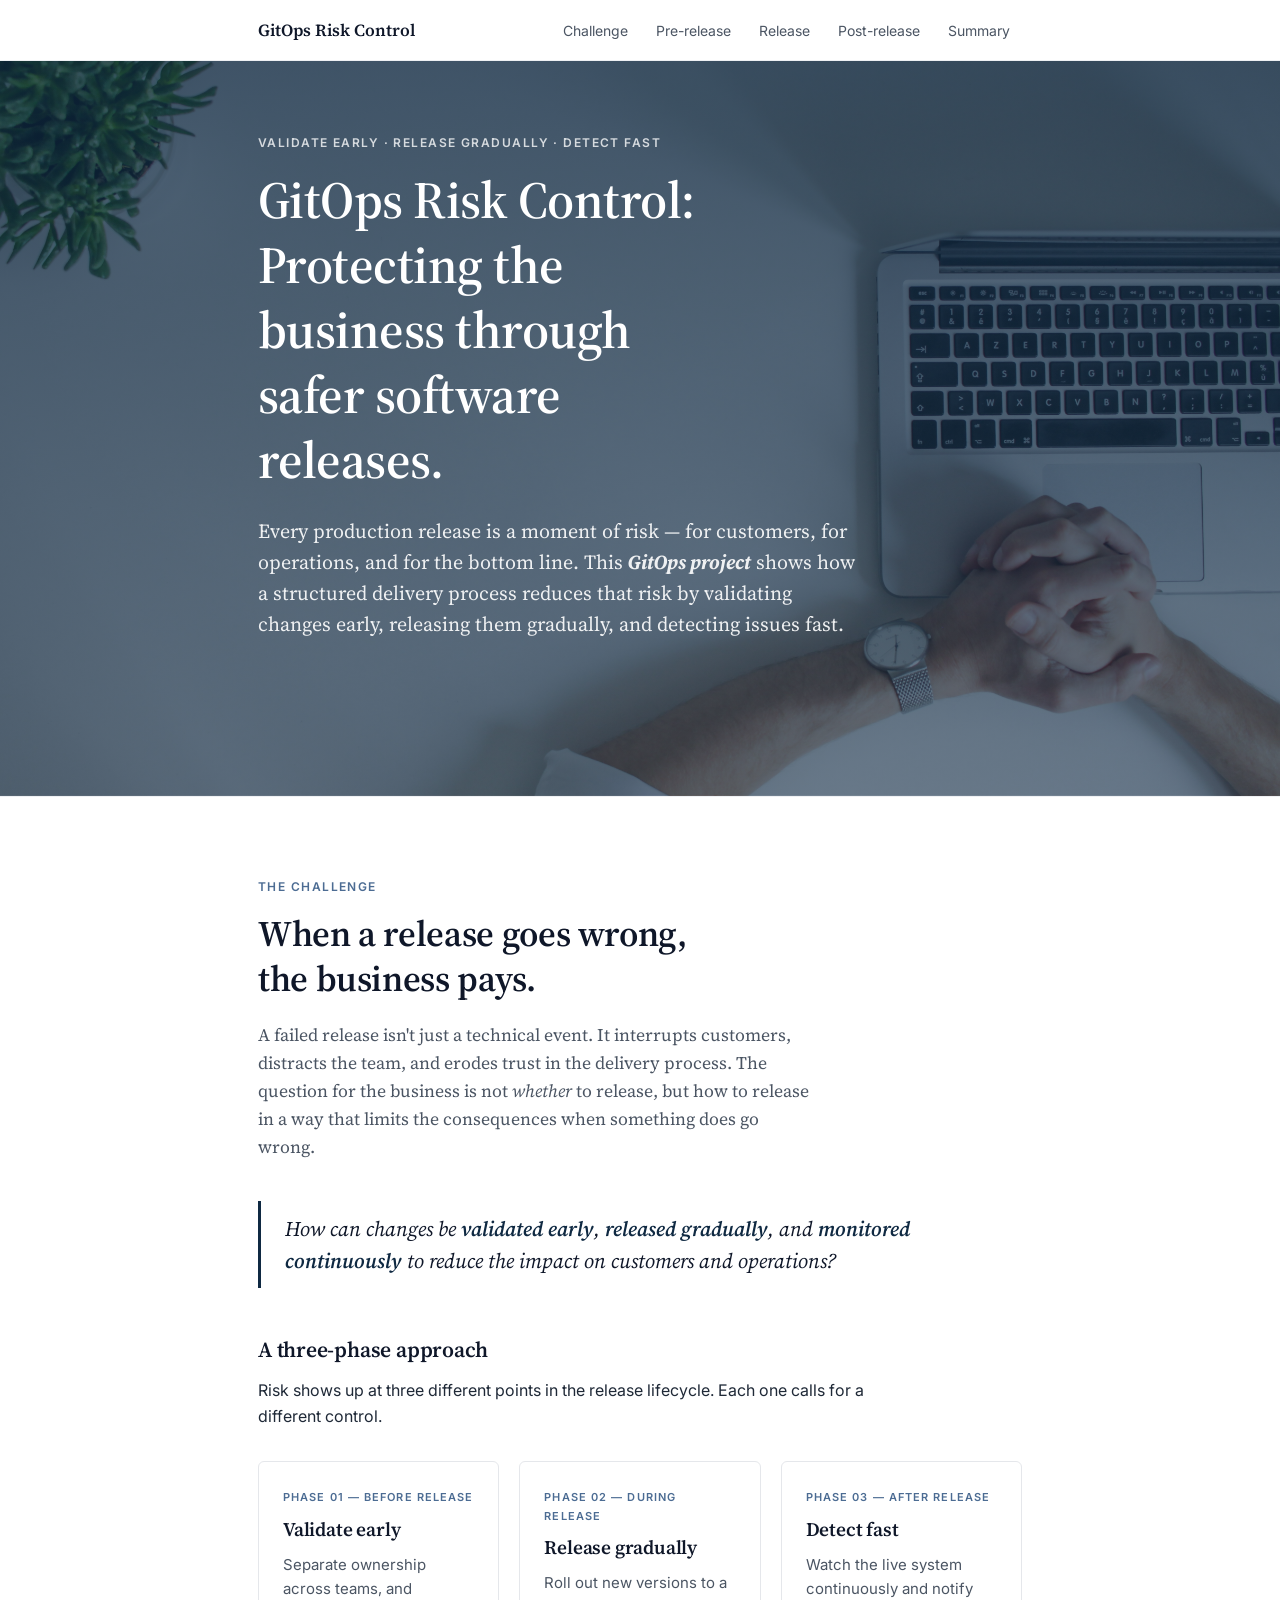
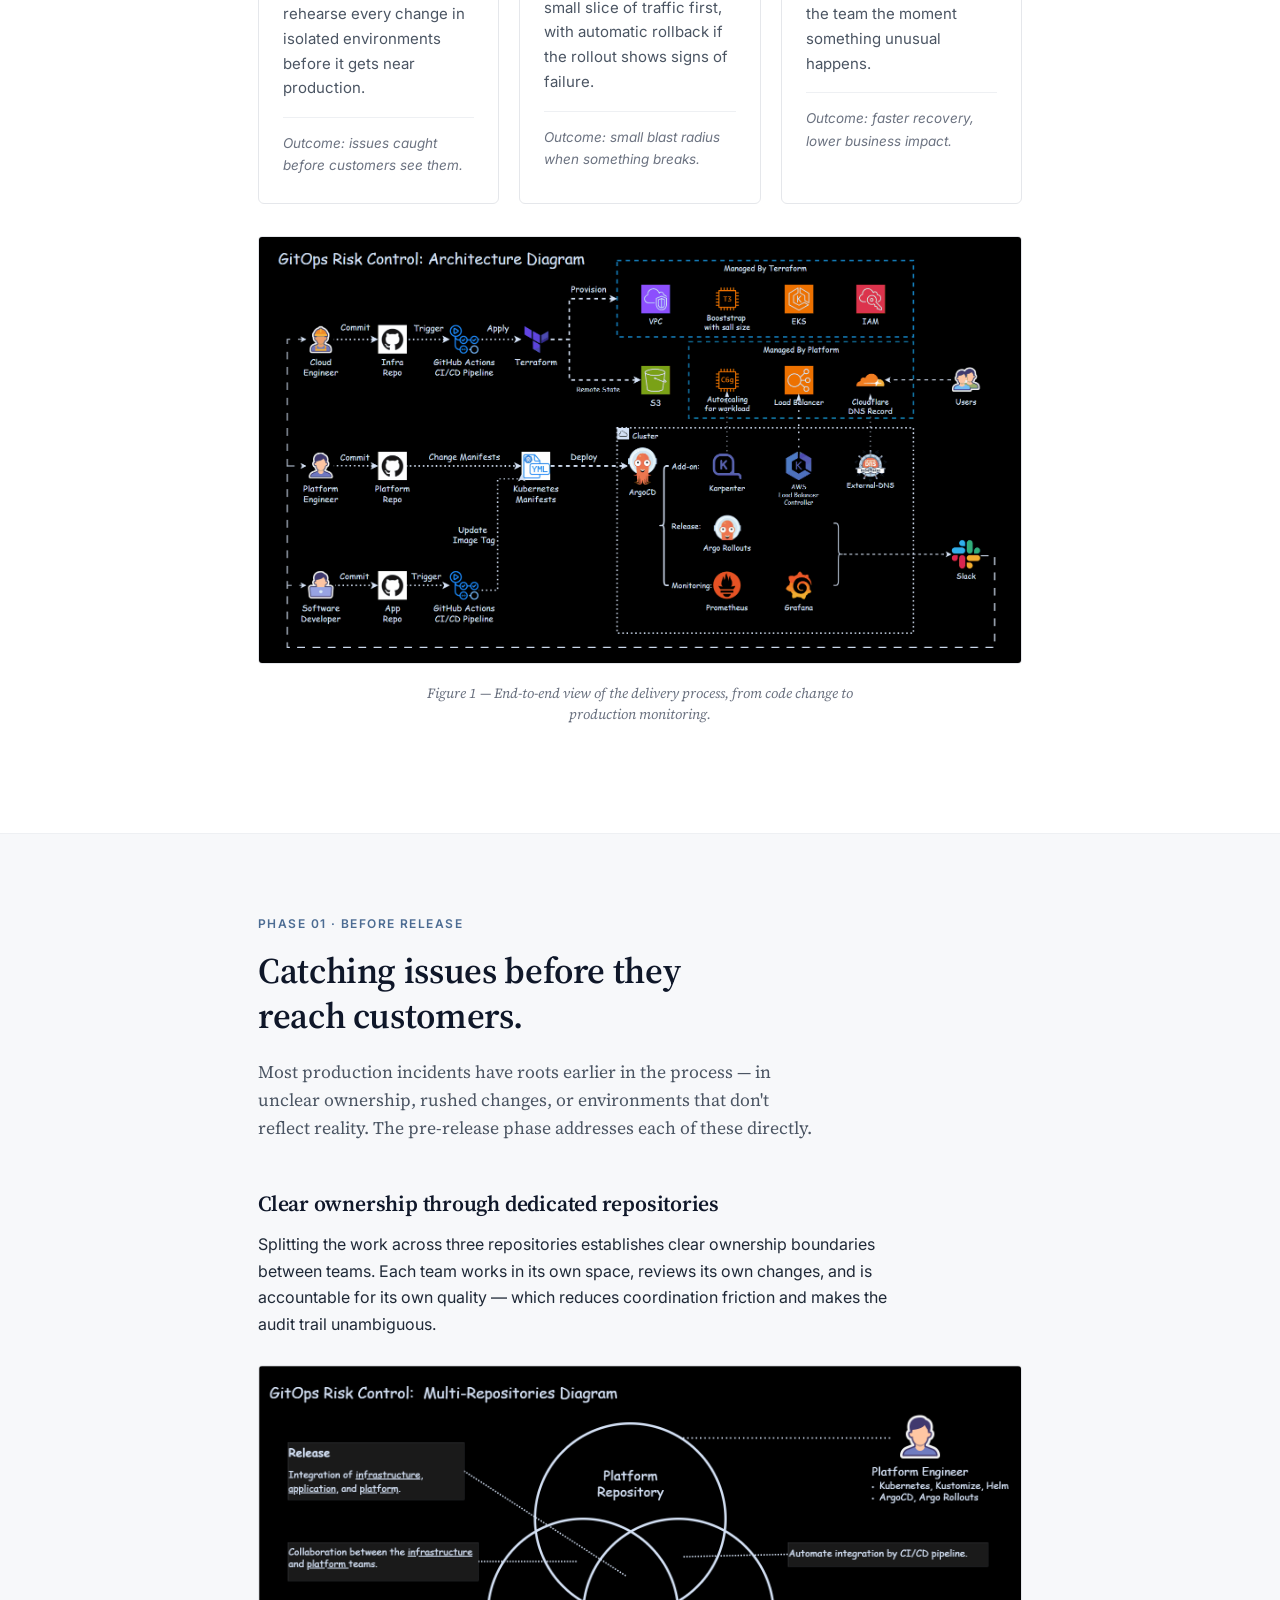
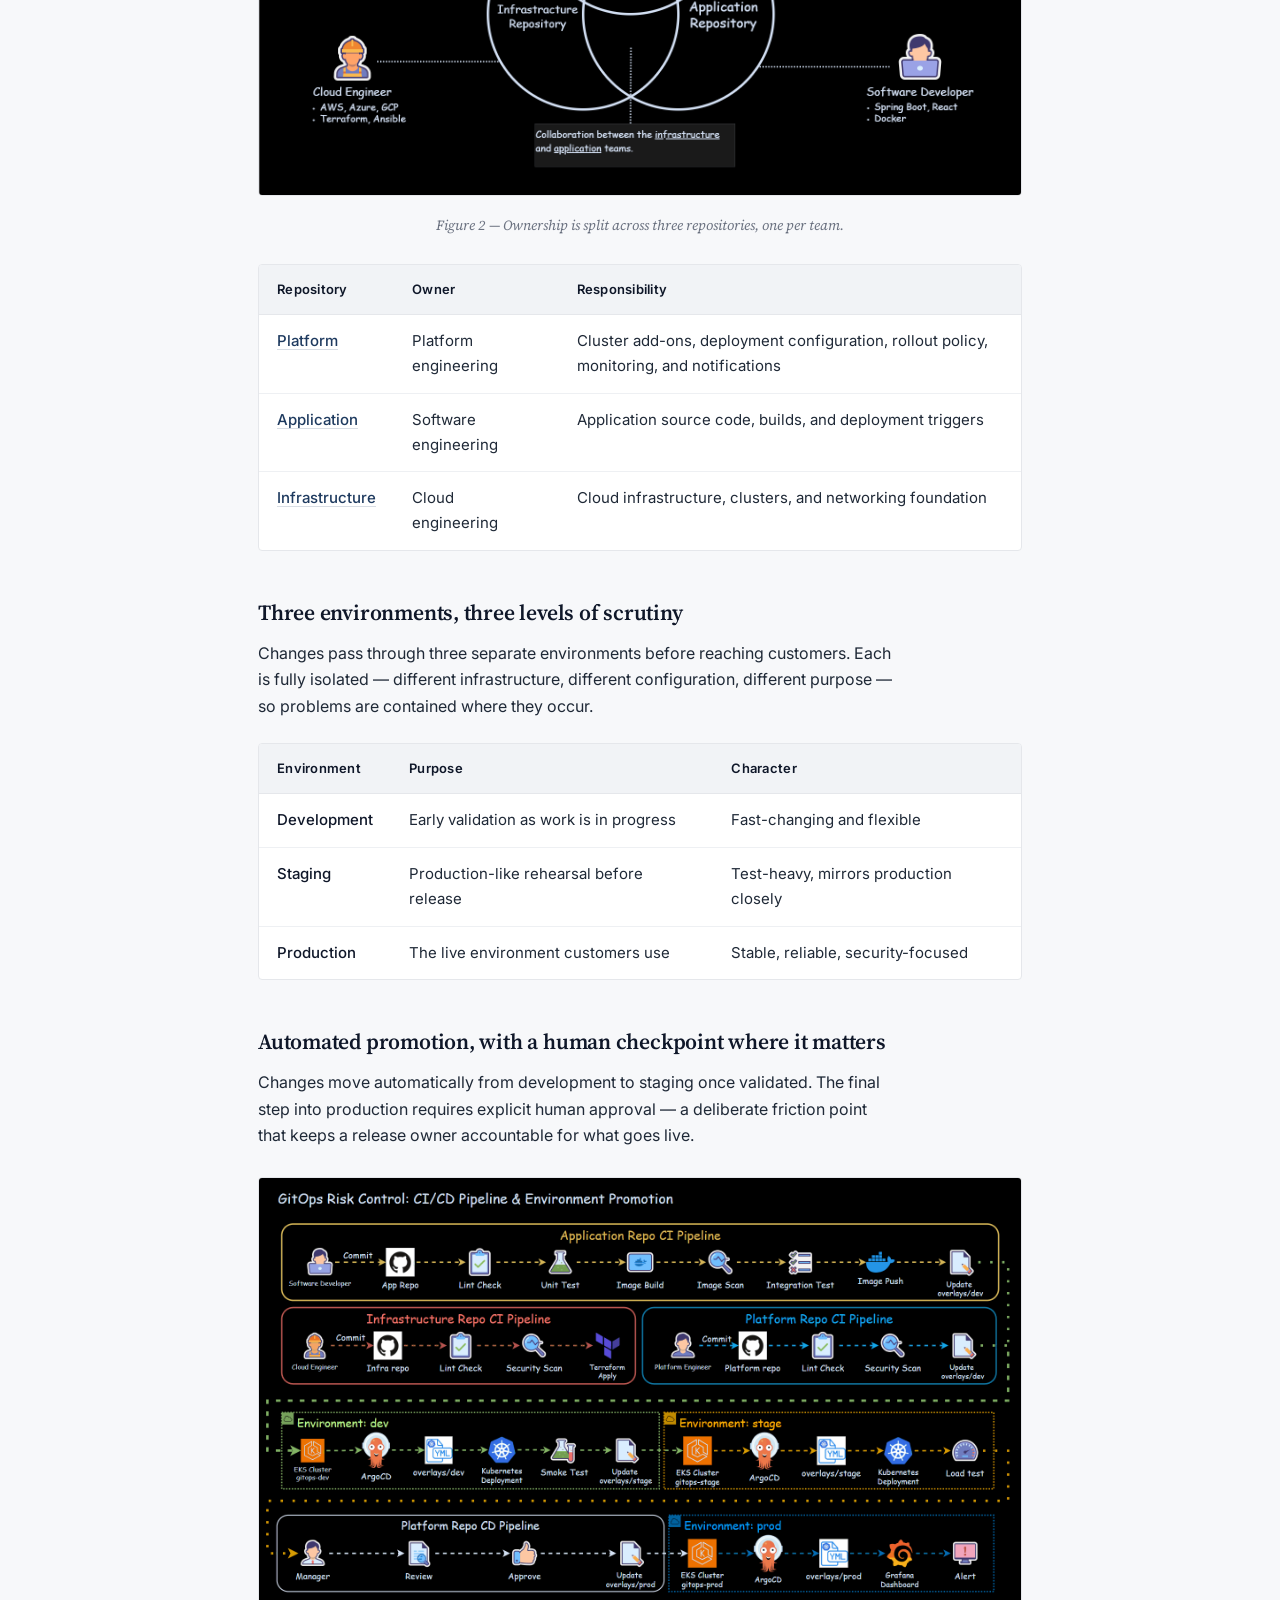
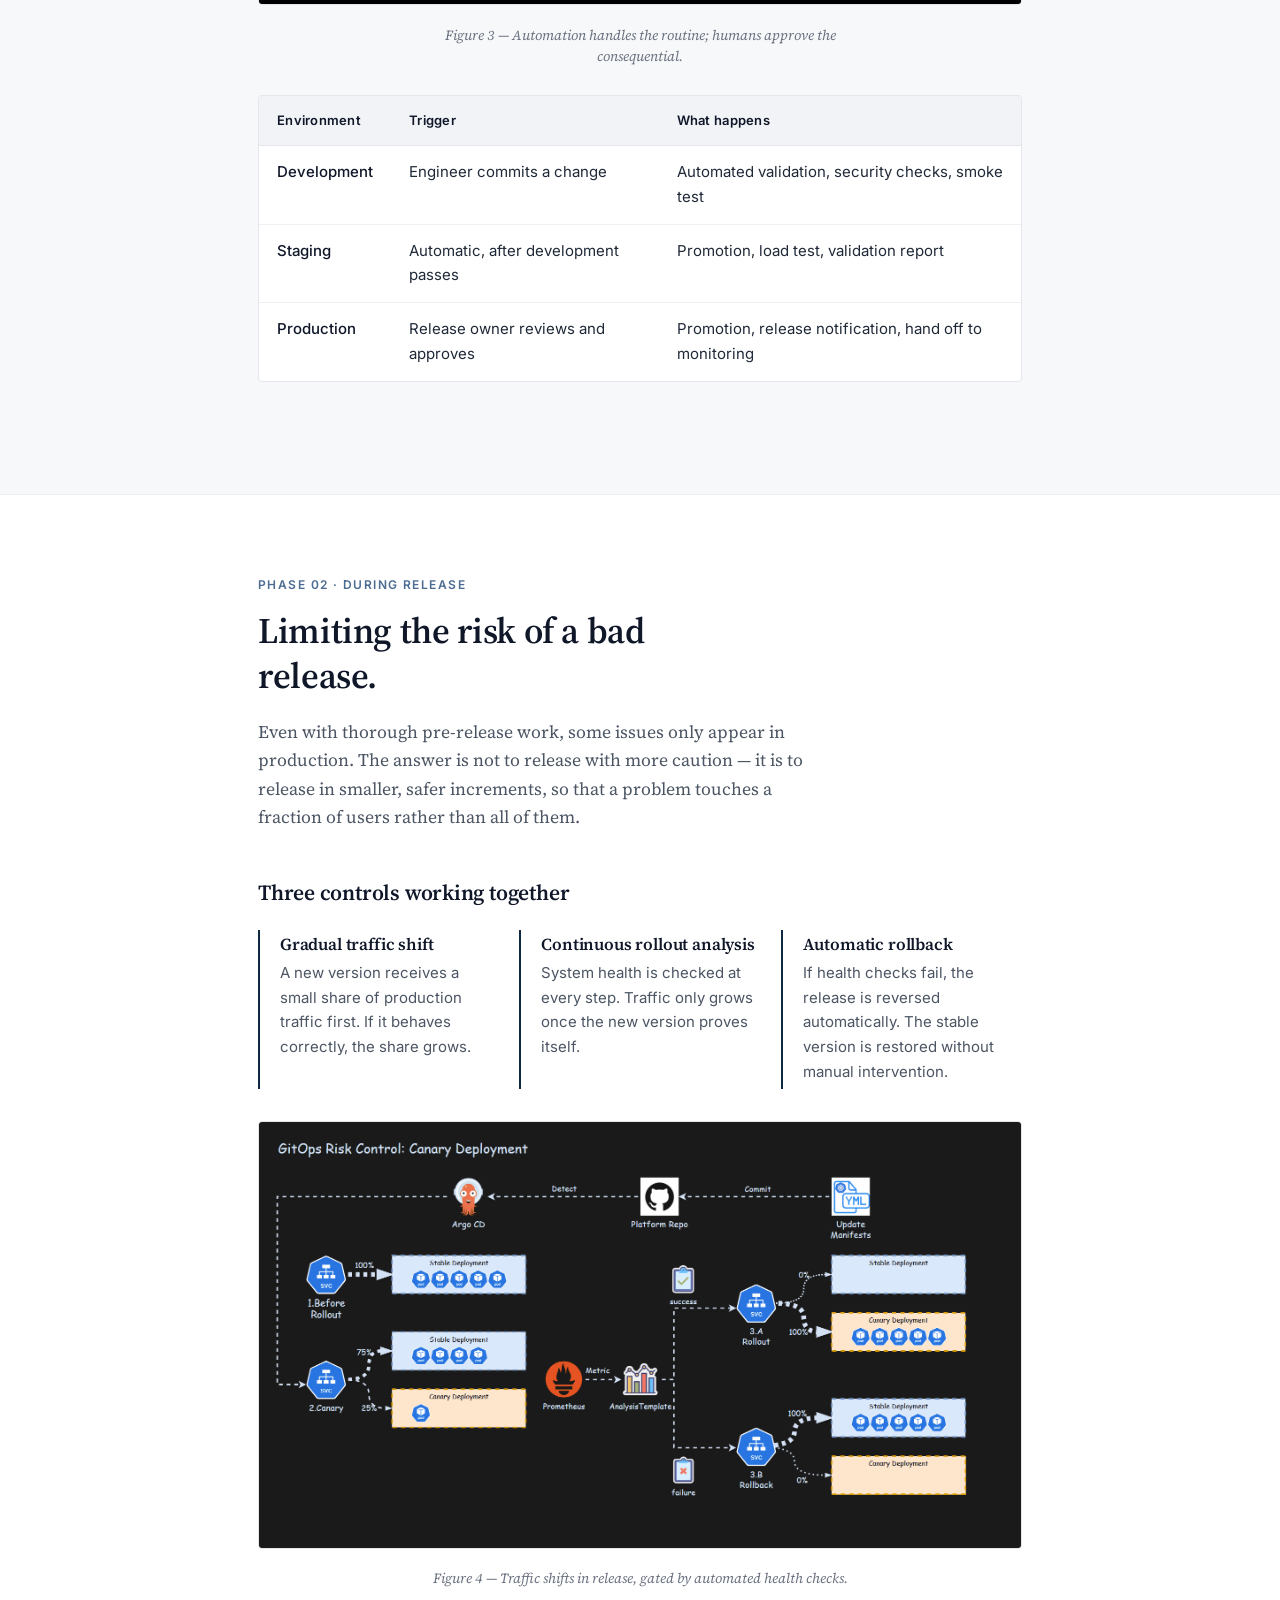
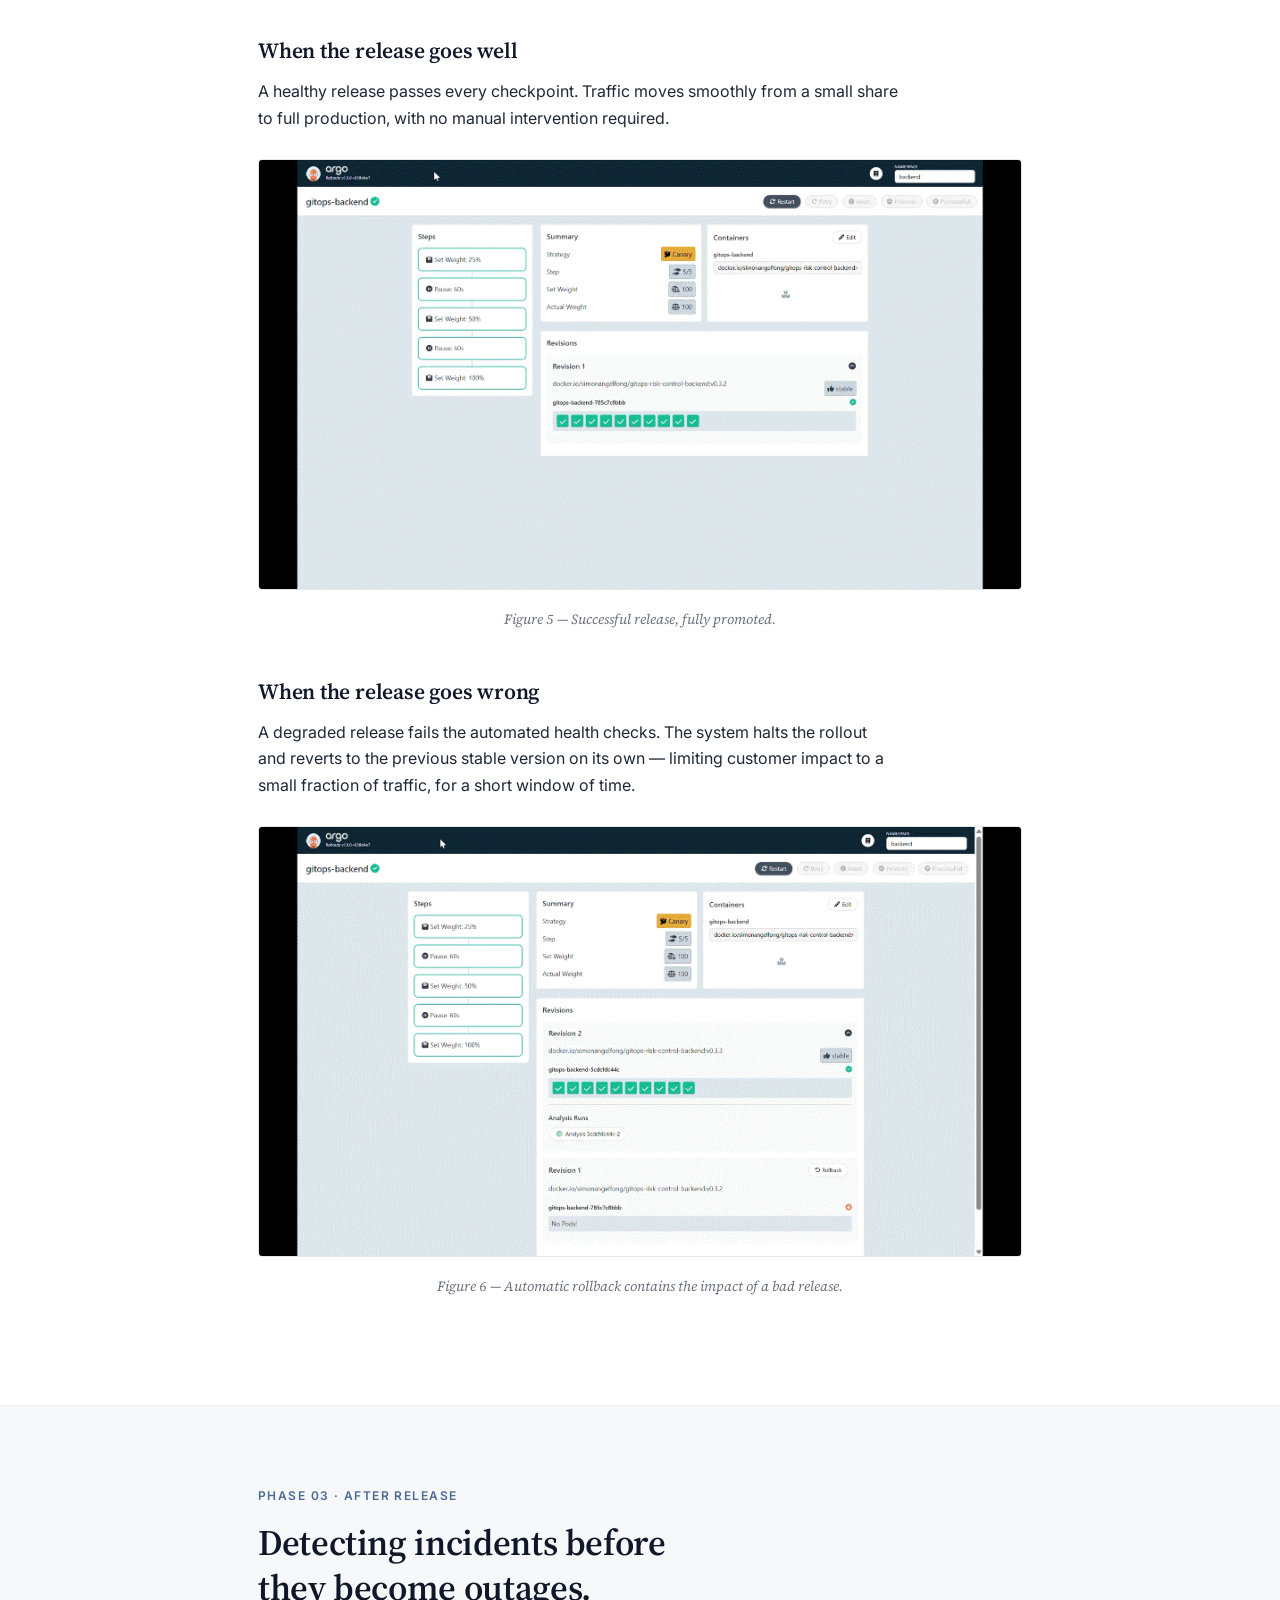
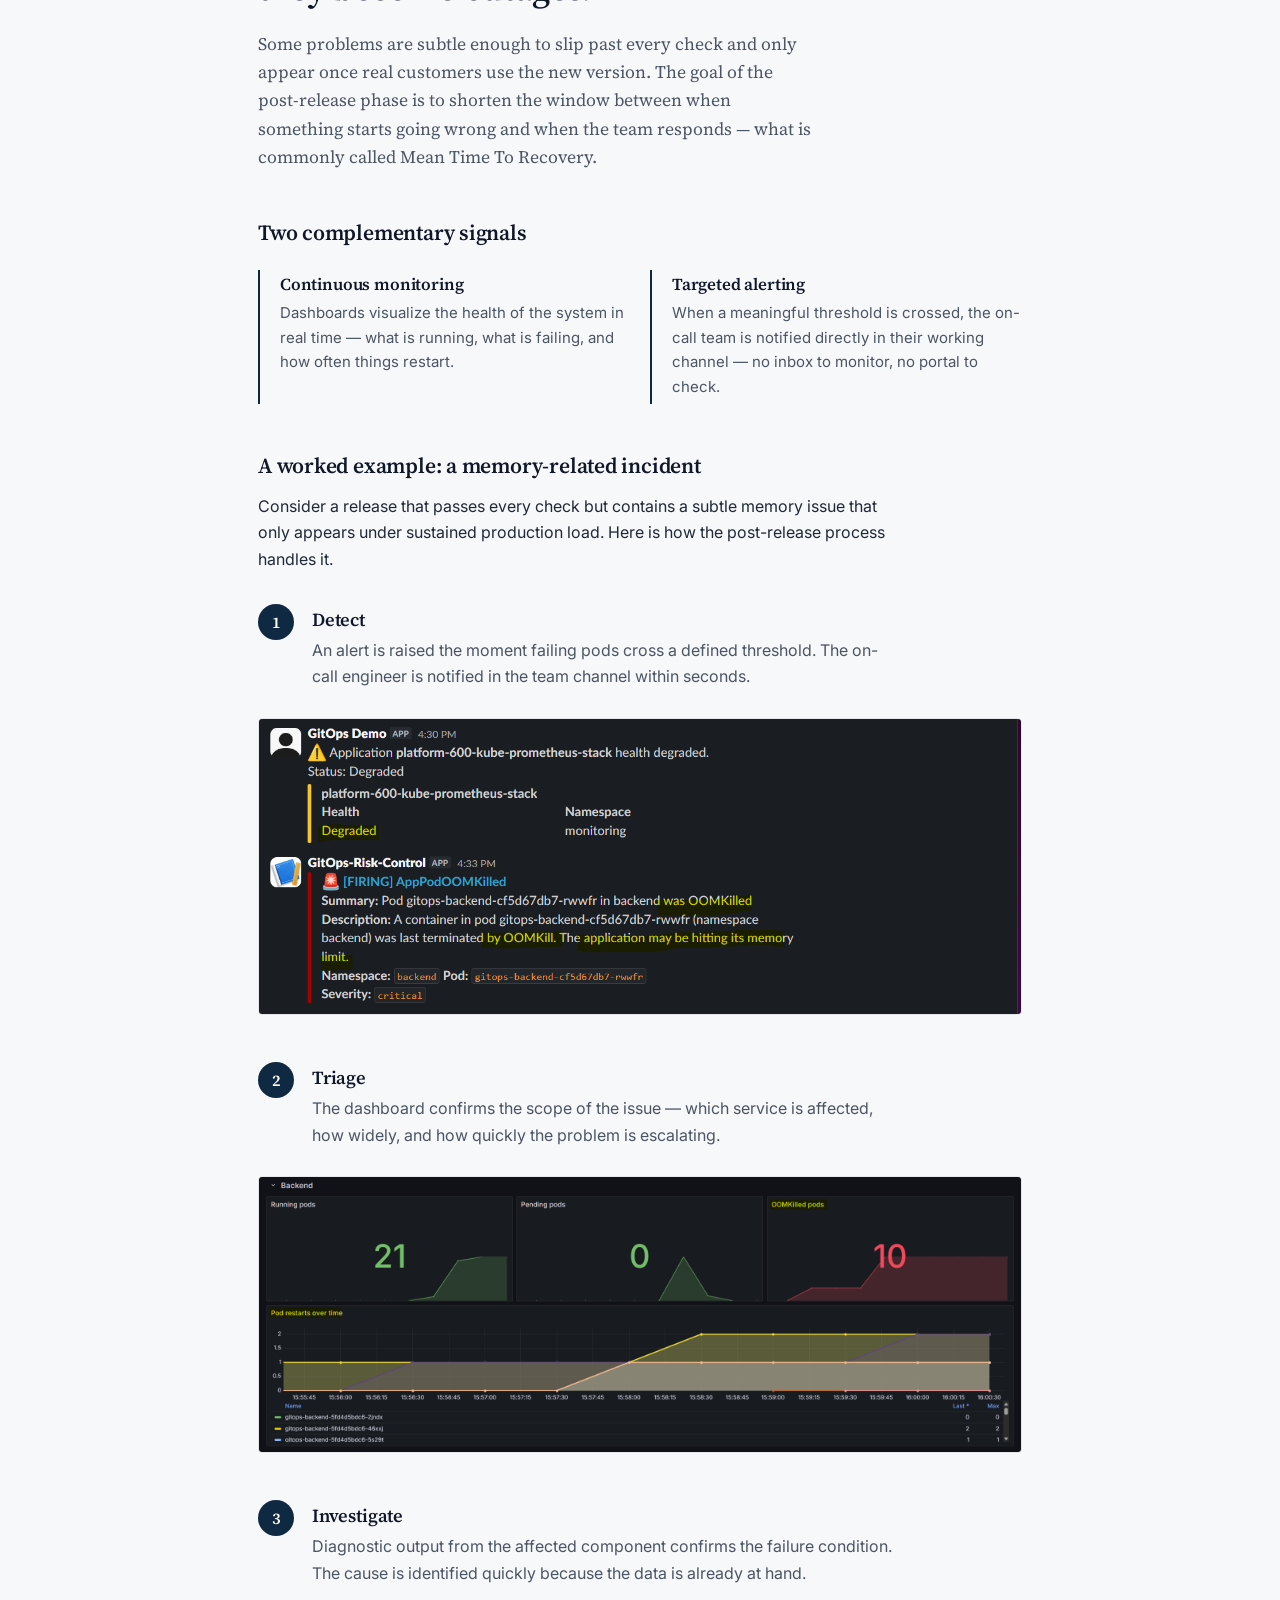
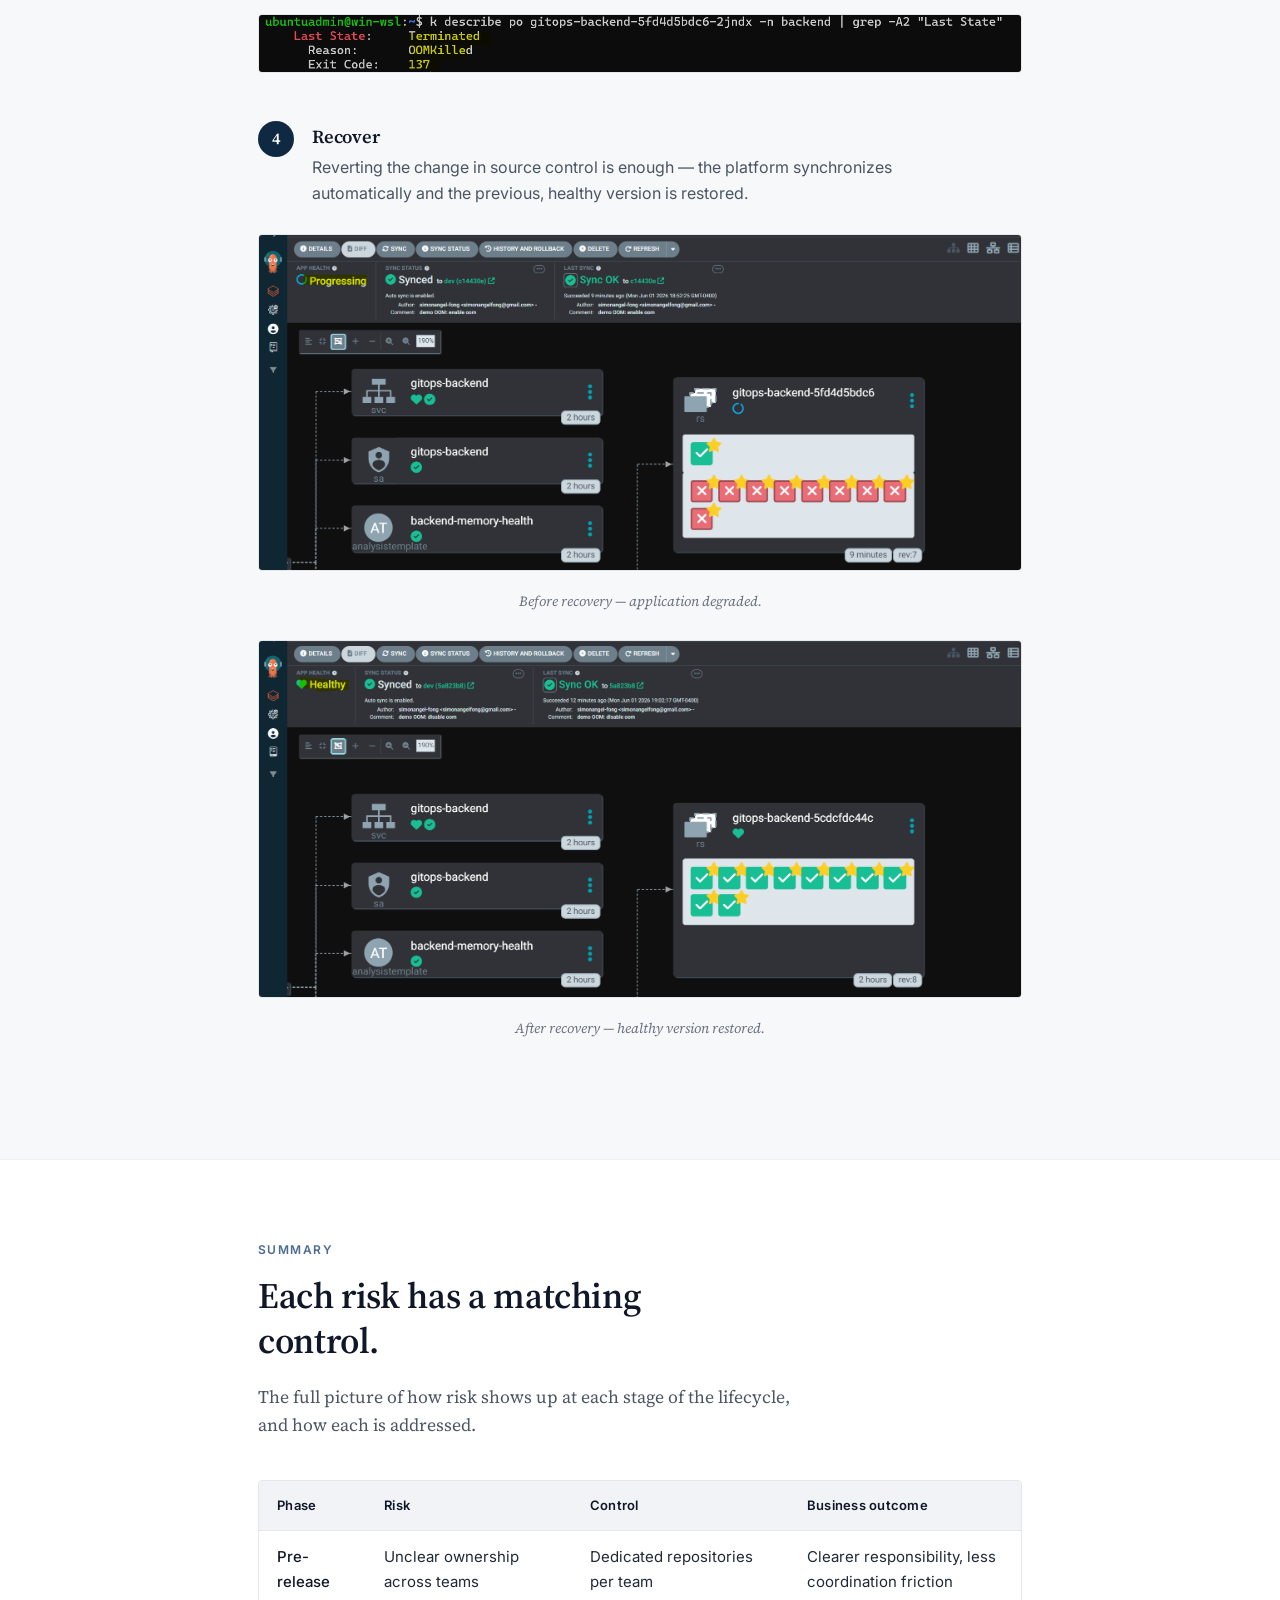
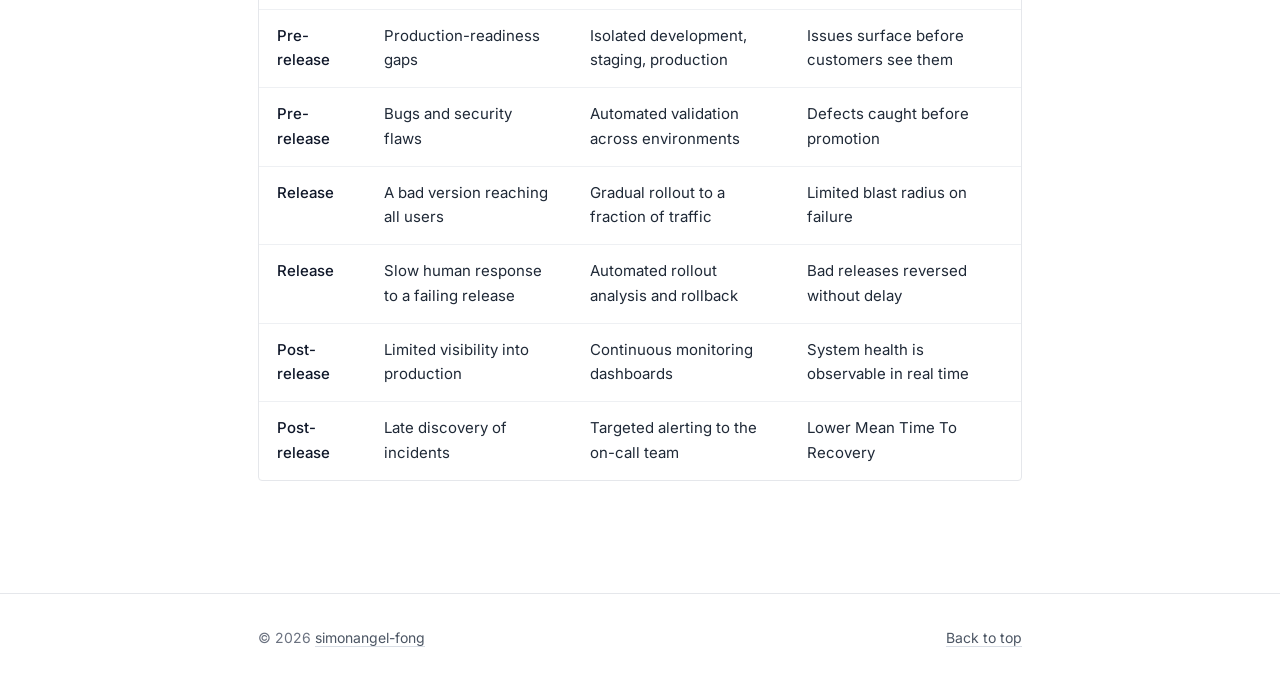
==== web/html/index.html @ e8c37473 "web update: comment videos" ====
<!DOCTYPE html>
<html lang="en">

<head>
    <meta charset="UTF-8">
    <meta name="viewport" content="width=device-width, initial-scale=1.0">
    <meta name="description"
        content="GitOps Risk Control — A case study on reducing release risk and protecting business continuity across the software delivery lifecycle.">
    <title>GitOps Risk Control — Validate Early. Release Gradually. Detect Fast.</title>
    <link rel="icon" type="image/x-icon" href="img/icon.png">
    <link rel="preconnect" href="https://fonts.googleapis.com">
    <link rel="preconnect" href="https://fonts.gstatic.com" crossorigin>
    <link
        href="https://fonts.googleapis.com/css2?family=Inter:wght@400;500;600;700&family=Source+Serif+4:wght@400;600&display=swap"
        rel="stylesheet">

    <link rel="stylesheet" href="css/style.css">
</head>

<body>

    <nav class="nav">
        <div class="nav-inner container">
            <a href="#top" class="nav-brand">GitOps Risk Control</a>
            <button class="nav-toggle" id="navToggle" aria-label="toggle menu">≡</button>
            <ul class="nav-links" id="navLinks">
                <li><a href="#challenge">Challenge</a></li>
                <li><a href="#pre-release">Pre-release</a></li>
                <li><a href="#release">Release</a></li>
                <li><a href="#post-release">Post-release</a></li>
                <li><a href="#summary">Summary</a></li>
            </ul>
        </div>
    </nav>

    <main id="top">

        <!-- HERO -->
        <header class="hero">
            <div class="container">
                <div class="eyebrow">Validate Early · Release Gradually · Detect Fast</div>
                <h1>GitOps Risk Control: Protecting the business through safer software releases.</h1>
                <p class="lede">
                    Every production release is a moment of risk — for customers, for operations, and for the bottom
                    line.
                    This <b><em>GitOps project</em></b> shows how a structured delivery process reduces that risk by
                    validating
                    changes early, releasing them gradually, and detecting issues fast.
                </p>

                <!-- <div class="hero-buttons">
                    <a href="#challenge" class="btn btn-primary">Project Video</a>
                    <a href="https://github.com/simonangel-fong/Project_GitOps_Risk_Control_Platform_Repo.git"
                        target="_blank" rel="noopener" class="btn">View source</a>
                </div> -->
            </div>
        </header>

        <!-- CHALLENGE -->
        <section id="challenge">
            <div class="container">
                <div class="eyebrow">The challenge</div>
                <h2 class="section-title">When a release goes wrong, the business pays.</h2>
                <p class="lede-sm">
                    A failed release isn't just a technical event. It interrupts customers, distracts the team,
                    and erodes trust in the delivery process. The question for the business is not
                    <em>whether</em> to release, but how to release in a way that limits the consequences when
                    something does go wrong.
                </p>

                <div class="pull-quote">
                    How can changes be <em>validated early</em>, <em>released gradually</em>, and
                    <em>monitored continuously</em> to reduce the impact on customers and operations?
                </div>

                <h3 class="sub-title">A three-phase approach</h3>
                <p>
                    Risk shows up at three different points in the release lifecycle. Each one calls for
                    a different control.
                </p>

                <div class="phases">
                    <div class="phase">
                        <div class="phase-label">Phase 01 — Before release</div>
                        <h3>Validate early</h3>
                        <p>
                            Separate ownership across teams, and rehearse every change in isolated
                            environments before it gets near production.
                        </p>
                        <div class="phase-goal">Outcome: issues caught before customers see them.</div>
                    </div>
                    <div class="phase">
                        <div class="phase-label">Phase 02 — During release</div>
                        <h3>Release gradually</h3>
                        <p>
                            Roll out new versions to a small slice of traffic first, with automatic
                            rollback if the rollout shows signs of failure.
                        </p>
                        <div class="phase-goal">Outcome: small blast radius when something breaks.</div>
                    </div>
                    <div class="phase">
                        <div class="phase-label">Phase 03 — After release</div>
                        <h3>Detect fast</h3>
                        <p>
                            Watch the live system continuously and notify the team the moment something
                            unusual happens.
                        </p>
                        <div class="phase-goal">Outcome: faster recovery, lower business impact.</div>
                    </div>
                </div>

                <figure class="figure">
                    <img src="img/architecture.gif" alt="End-to-end delivery architecture">
                    <figcaption>Figure 1 — End-to-end view of the delivery process, from code change to production
                        monitoring.</figcaption>
                </figure>
            </div>
        </section>

        <!-- PRE-RELEASE -->
        <section id="pre-release" class="alt">
            <div class="container">
                <div class="eyebrow">Phase 01 · Before release</div>
                <h2 class="section-title">Catching issues before they reach customers.</h2>
                <p class="lede-sm">
                    Most production incidents have roots earlier in the process — in unclear ownership,
                    rushed changes, or environments that don't reflect reality. The pre-release phase
                    addresses each of these directly.
                </p>

                <h3 class="sub-title">Clear ownership through dedicated repositories</h3>
                <p>
                    Splitting the work across three repositories establishes clear ownership boundaries
                    between teams. Each team works in its own space, reviews its own changes, and is
                    accountable for its own quality — which reduces coordination friction and makes the
                    audit trail unambiguous.
                </p>

                <figure class="figure">
                    <img src="img/multi-repo.png"
                        alt="Three-repository structure showing application, infrastructure, and platform separation">
                    <figcaption>Figure 2 — Ownership is split across three repositories, one per team.</figcaption>
                </figure>

                <div class="table-wrap">
                    <table>
                        <thead>
                            <tr>
                                <th>Repository</th>
                                <th>Owner</th>
                                <th>Responsibility</th>
                            </tr>
                        </thead>
                        <tbody>
                            <tr>
                                <td><a href="https://github.com/simonangel-fong/Project_GitOps_Risk_Control_Platform_Repo.git"
                                        target="_blank" rel="noopener">Platform</a></td>
                                <td>Platform engineering</td>
                                <td>Cluster add-ons, deployment configuration, rollout policy, monitoring, and
                                    notifications</td>
                            </tr>
                            <tr>
                                <td><a href="https://github.com/simonangel-fong/Project_GitOps_Risk_Control_App_Repo.git"
                                        target="_blank" rel="noopener">Application</a></td>
                                <td>Software engineering</td>
                                <td>Application source code, builds, and deployment triggers</td>
                            </tr>
                            <tr>
                                <td><a href="https://github.com/simonangel-fong/Project_GitOps_Risk_Control_Infra_Repo.git"
                                        target="_blank" rel="noopener">Infrastructure</a></td>
                                <td>Cloud engineering</td>
                                <td>Cloud infrastructure, clusters, and networking foundation</td>
                            </tr>
                        </tbody>
                    </table>
                </div>

                <h3 class="sub-title">Three environments, three levels of scrutiny</h3>
                <p>
                    Changes pass through three separate environments before reaching customers. Each is
                    fully isolated — different infrastructure, different configuration, different
                    purpose — so problems are contained where they occur.
                </p>

                <div class="table-wrap">
                    <table>
                        <thead>
                            <tr>
                                <th>Environment</th>
                                <th>Purpose</th>
                                <th>Character</th>
                            </tr>
                        </thead>
                        <tbody>
                            <tr>
                                <td>Development</td>
                                <td>Early validation as work is in progress</td>
                                <td>Fast-changing and flexible</td>
                            </tr>
                            <tr>
                                <td>Staging</td>
                                <td>Production-like rehearsal before release</td>
                                <td>Test-heavy, mirrors production closely</td>
                            </tr>
                            <tr>
                                <td>Production</td>
                                <td>The live environment customers use</td>
                                <td>Stable, reliable, security-focused</td>
                            </tr>
                        </tbody>
                    </table>
                </div>

                <h3 class="sub-title">Automated promotion, with a human checkpoint where it matters</h3>
                <p>
                    Changes move automatically from development to staging once validated. The final
                    step into production requires explicit human approval — a deliberate friction
                    point that keeps a release owner accountable for what goes live.
                </p>

                <figure class="figure">
                    <img src="img/cicd_pipeline_diagram.gif"
                        alt="Promotion pipeline from development to staging to production">
                    <figcaption>Figure 3 — Automation handles the routine; humans approve the consequential.
                    </figcaption>
                </figure>

                <div class="table-wrap">
                    <table>
                        <thead>
                            <tr>
                                <th>Environment</th>
                                <th>Trigger</th>
                                <th>What happens</th>
                            </tr>
                        </thead>
                        <tbody>
                            <tr>
                                <td>Development</td>
                                <td>Engineer commits a change</td>
                                <td>Automated validation, security checks, smoke test</td>
                            </tr>
                            <tr>
                                <td>Staging</td>
                                <td>Automatic, after development passes</td>
                                <td>Promotion, load test, validation report</td>
                            </tr>
                            <tr>
                                <td>Production</td>
                                <td>Release owner reviews and approves</td>
                                <td>Promotion, release notification, hand off to monitoring</td>
                            </tr>
                        </tbody>
                    </table>
                </div>

                <!-- <div class="video-wrap">
                    <video muted controls preload="metadata">
                        <source src="./video/pipeline-demo.mp4" type="video/mp4">
                    </video>
                    <div class="video-placeholder">
                        <div class="play">▶</div>
                        <div>Pipeline walkthrough</div>
                    </div>
                </div> -->
            </div>
        </section>

        <!-- RELEASE -->
        <section id="release">
            <div class="container">
                <div class="eyebrow">Phase 02 · During release</div>
                <h2 class="section-title">Limiting the risk of a bad release.</h2>
                <p class="lede-sm">
                    Even with thorough pre-release work, some issues only appear in production. The
                    answer is not to release with more caution — it is to release in smaller, safer
                    increments, so that a problem touches a fraction of users rather than all of them.
                </p>

                <h3 class="sub-title">Three controls working together</h3>
                <div class="strategies">
                    <div class="strategy">
                        <h4>Gradual traffic shift</h4>
                        <p>A new version receives a small share of production traffic first. If it behaves correctly,
                            the share grows.</p>
                    </div>
                    <div class="strategy">
                        <h4>Continuous rollout analysis</h4>
                        <p>System health is checked at every step. Traffic only grows once the new version proves
                            itself.</p>
                    </div>
                    <div class="strategy">
                        <h4>Automatic rollback</h4>
                        <p>If health checks fail, the release is reversed automatically. The stable version is restored
                            without manual intervention.</p>
                    </div>
                </div>

                <figure class="figure">
                    <img src="img/canary_deploy.gif"
                        alt="Gradual rollout from small share of traffic to full production">
                    <figcaption>Figure 4 — Traffic shifts in release, gated by automated health checks.</figcaption>
                </figure>

                <h3 class="sub-title">When the release goes well</h3>
                <p>
                    A healthy release passes every checkpoint. Traffic moves smoothly from a small
                    share to full production, with no manual intervention required.
                </p>
                <figure class="figure">
                    <img src="img/canary_happy_path.gif" alt="A successful gradual rollout">
                    <figcaption>Figure 5 — Successful release, fully promoted.</figcaption>
                </figure>

                <h3 class="sub-title">When the release goes wrong</h3>
                <p>
                    A degraded release fails the automated health checks. The system halts the rollout
                    and reverts to the previous stable version on its own — limiting customer impact
                    to a small fraction of traffic, for a short window of time.
                </p>
                <figure class="figure">
                    <img src="img/canary_failure_rollback.gif" alt="A failed release rolling back automatically">
                    <figcaption>Figure 6 — Automatic rollback contains the impact of a bad release.</figcaption>
                </figure>
            </div>
        </section>

        <!-- POST-RELEASE -->
        <section id="post-release" class="alt">
            <div class="container">
                <div class="eyebrow">Phase 03 · After release</div>
                <h2 class="section-title">Detecting incidents before they become outages.</h2>
                <p class="lede-sm">
                    Some problems are subtle enough to slip past every check and only appear once real
                    customers use the new version. The goal of the post-release phase is to shorten the
                    window between when something starts going wrong and when the team responds — what
                    is commonly called Mean Time To Recovery.
                </p>

                <h3 class="sub-title">Two complementary signals</h3>
                <div class="strategies">
                    <div class="strategy">
                        <h4>Continuous monitoring</h4>
                        <p>Dashboards visualize the health of the system in real time — what is running, what is
                            failing, and how often things restart.</p>
                    </div>
                    <div class="strategy">
                        <h4>Targeted alerting</h4>
                        <p>When a meaningful threshold is crossed, the on-call team is notified directly in their
                            working channel — no inbox to monitor, no portal to check.</p>
                    </div>
                </div>

                <h3 class="sub-title">A worked example: a memory-related incident</h3>
                <p>
                    Consider a release that passes every check but contains a subtle memory issue that
                    only appears under sustained production load. Here is how the post-release process
                    handles it.
                </p>

                <ol class="steps">
                    <li>
                        <div class="step-head">
                            <span class="step-num">1</span>
                            <div>
                                <h4>Detect</h4>
                                <p>An alert is raised the moment failing pods cross a defined threshold. The on-call
                                    engineer is notified in the team channel within seconds.</p>
                            </div>
                        </div>
                        <figure class="figure">
                            <img src="img/oom_demo_slack_alert.png" alt="Alert in the team chat channel">
                        </figure>
                    </li>
                    <li>
                        <div class="step-head">
                            <span class="step-num">2</span>
                            <div>
                                <h4>Triage</h4>
                                <p>The dashboard confirms the scope of the issue — which service is affected, how
                                    widely, and how quickly the problem is escalating.</p>
                            </div>
                        </div>
                        <figure class="figure">
                            <img src="img/oom_demo_grafana_dashboard.png"
                                alt="Monitoring dashboard showing affected service">
                        </figure>
                    </li>
                    <li>
                        <div class="step-head">
                            <span class="step-num">3</span>
                            <div>
                                <h4>Investigate</h4>
                                <p>Diagnostic output from the affected component confirms the failure condition. The
                                    cause is identified quickly because the data is already at hand.</p>
                            </div>
                        </div>
                        <figure class="figure">
                            <img src="img/oom_demo_describe.png" alt="Diagnostic detail of the affected component">
                        </figure>
                    </li>
                    <li>
                        <div class="step-head">
                            <span class="step-num">4</span>
                            <div>
                                <h4>Recover</h4>
                                <p>Reverting the change in source control is enough — the platform synchronizes
                                    automatically and the previous, healthy version is restored.</p>
                            </div>
                        </div>
                        <figure class="figure">
                            <img src="img/oom_demo_rollback_unhealthy.png"
                                alt="Application in unhealthy state before recovery">
                            <figcaption>Before recovery — application degraded.</figcaption>
                        </figure>
                        <figure class="figure">
                            <img src="img/oom_demo_rollback_healthy.png" alt="Application restored to healthy state">
                            <figcaption>After recovery — healthy version restored.</figcaption>
                        </figure>
                    </li>
                </ol>

                <!-- <div class="video-wrap">
                    <video muted controls preload="metadata">
                        <source src="./video/oom-demo.mp4" type="video/mp4">
                    </video>
                    <div class="video-placeholder">
                        <div class="play">▶</div>
                        <div>Incident response walkthrough</div>
                    </div>
                </div> -->
            </div>
        </section>

        <!-- SUMMARY -->
        <section id="summary">
            <div class="container">
                <div class="eyebrow">Summary</div>
                <h2 class="section-title">Each risk has a matching control.</h2>
                <p class="lede-sm">
                    The full picture of how risk shows up at each stage of the lifecycle, and how each
                    is addressed.
                </p>

                <div class="table-wrap">
                    <table>
                        <thead>
                            <tr>
                                <th>Phase</th>
                                <th>Risk</th>
                                <th>Control</th>
                                <th>Business outcome</th>
                            </tr>
                        </thead>
                        <tbody>
                            <tr>
                                <td>Pre-release</td>
                                <td>Unclear ownership across teams</td>
                                <td>Dedicated repositories per team</td>
                                <td>Clearer responsibility, less coordination friction</td>
                            </tr>
                            <tr>
                                <td>Pre-release</td>
                                <td>Production-readiness gaps</td>
                                <td>Isolated development, staging, production</td>
                                <td>Issues surface before customers see them</td>
                            </tr>
                            <tr>
                                <td>Pre-release</td>
                                <td>Bugs and security flaws</td>
                                <td>Automated validation across environments</td>
                                <td>Defects caught before promotion</td>
                            </tr>
                            <tr>
                                <td>Release</td>
                                <td>A bad version reaching all users</td>
                                <td>Gradual rollout to a fraction of traffic</td>
                                <td>Limited blast radius on failure</td>
                            </tr>
                            <tr>
                                <td>Release</td>
                                <td>Slow human response to a failing release</td>
                                <td>Automated rollout analysis and rollback</td>
                                <td>Bad releases reversed without delay</td>
                            </tr>
                            <tr>
                                <td>Post-release</td>
                                <td>Limited visibility into production</td>
                                <td>Continuous monitoring dashboards</td>
                                <td>System health is observable in real time</td>
                            </tr>
                            <tr>
                                <td>Post-release</td>
                                <td>Late discovery of incidents</td>
                                <td>Targeted alerting to the on-call team</td>
                                <td>Lower Mean Time To Recovery</td>
                            </tr>
                        </tbody>
                    </table>
                </div>
            </div>
        </section>
    </main>

    <footer>
        <div class="container footer-inner">
            <div>© 2026 <a href="https://github.com/simonangel-fong" target="_blank" rel="noopener">simonangel-fong</a>
            </div>
            <div><a href="#top">Back to top</a></div>
        </div>
    </footer>

    <script src="js/main.js"></script>
</body>

</html>
---- web/html/css/style.css ----
/* GitOps Risk Control — business case study */

:root {
  --bg:           #ffffff;
  --bg-alt:       #f7f8fa;
  --bg-soft:      #f1f3f6;

  --border:       #e5e7eb;
  --border-soft:  #eef0f3;

  --ink:          #0f1729;
  --text:         #1f2937;
  --text-dim:     #4b5563;
  --text-muted:   #6b7280;

  --navy:         #0f2942;
  --navy-2:       #1e3a5f;
  --accent:       #4c6c93;
  --accent-soft:  #eef2f7;

  --rule:         #d8dde4;

  --serif: 'Source Serif 4', 'Iowan Old Style', Georgia, 'Times New Roman', serif;
  --sans:  'Inter', system-ui, -apple-system, 'Segoe UI', Roboto, sans-serif;
}

* { box-sizing: border-box; }

html { scroll-behavior: smooth; }

body {
  margin: 0;
  background: var(--bg);
  color: var(--text);
  font-family: var(--sans);
  font-size: 16px;
  line-height: 1.65;
  -webkit-font-smoothing: antialiased;
  text-rendering: optimizeLegibility;
}

a {
  color: var(--navy-2);
  text-decoration: underline;
  text-decoration-color: var(--rule);
  text-underline-offset: 3px;
  transition: text-decoration-color 0.15s, color 0.15s;
}
a:hover {
  color: var(--navy);
  text-decoration-color: var(--navy-2);
}

h1, h2, h3, h4 {
  font-family: var(--serif);
  font-weight: 600;
  color: var(--ink);
  letter-spacing: -0.01em;
  line-height: 1.25;
}

::selection { background: var(--navy); color: #fff; }

.container {
  max-width: 820px;
  margin: 0 auto;
  padding: 0 28px;
}

/* Eyebrow / labels */
.eyebrow {
  font-family: var(--sans);
  font-size: 12px;
  font-weight: 600;
  letter-spacing: 0.12em;
  text-transform: uppercase;
  color: var(--accent);
  margin-bottom: 14px;
}

/* Navigation */
.nav {
  position: sticky;
  top: 0;
  background: rgba(255, 255, 255, 0.92);
  backdrop-filter: blur(10px);
  -webkit-backdrop-filter: blur(10px);
  border-bottom: 1px solid var(--border-soft);
  z-index: 100;
}
.nav-inner {
  display: flex;
  align-items: center;
  justify-content: space-between;
  padding: 16px 28px;
}
.nav-brand {
  font-family: var(--serif);
  font-weight: 600;
  font-size: 17px;
  color: var(--ink);
  text-decoration: none;
}
.nav-brand:hover { color: var(--navy); text-decoration: none; }

.nav-links {
  display: flex;
  gap: 4px;
  list-style: none;
  margin: 0; padding: 0;
}
.nav-links a {
  padding: 6px 12px;
  font-size: 14px;
  color: var(--text-dim);
  text-decoration: none;
  border-radius: 4px;
}
.nav-links a:hover {
  color: var(--ink);
  background: var(--bg-soft);
  text-decoration: none;
}

.nav-toggle {
  display: none;
  background: none;
  border: 1px solid var(--border);
  color: var(--ink);
  padding: 4px 12px;
  font-size: 18px;
  cursor: pointer;
  border-radius: 4px;
  line-height: 1;
}

@media (max-width: 768px) {
  .nav-links { display: none; }
  .nav-links.open {
    display: flex;
    flex-direction: column;
    position: absolute;
    top: 100%; left: 0; right: 0;
    background: #fff;
    border-bottom: 1px solid var(--border);
    padding: 16px 28px;
    gap: 6px;
    box-shadow: 0 4px 20px rgba(15, 23, 42, 0.06);
  }
  .nav-toggle { display: block; }
}

/* Hero */
.hero {
  position: relative;
  padding: 72px 0 120px;
  background-image:
    linear-gradient(180deg, rgba(15, 41, 66, 0.78), rgba(15, 41, 66, 0.62)),
    url("../img/bg_hero.jpg");
  background-size: cover;
  background-position: center;
  background-repeat: no-repeat;
  color: #fff;
}
.hero .eyebrow {
  color: rgba(255, 255, 255, 0.78);
}
.hero h1 {
  font-size: clamp(2rem, 5vw, 3.25rem);
  margin: 0 0 24px;
  max-width: 18ch;
  color: #fff;
}
.hero .lede {
  color: rgba(255, 255, 255, 0.9);
}
.lede {
  font-family: var(--serif);
  font-size: clamp(1.05rem, 1.8vw, 1.25rem);
  color: var(--text-dim);
  margin: 0 0 36px;
  max-width: 60ch;
  line-height: 1.55;
}

.hero-buttons {
  display: flex;
  gap: 12px;
  flex-wrap: wrap;
}
.btn {
  font-family: var(--sans);
  font-size: 15px;
  font-weight: 500;
  padding: 11px 22px;
  border: 1px solid var(--rule);
  background: #fff;
  color: var(--ink);
  cursor: pointer;
  border-radius: 4px;
  text-decoration: none;
  transition: border-color 0.15s, background 0.15s, color 0.15s;
}
.btn:hover {
  border-color: var(--navy-2);
  background: #fff;
  color: var(--navy);
  text-decoration: none;
}
.btn-primary {
  background: var(--navy);
  color: #fff;
  border-color: var(--navy);
}
.btn-primary:hover {
  background: var(--navy-2);
  border-color: var(--navy-2);
  color: #fff;
}

/* Sections */
section {
  padding: 80px 0;
  border-top: 1px solid var(--border-soft);
}
section.alt {
  background: var(--bg-alt);
}

.section-title {
  font-size: clamp(1.7rem, 3vw, 2.25rem);
  margin: 0 0 20px;
  max-width: 24ch;
}

.lede-sm {
  font-family: var(--serif);
  font-size: 1.1rem;
  color: var(--text-dim);
  margin: 0 0 40px;
  max-width: 62ch;
  line-height: 1.6;
}

.sub-title {
  font-size: 1.35rem;
  margin: 48px 0 14px;
}

p {
  margin: 0 0 18px;
  color: var(--text);
  max-width: 64ch;
}

/* Pull quote */
.pull-quote {
  font-family: var(--serif);
  font-size: 1.3rem;
  font-style: italic;
  color: var(--ink);
  border-left: 3px solid var(--navy);
  padding: 12px 0 12px 24px;
  margin: 32px 0 48px;
  max-width: 60ch;
  line-height: 1.5;
}
.pull-quote em {
  font-style: italic;
  color: var(--navy);
  font-weight: 600;
}

/* Phases */
.phases {
  display: grid;
  grid-template-columns: repeat(auto-fit, minmax(220px, 1fr));
  gap: 20px;
  margin: 32px 0;
}
.phase {
  background: #fff;
  border: 1px solid var(--border);
  border-radius: 6px;
  padding: 26px 24px;
}
section.alt .phase {
  background: #fff;
}
.phase-label {
  font-family: var(--sans);
  font-size: 11px;
  font-weight: 600;
  letter-spacing: 0.1em;
  text-transform: uppercase;
  color: var(--accent);
  margin-bottom: 10px;
}
.phase h3 {
  font-size: 1.2rem;
  margin: 0 0 12px;
}
.phase p {
  color: var(--text-dim);
  font-size: 15px;
  margin: 0;
  max-width: none;
}
.phase-goal {
  margin-top: 16px;
  padding-top: 14px;
  border-top: 1px solid var(--border-soft);
  font-size: 13.5px;
  color: var(--text-muted);
  font-style: italic;
}

/* Strategies */
.strategies {
  display: grid;
  grid-template-columns: repeat(auto-fit, minmax(220px, 1fr));
  gap: 20px;
  margin: 24px 0 32px;
}
.strategy {
  border-left: 2px solid var(--navy);
  padding: 4px 0 4px 20px;
}
.strategy h4 {
  font-size: 1.05rem;
  margin: 0 0 6px;
}
.strategy p {
  color: var(--text-dim);
  font-size: 15px;
  margin: 0;
  max-width: none;
}

/* Figure */
.figure {
  margin: 28px 0;
  text-align: center;
}
.figure img {
  max-width: 100%;
  height: auto;
  border: 1px solid var(--border);
  border-radius: 4px;
  background: #fff;
}
.figure figcaption {
  margin-top: 12px;
  font-family: var(--serif);
  font-size: 14px;
  color: var(--text-muted);
  font-style: italic;
  max-width: 56ch;
  margin-left: auto;
  margin-right: auto;
  line-height: 1.5;
}

/* Tables */
.table-wrap {
  margin: 24px 0 32px;
  border: 1px solid var(--border);
  border-radius: 4px;
  overflow-x: auto;
  background: #fff;
}
table {
  width: 100%;
  border-collapse: collapse;
  font-size: 15px;
}
th, td {
  padding: 14px 18px;
  text-align: left;
  border-bottom: 1px solid var(--border-soft);
  vertical-align: top;
}
th {
  background: var(--bg-soft);
  color: var(--ink);
  font-weight: 600;
  font-size: 13px;
  letter-spacing: 0.02em;
  border-bottom: 1px solid var(--border);
}
tbody tr:last-child td { border-bottom: none; }
tbody td:first-child {
  color: var(--ink);
  font-weight: 500;
}

/* Steps */
.steps {
  list-style: none;
  padding: 0;
  margin: 32px 0;
}
.steps > li {
  margin-bottom: 40px;
}
.step-head {
  display: flex;
  gap: 18px;
  align-items: flex-start;
  margin-bottom: 16px;
}
.step-num {
  flex-shrink: 0;
  width: 36px; height: 36px;
  border-radius: 50%;
  background: var(--navy);
  color: #fff;
  font-family: var(--serif);
  font-weight: 600;
  font-size: 16px;
  display: flex;
  align-items: center;
  justify-content: center;
}
.step-head h4 {
  margin: 4px 0 6px;
  font-size: 1.15rem;
}
.step-head p {
  color: var(--text-dim);
  margin: 0;
  max-width: 58ch;
}

/* Video */
.video-wrap {
  position: relative;
  background: var(--bg-soft);
  border: 1px solid var(--border);
  border-radius: 4px;
  overflow: hidden;
  margin: 28px 0;
  aspect-ratio: 16/9;
}
.video-wrap video {
  width: 100%;
  height: 100%;
  display: block;
}
.video-placeholder {
  position: absolute;
  inset: 0;
  display: flex;
  flex-direction: column;
  align-items: center;
  justify-content: center;
  color: var(--text-muted);
  font-size: 14px;
}
.video-placeholder .play {
  font-size: 22px;
  color: var(--navy);
  border: 1px solid var(--rule);
  background: #fff;
  width: 56px; height: 56px;
  line-height: 52px;
  text-align: center;
  border-radius: 50%;
  margin-bottom: 12px;
}

/* Footer */
footer {
  border-top: 1px solid var(--border);
  padding: 32px 0;
  background: #fff;
  font-size: 14px;
  color: var(--text-muted);
}
.footer-inner {
  display: flex;
  justify-content: space-between;
  align-items: center;
  flex-wrap: wrap;
  gap: 12px;
}
footer a { color: var(--text-dim); }

@media (max-width: 640px) {
  .hero { padding: 48px 0 72px; }
  section { padding: 56px 0; }
  .container { padding: 0 22px; }
  .pull-quote { font-size: 1.1rem; }
  th, td { padding: 12px 14px; }
  .step-head { gap: 14px; }
  .step-num { width: 30px; height: 30px; font-size: 14px; }
}
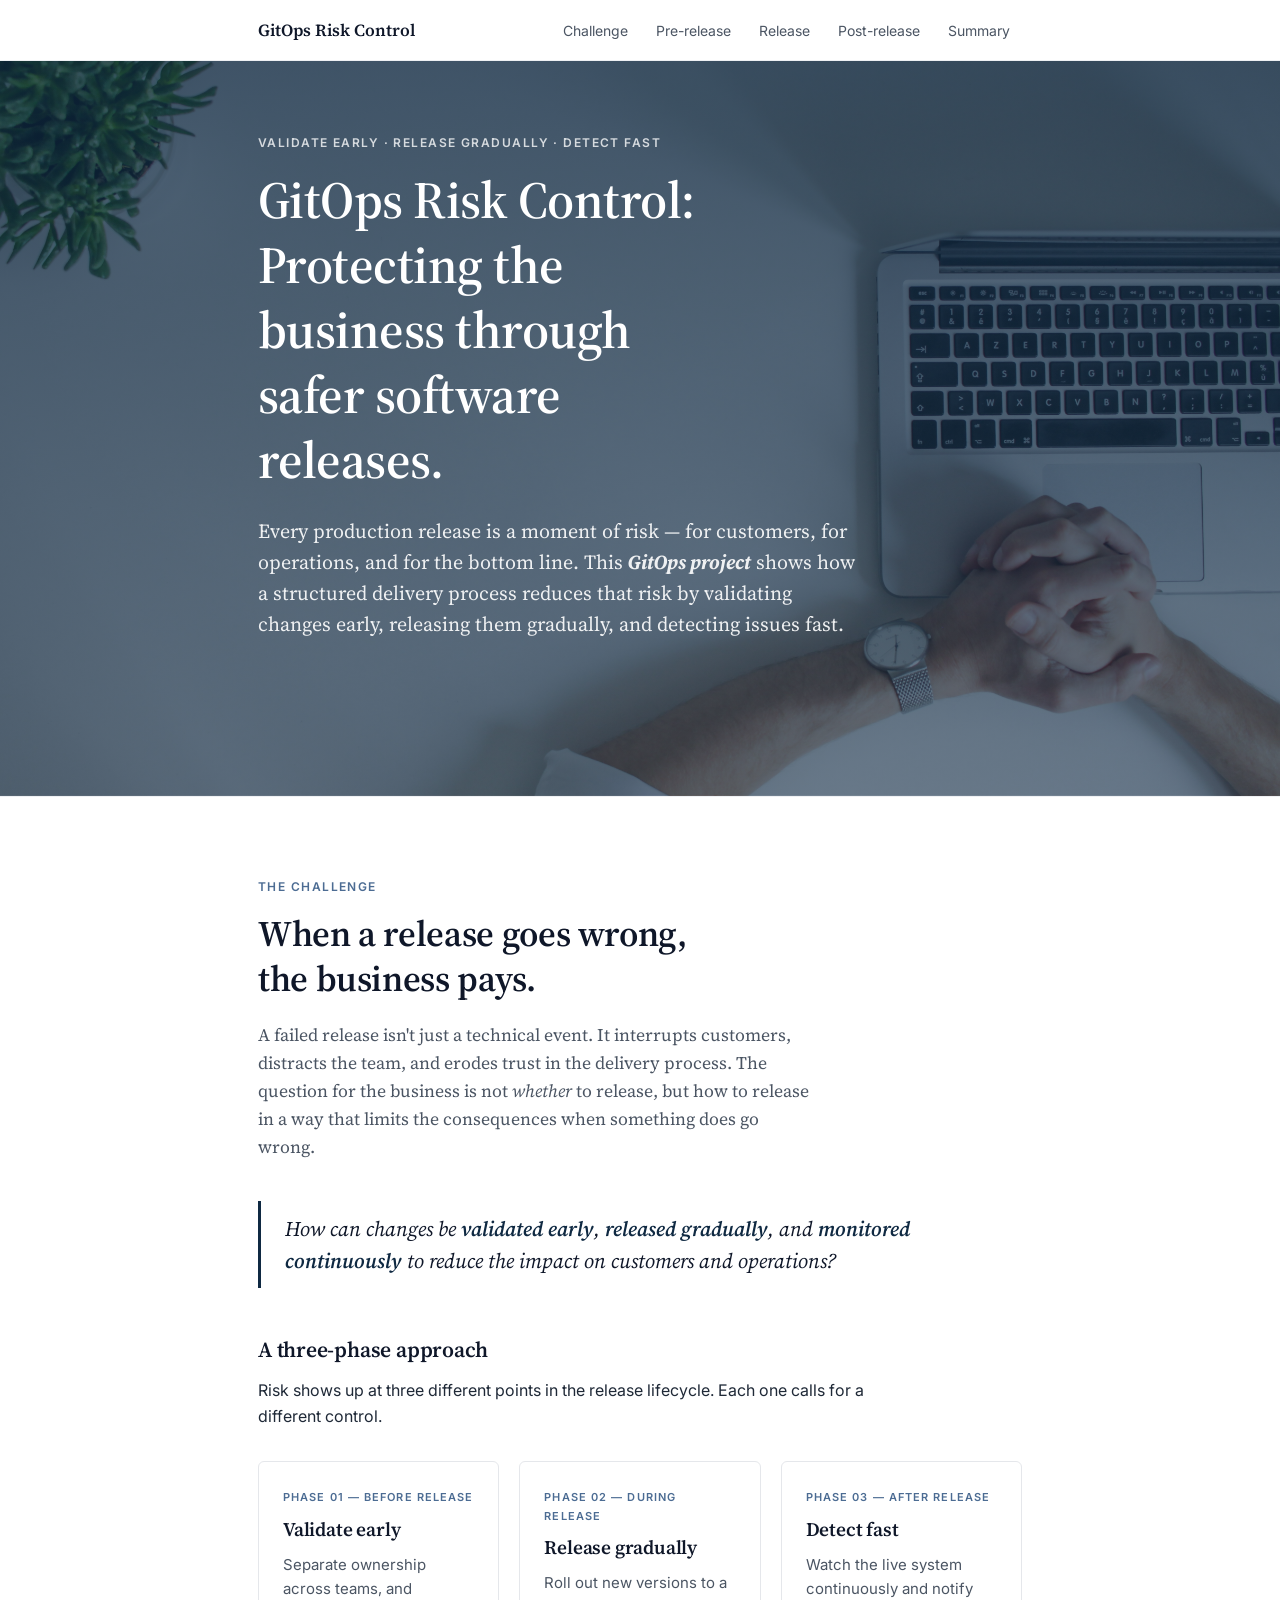
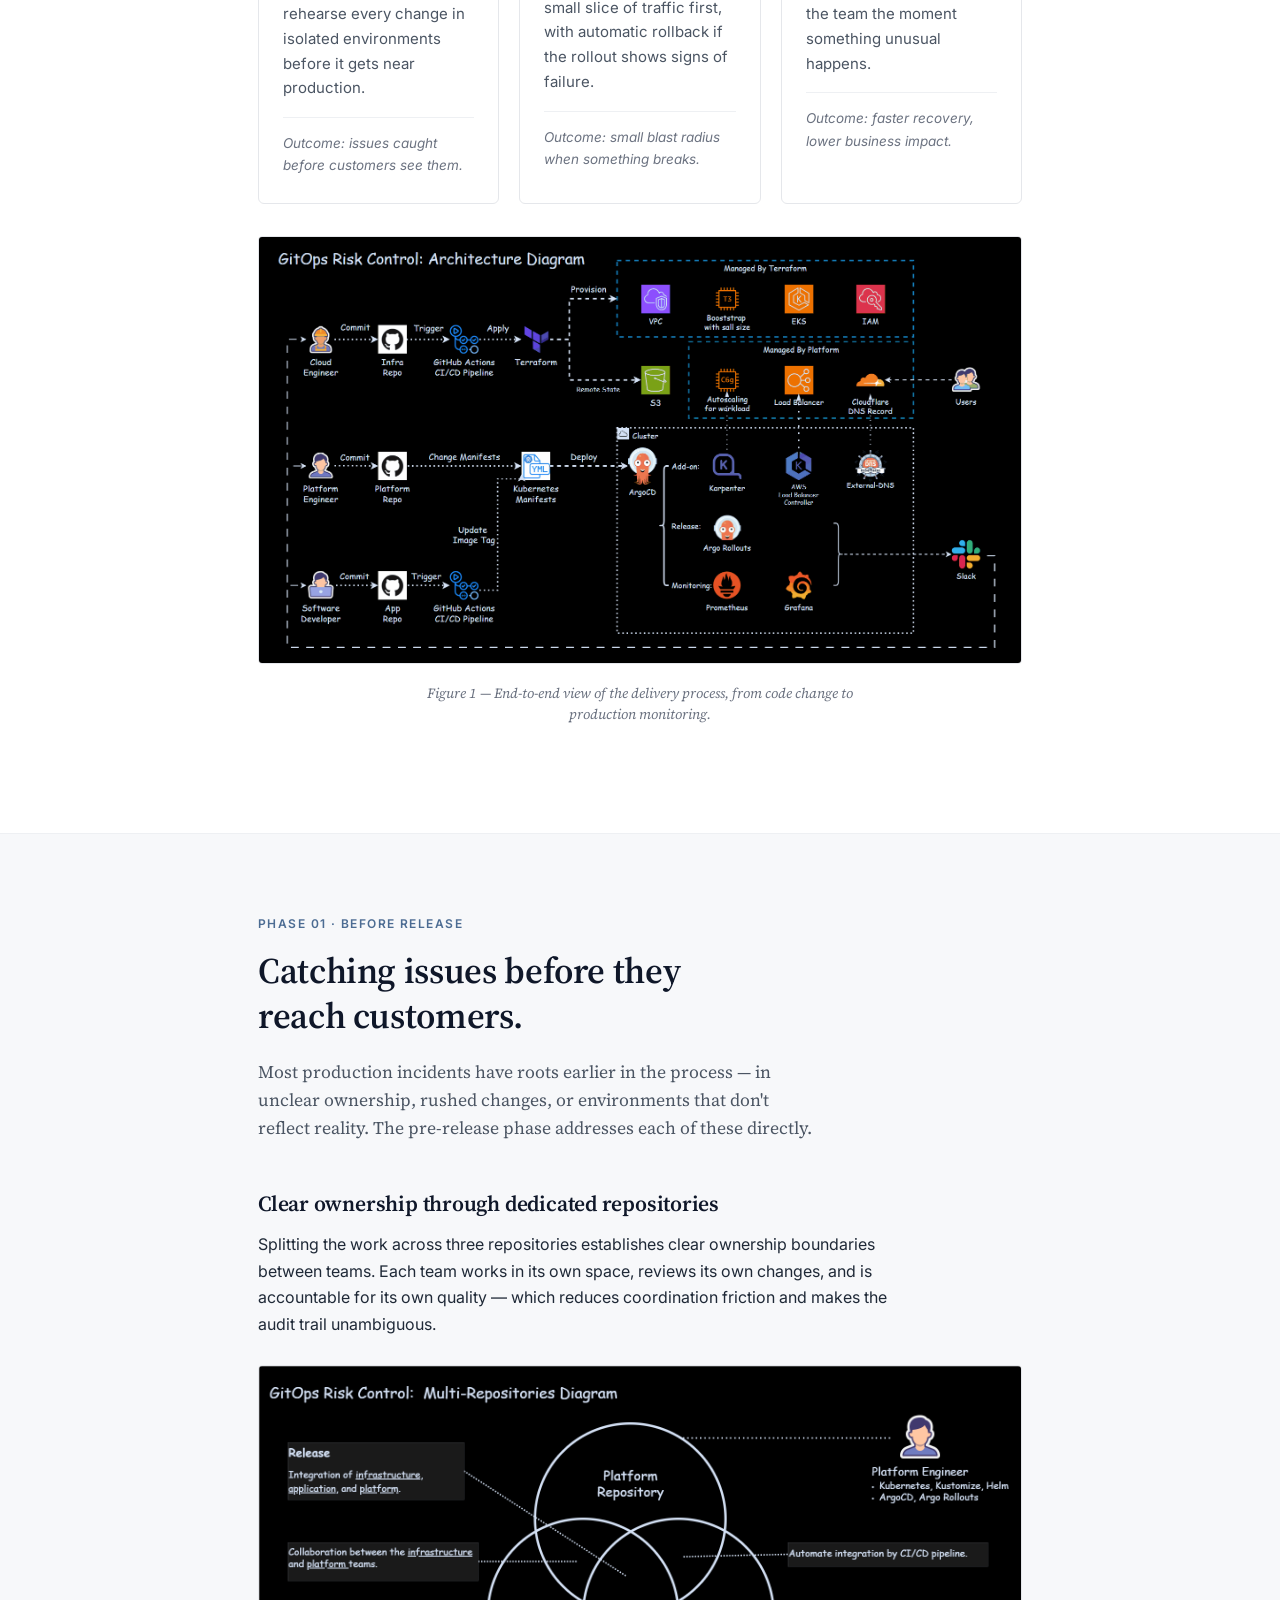
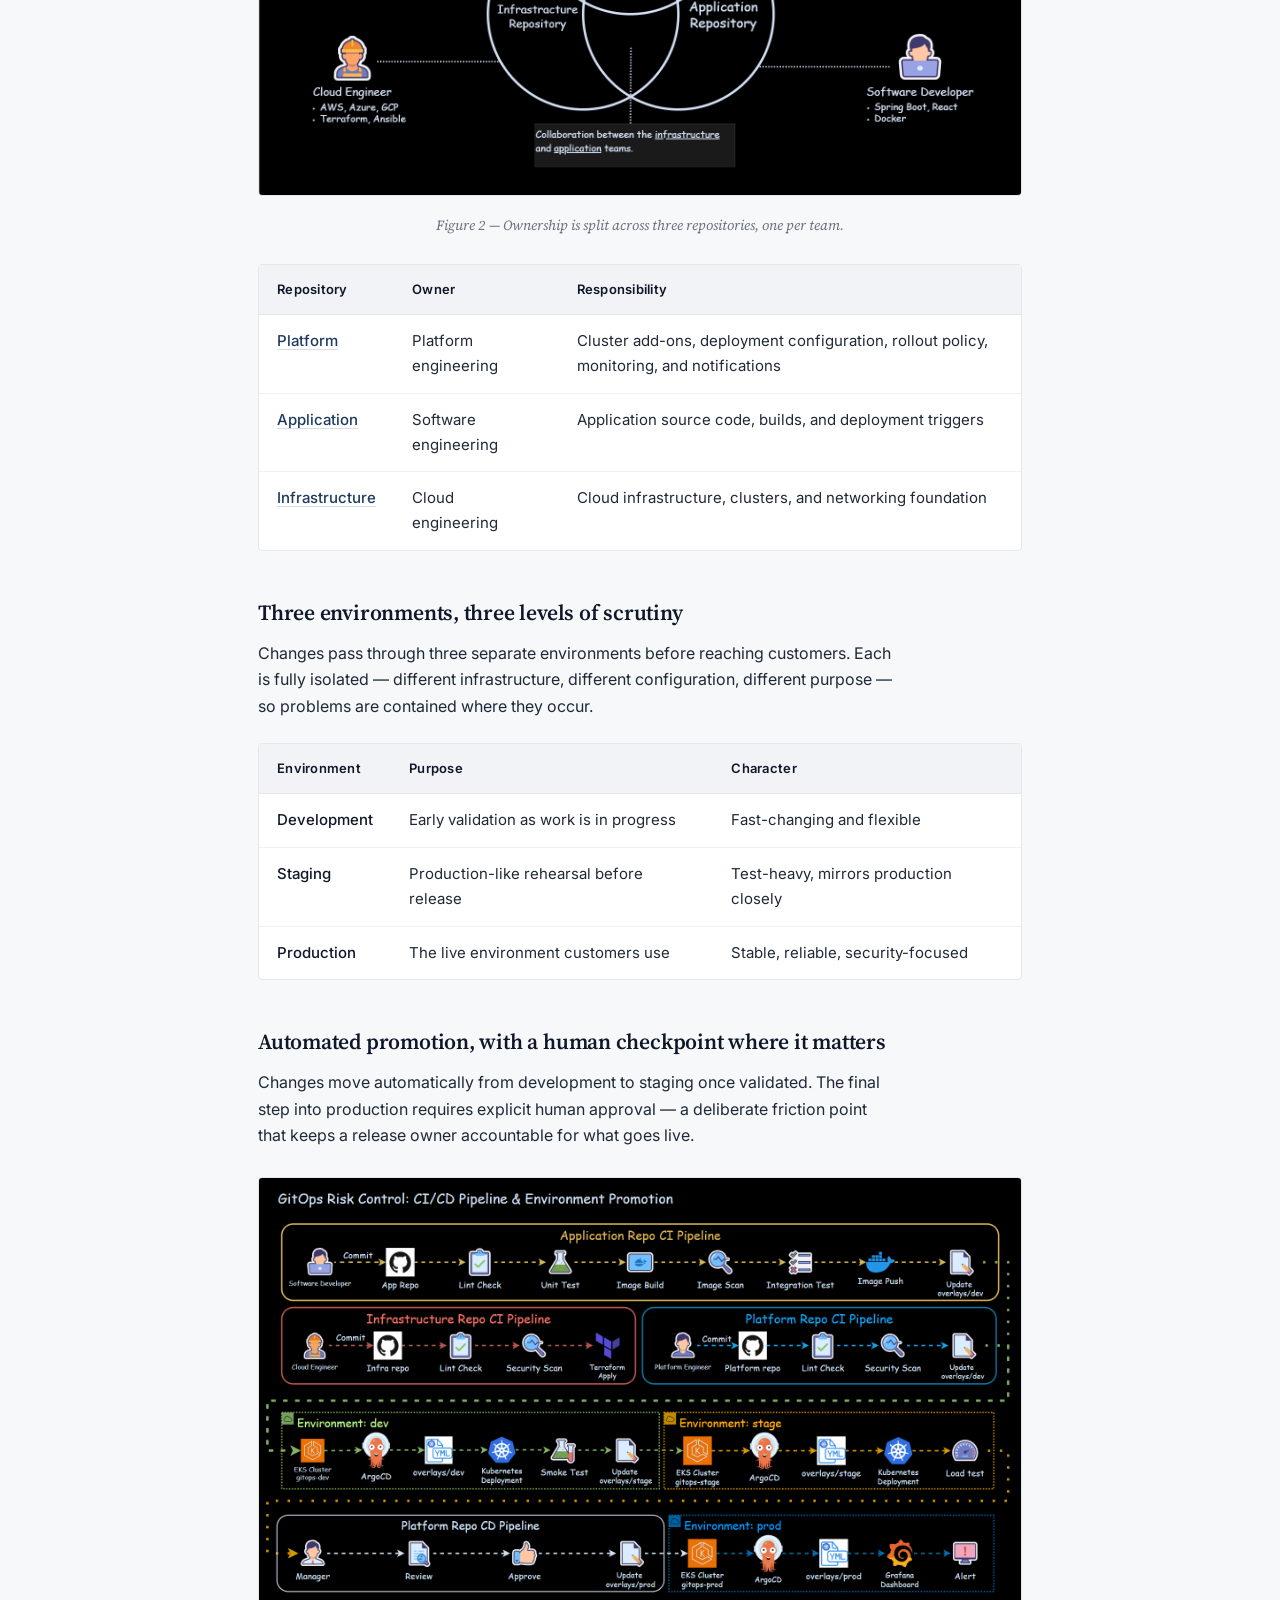
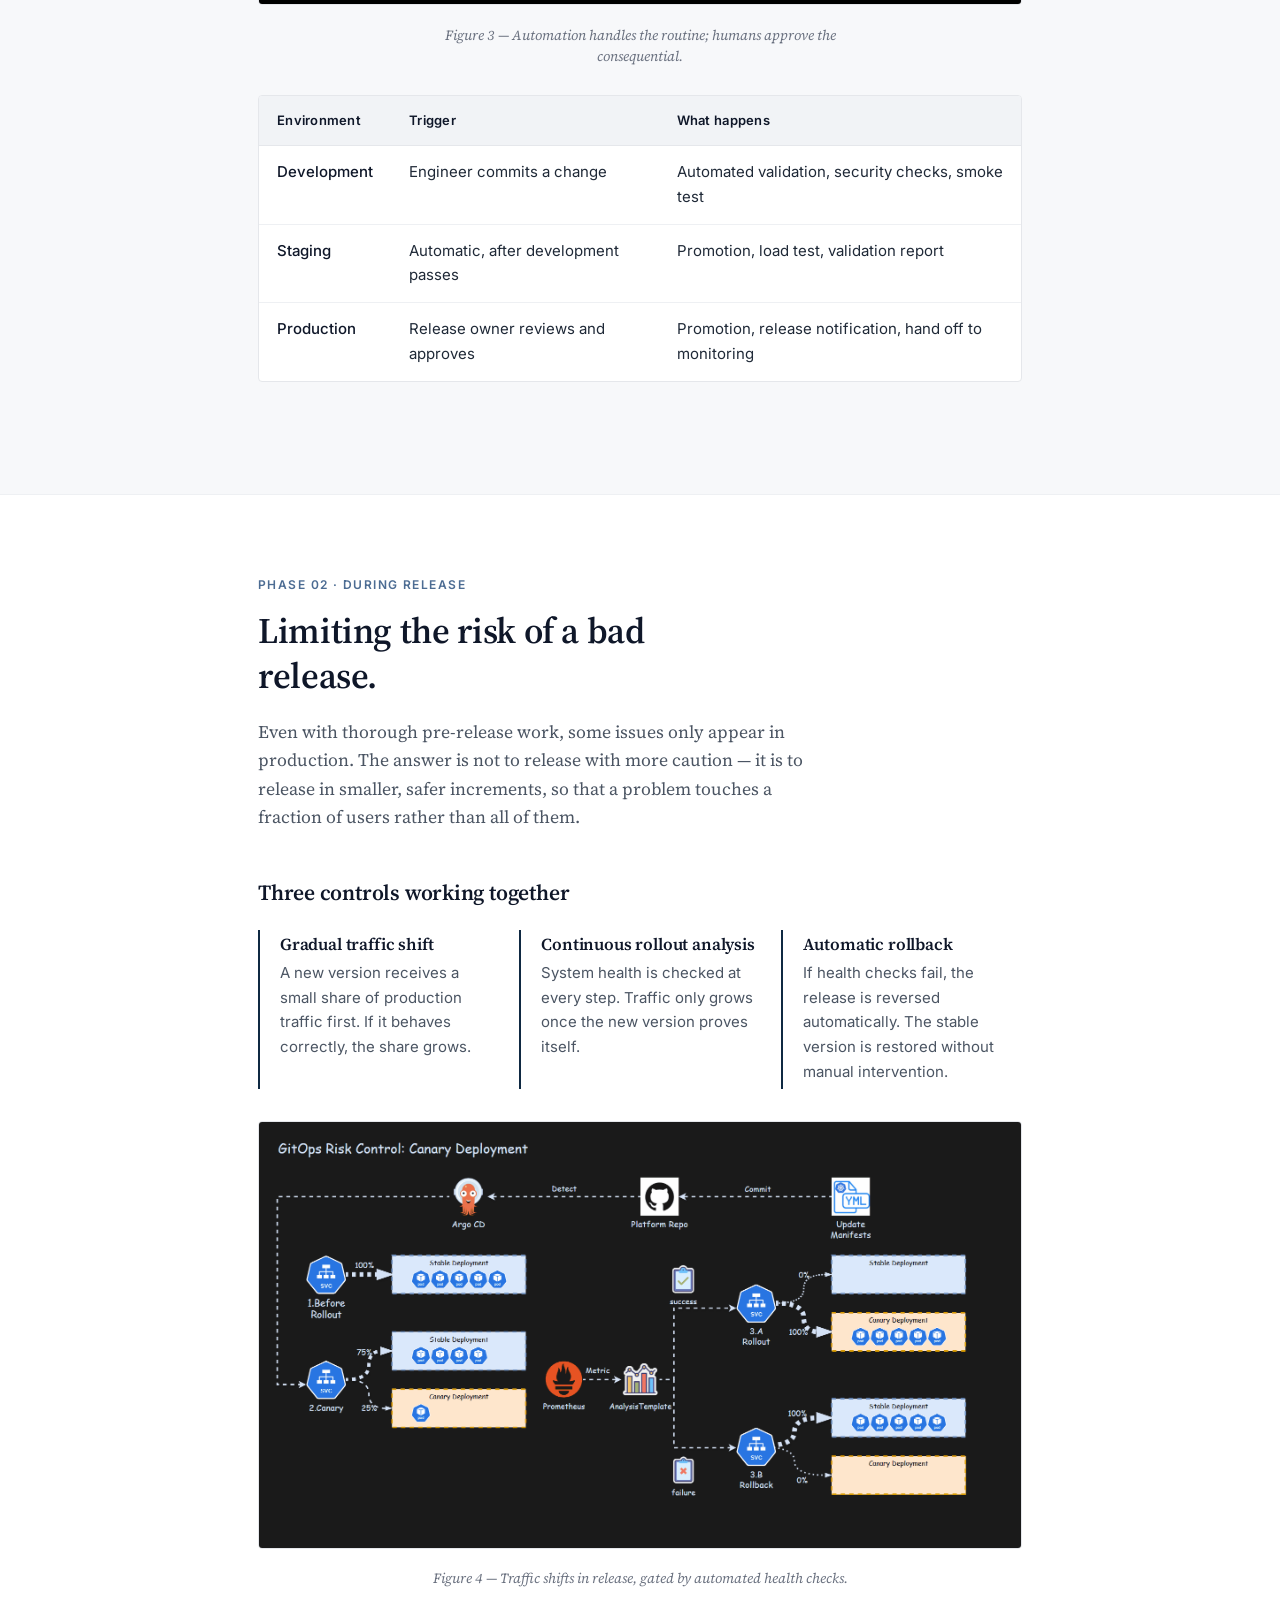
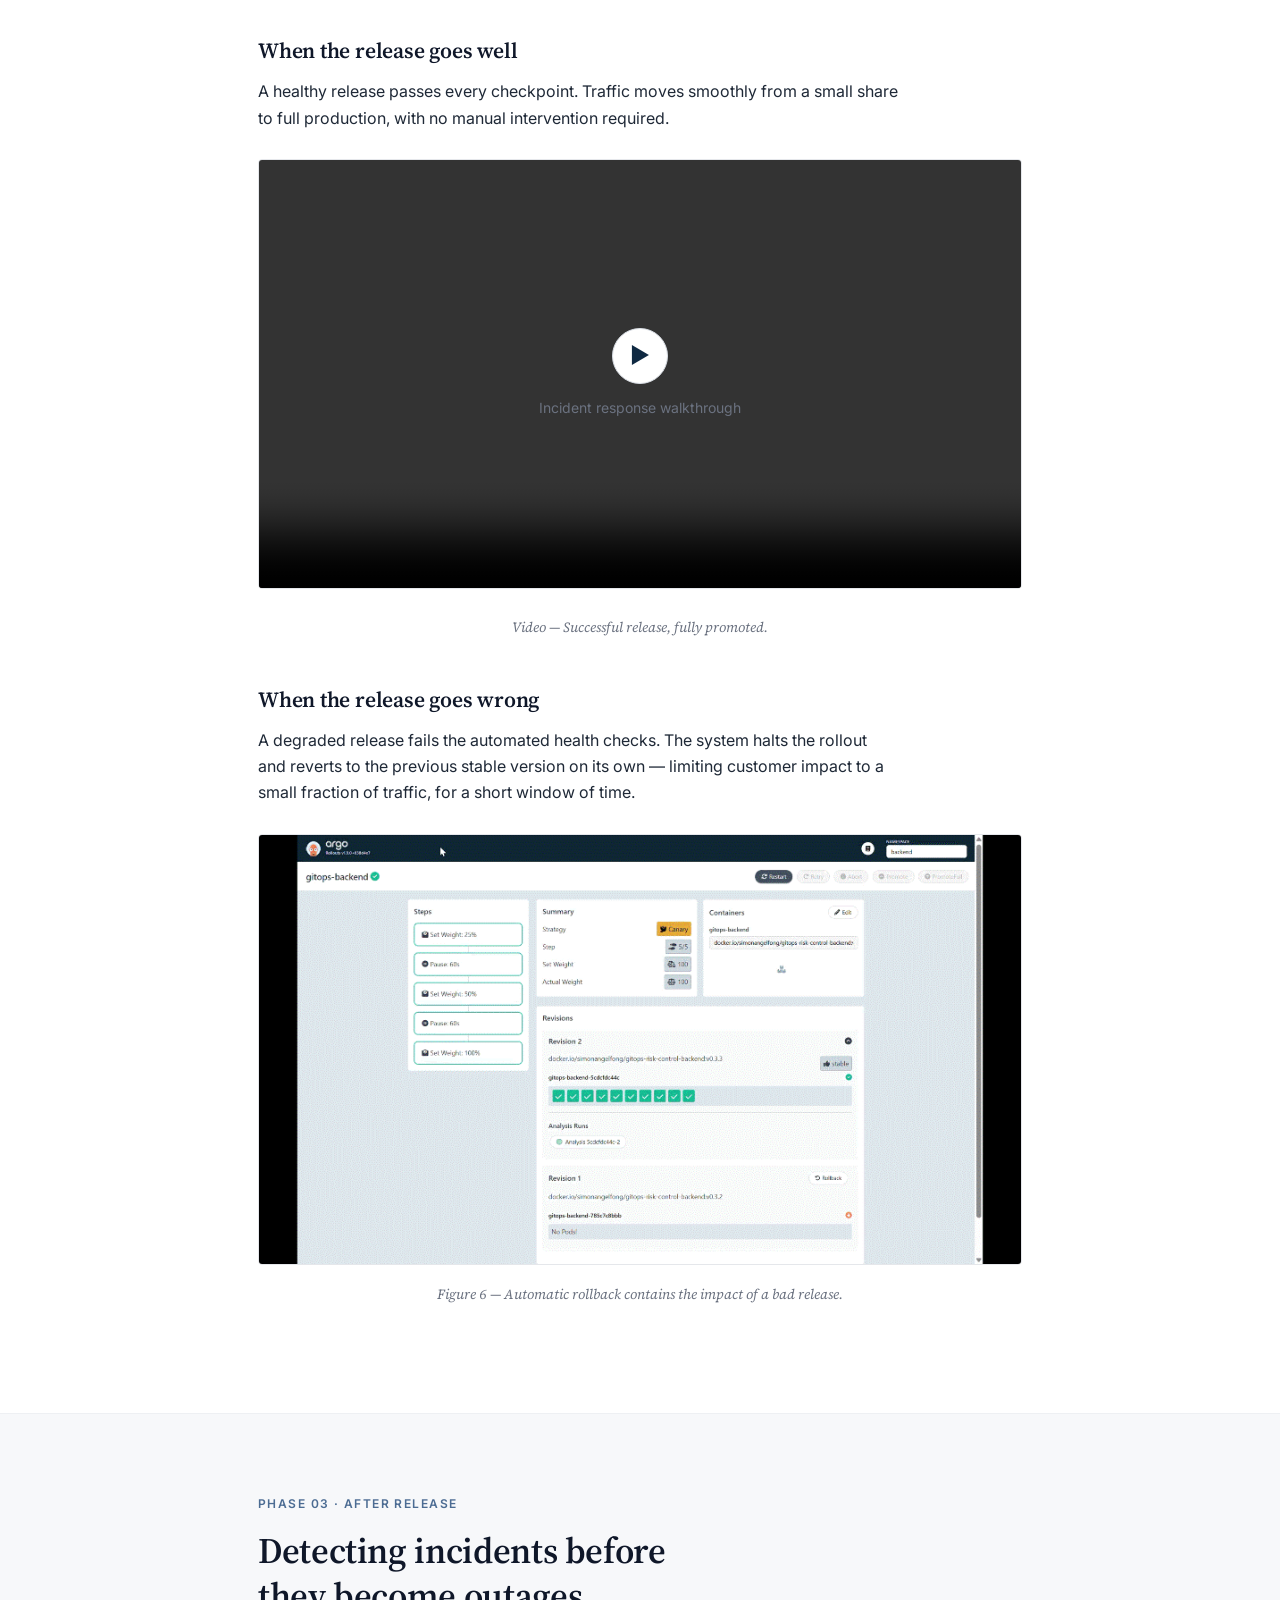
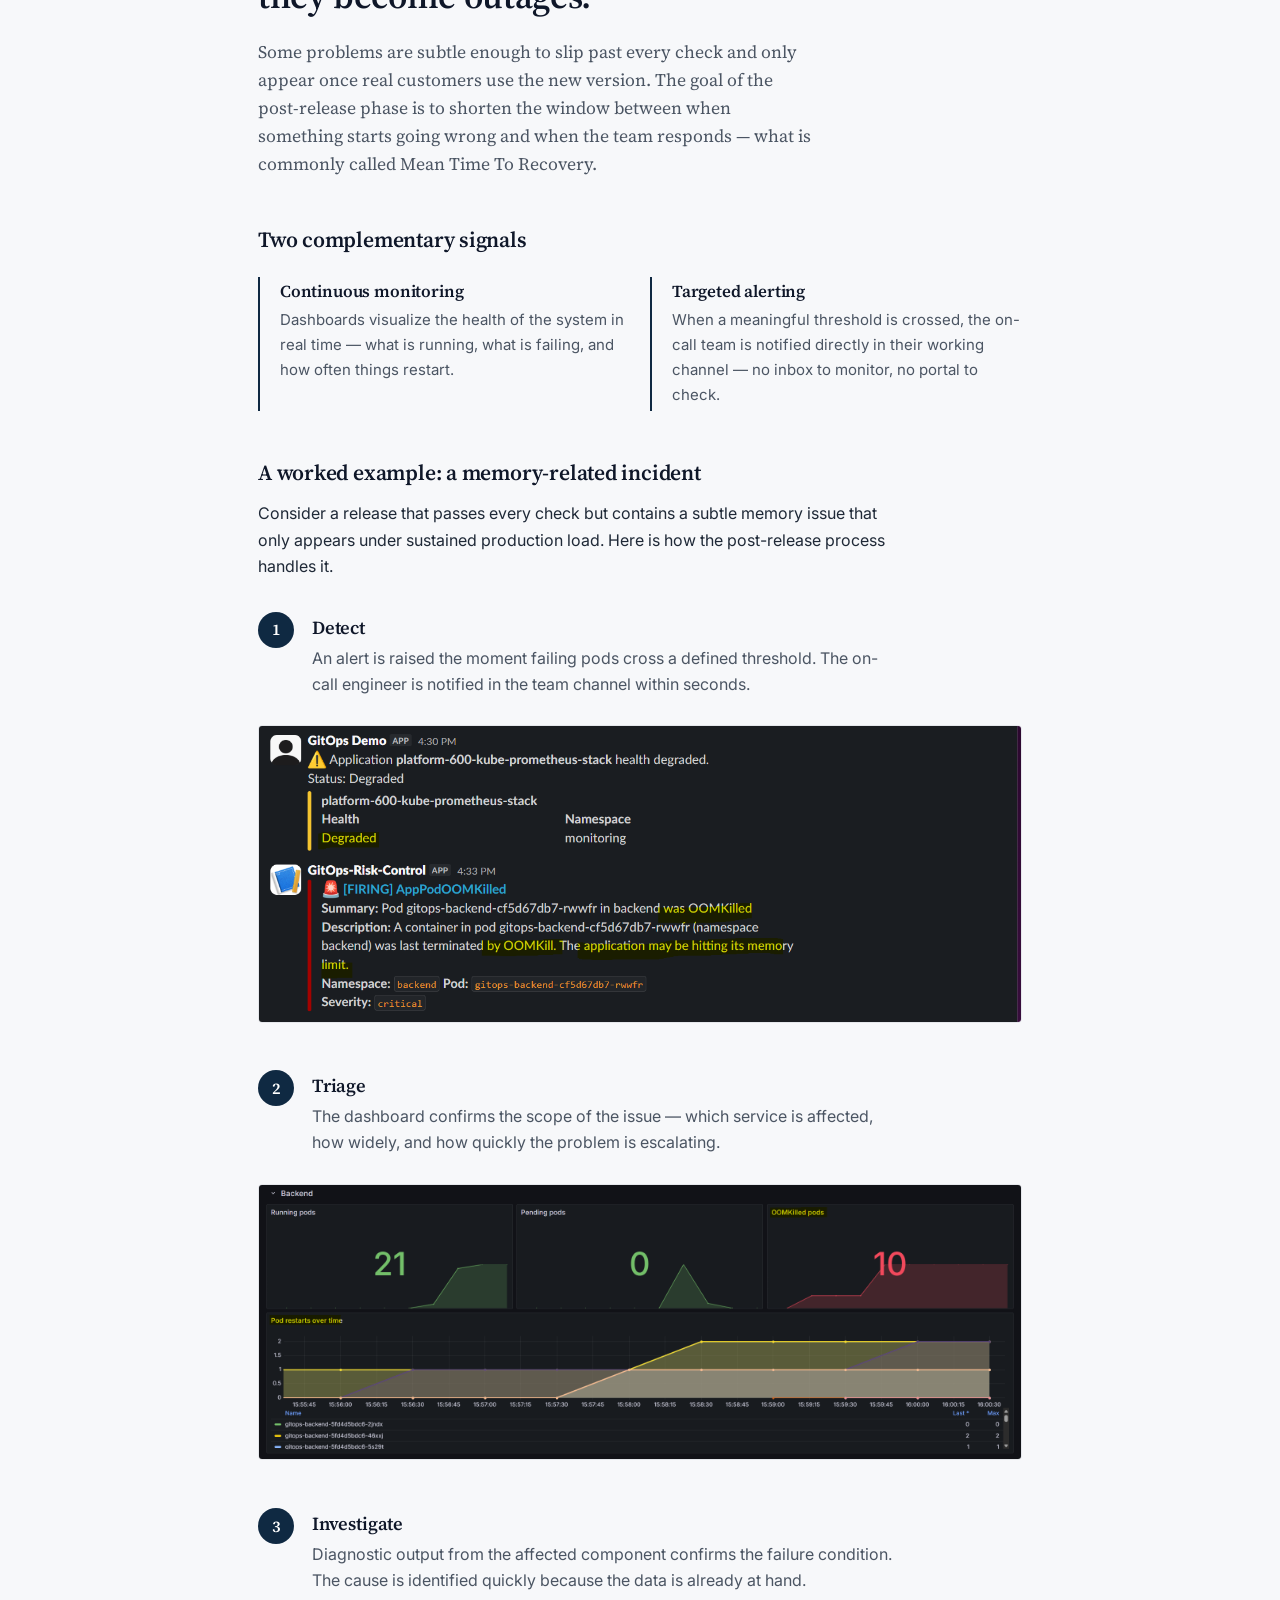
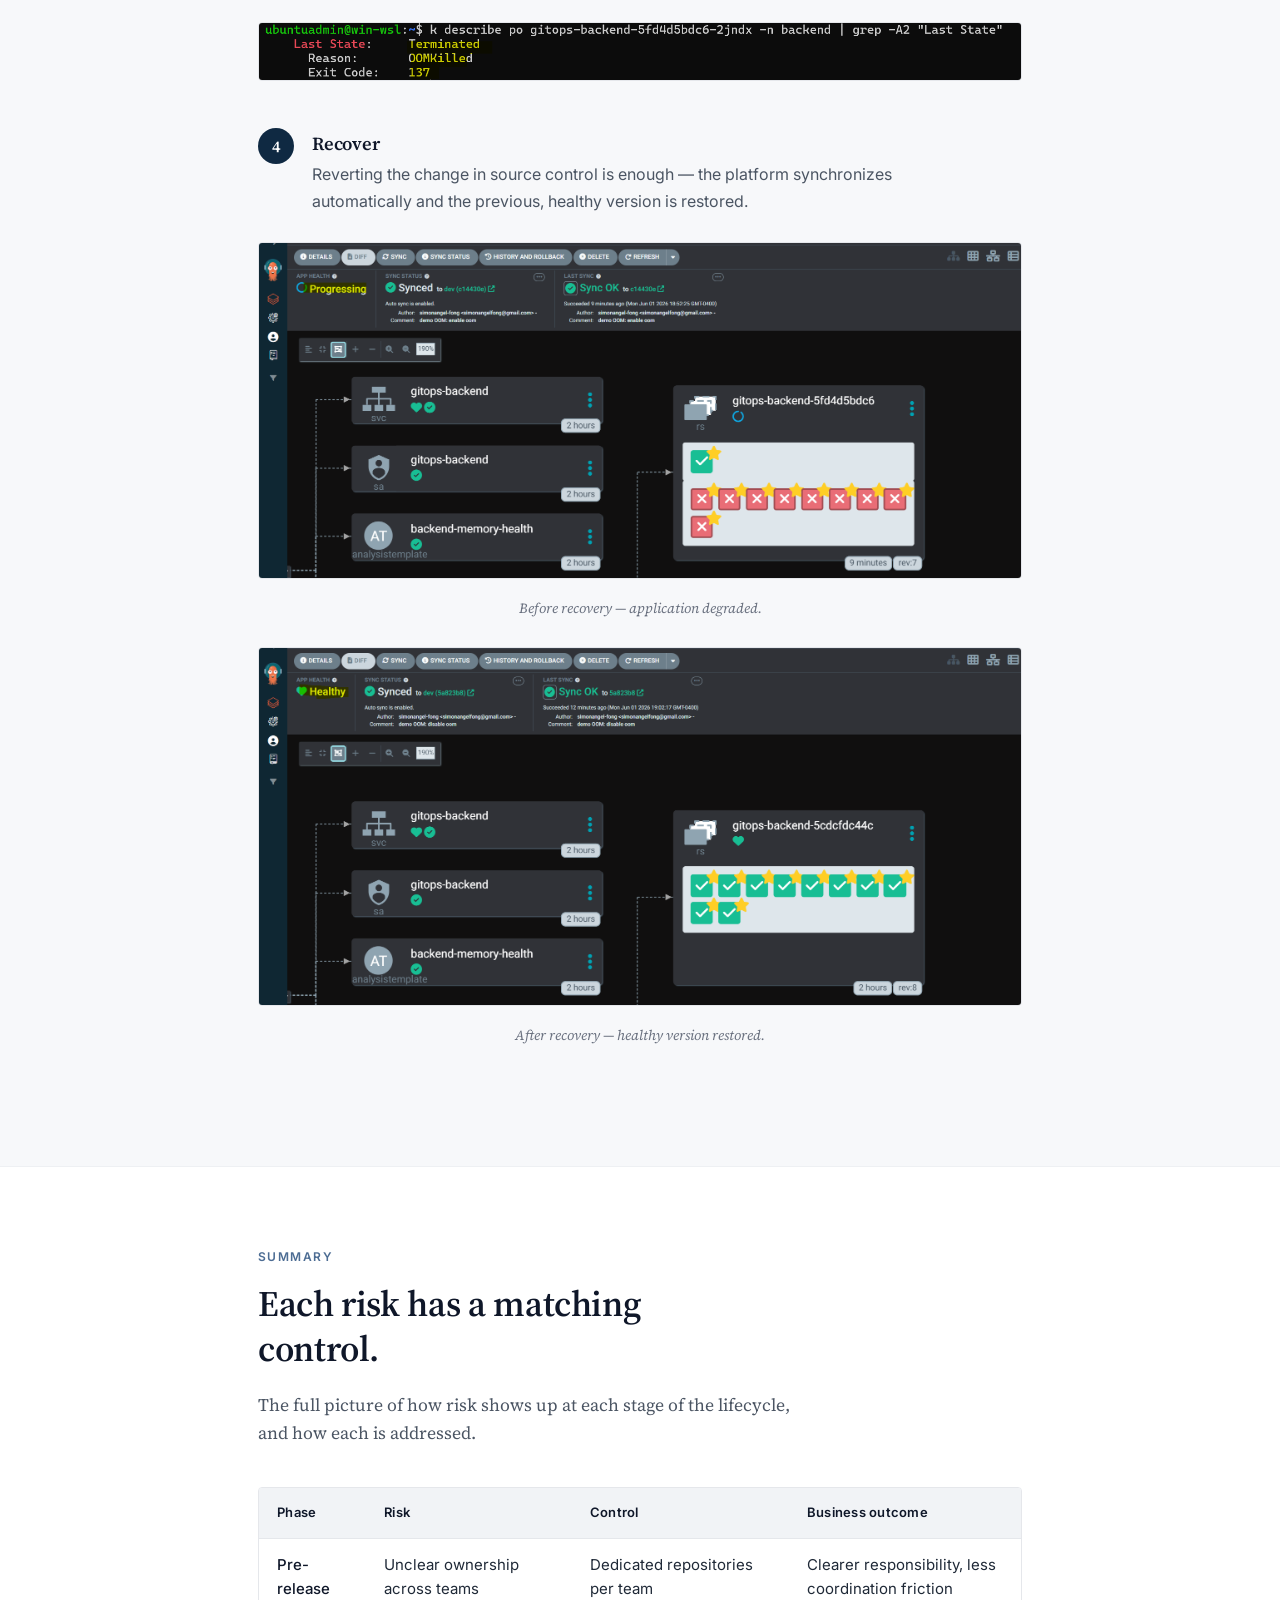
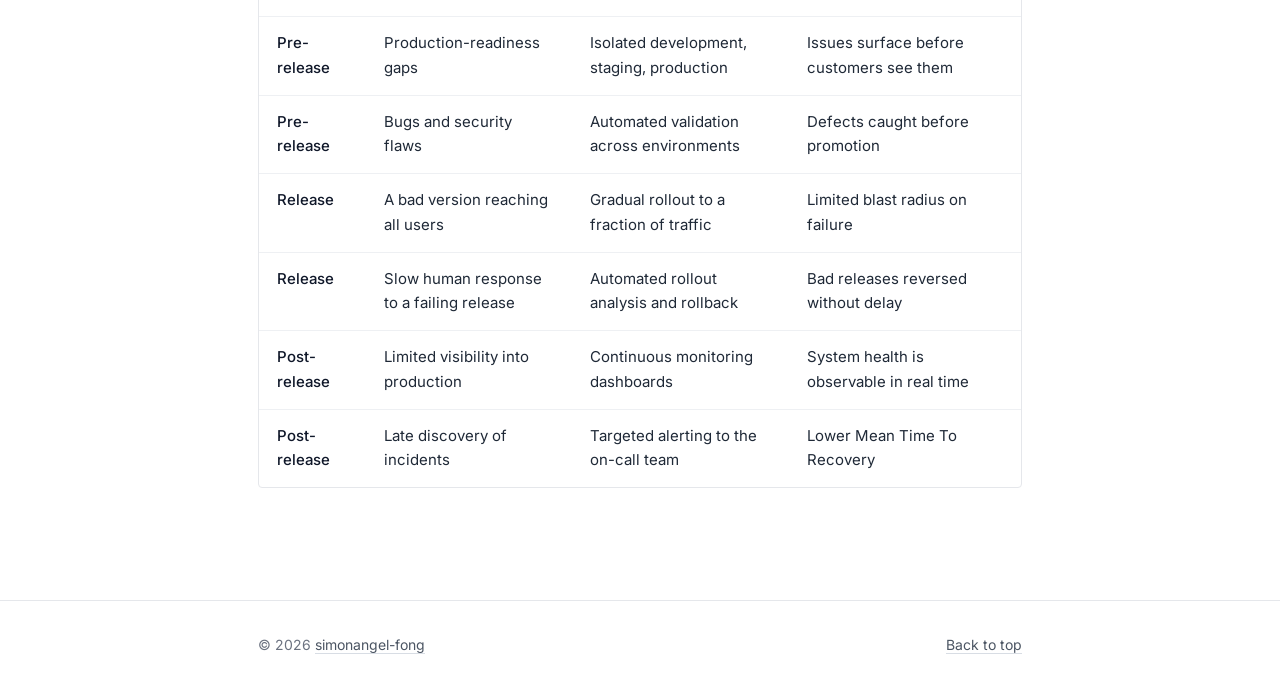
==== commit db6f3671: "demo rollout: alternative path" ====
--- a/web/html/index.html
+++ b/web/html/index.html
@@ -307,10 +307,22 @@
                     A healthy release passes every checkpoint. Traffic moves smoothly from a small
                     share to full production, with no manual intervention required.
                 </p>
+
+                <div class="video-wrap">
+                    <video muted controls preload="metadata">
+                        <source src="video/canary_happy.mp4" type="video/mp4">
+                    </video>
+                    <div class="video-placeholder">
+                        <div class="play">▶</div>
+                        <div>Incident response walkthrough</div>
+                    </div>
+
+                </div>
                 <figure class="figure">
-                    <img src="img/canary_happy_path.gif" alt="A successful gradual rollout">
-                    <figcaption>Figure 5 — Successful release, fully promoted.</figcaption>
+                    <figcaption>Video — Successful release, fully promoted.</figcaption>
                 </figure>
+
+
 
                 <h3 class="sub-title">When the release goes wrong</h3>
                 <p>
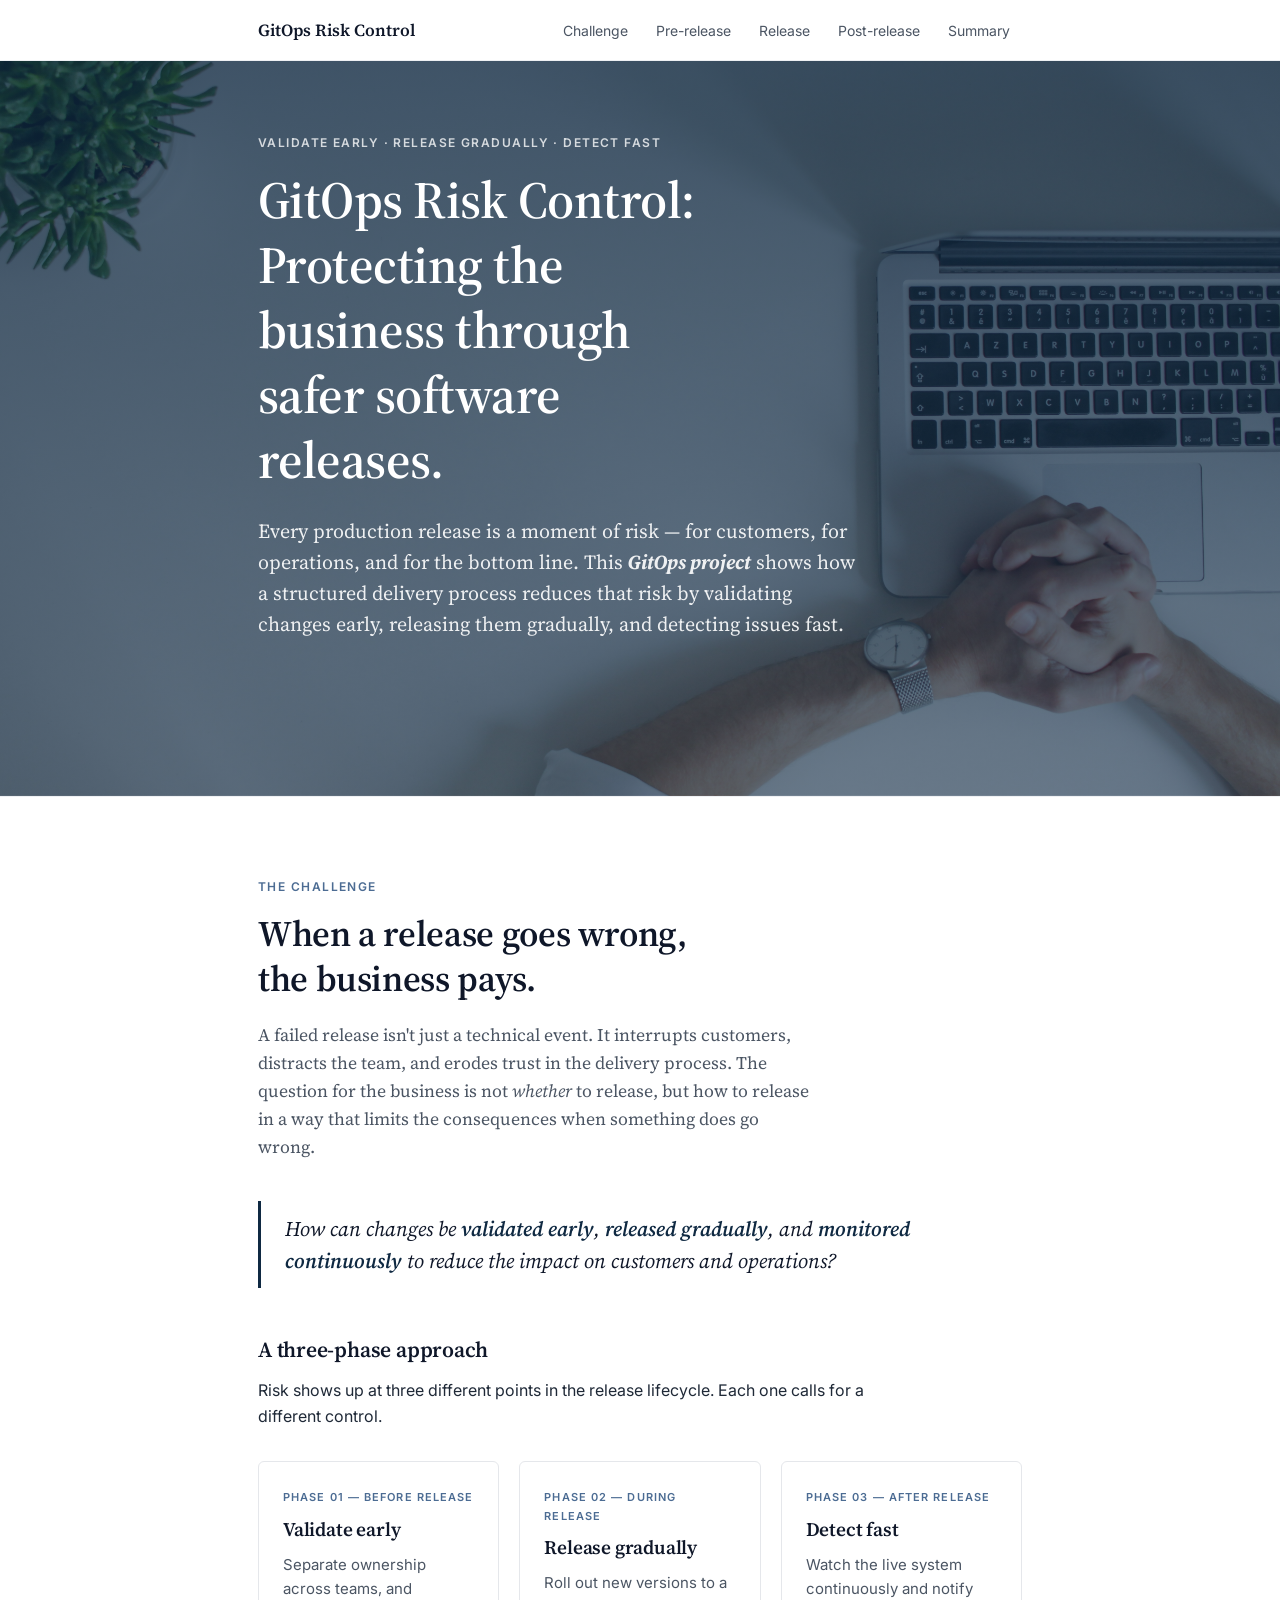
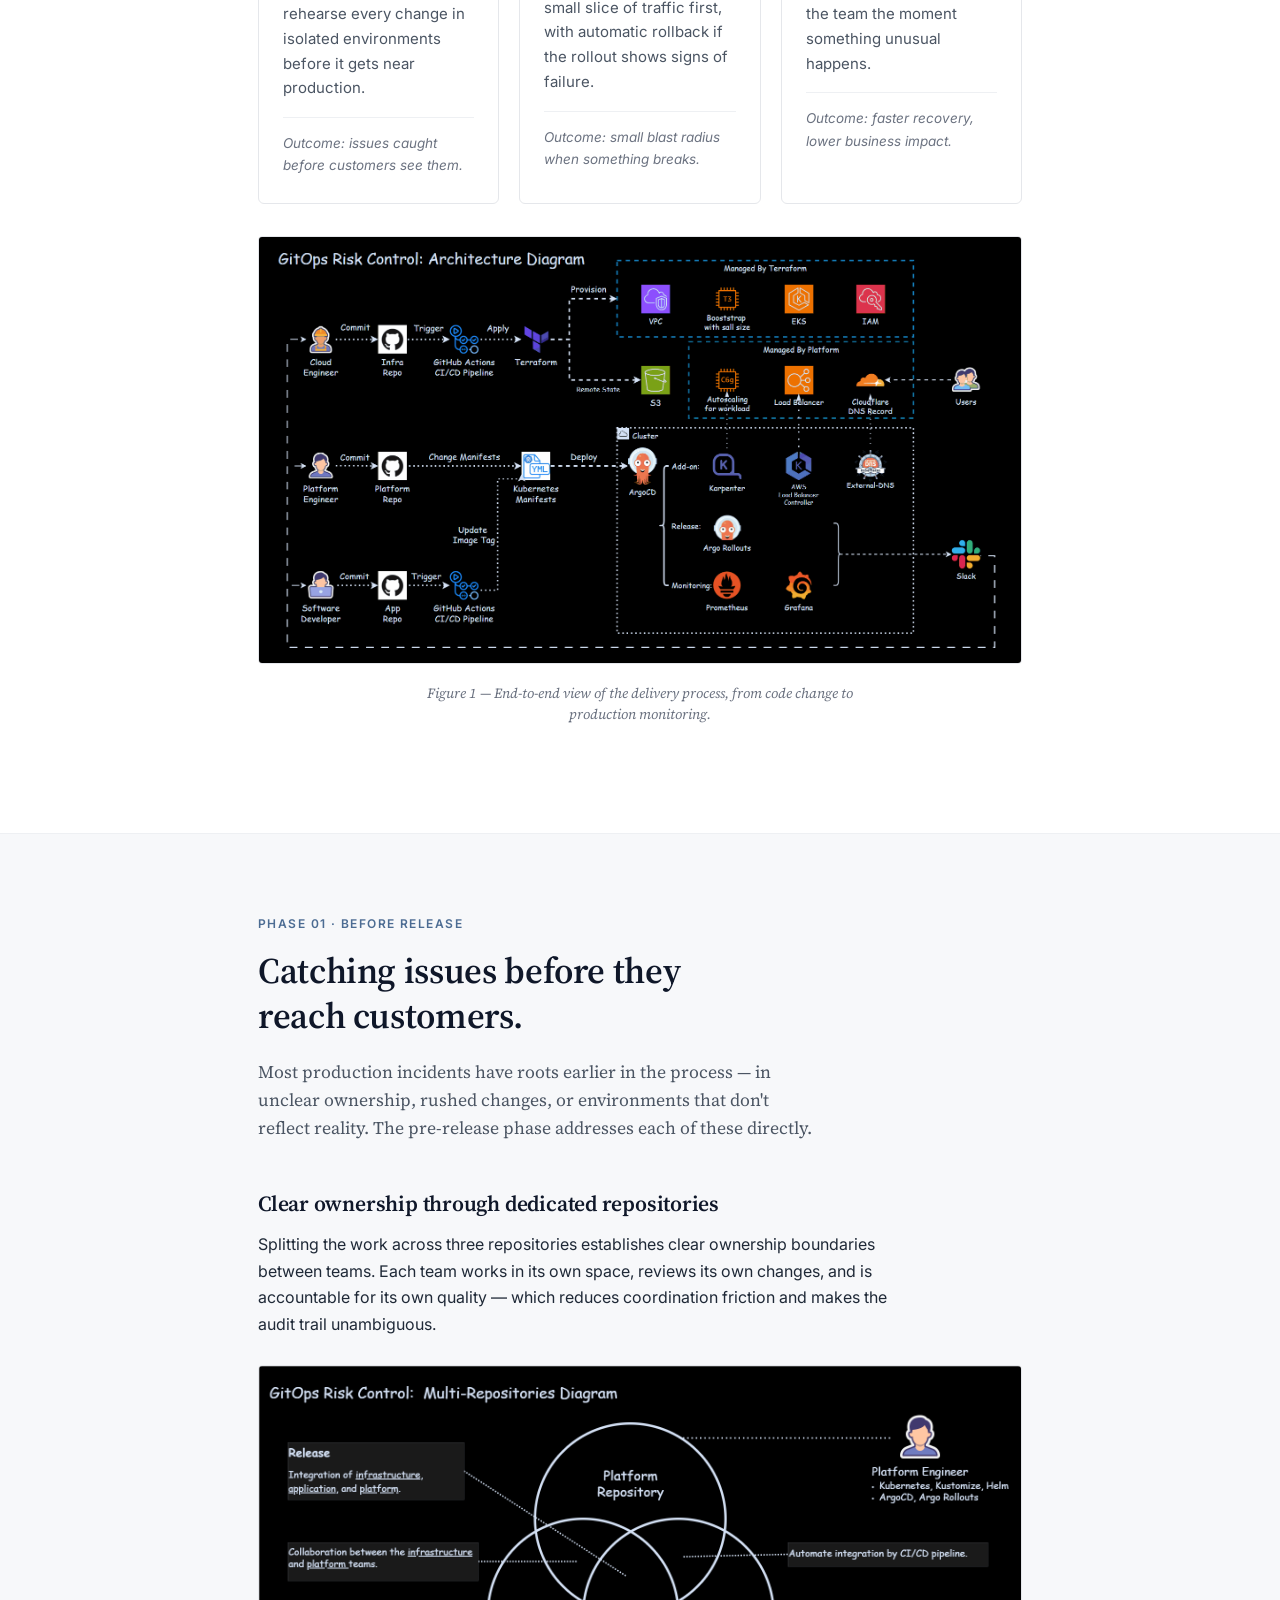
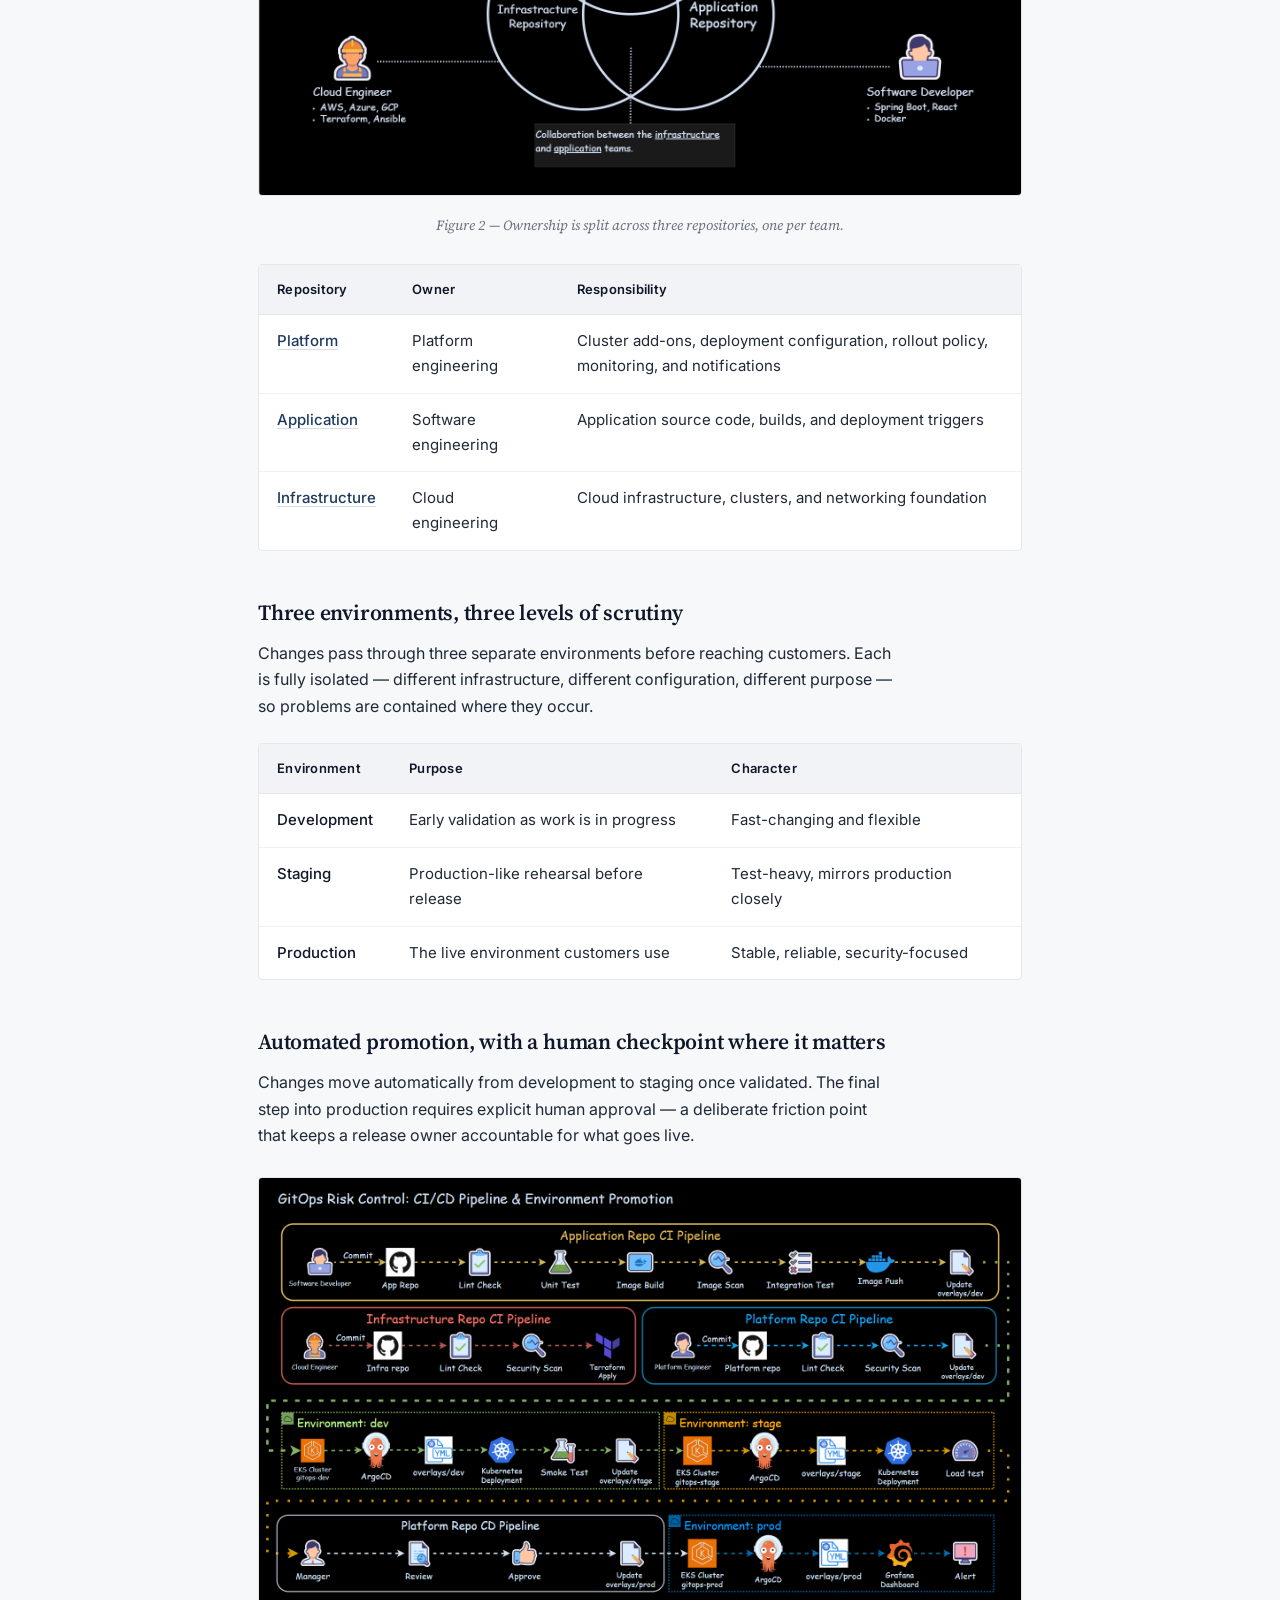
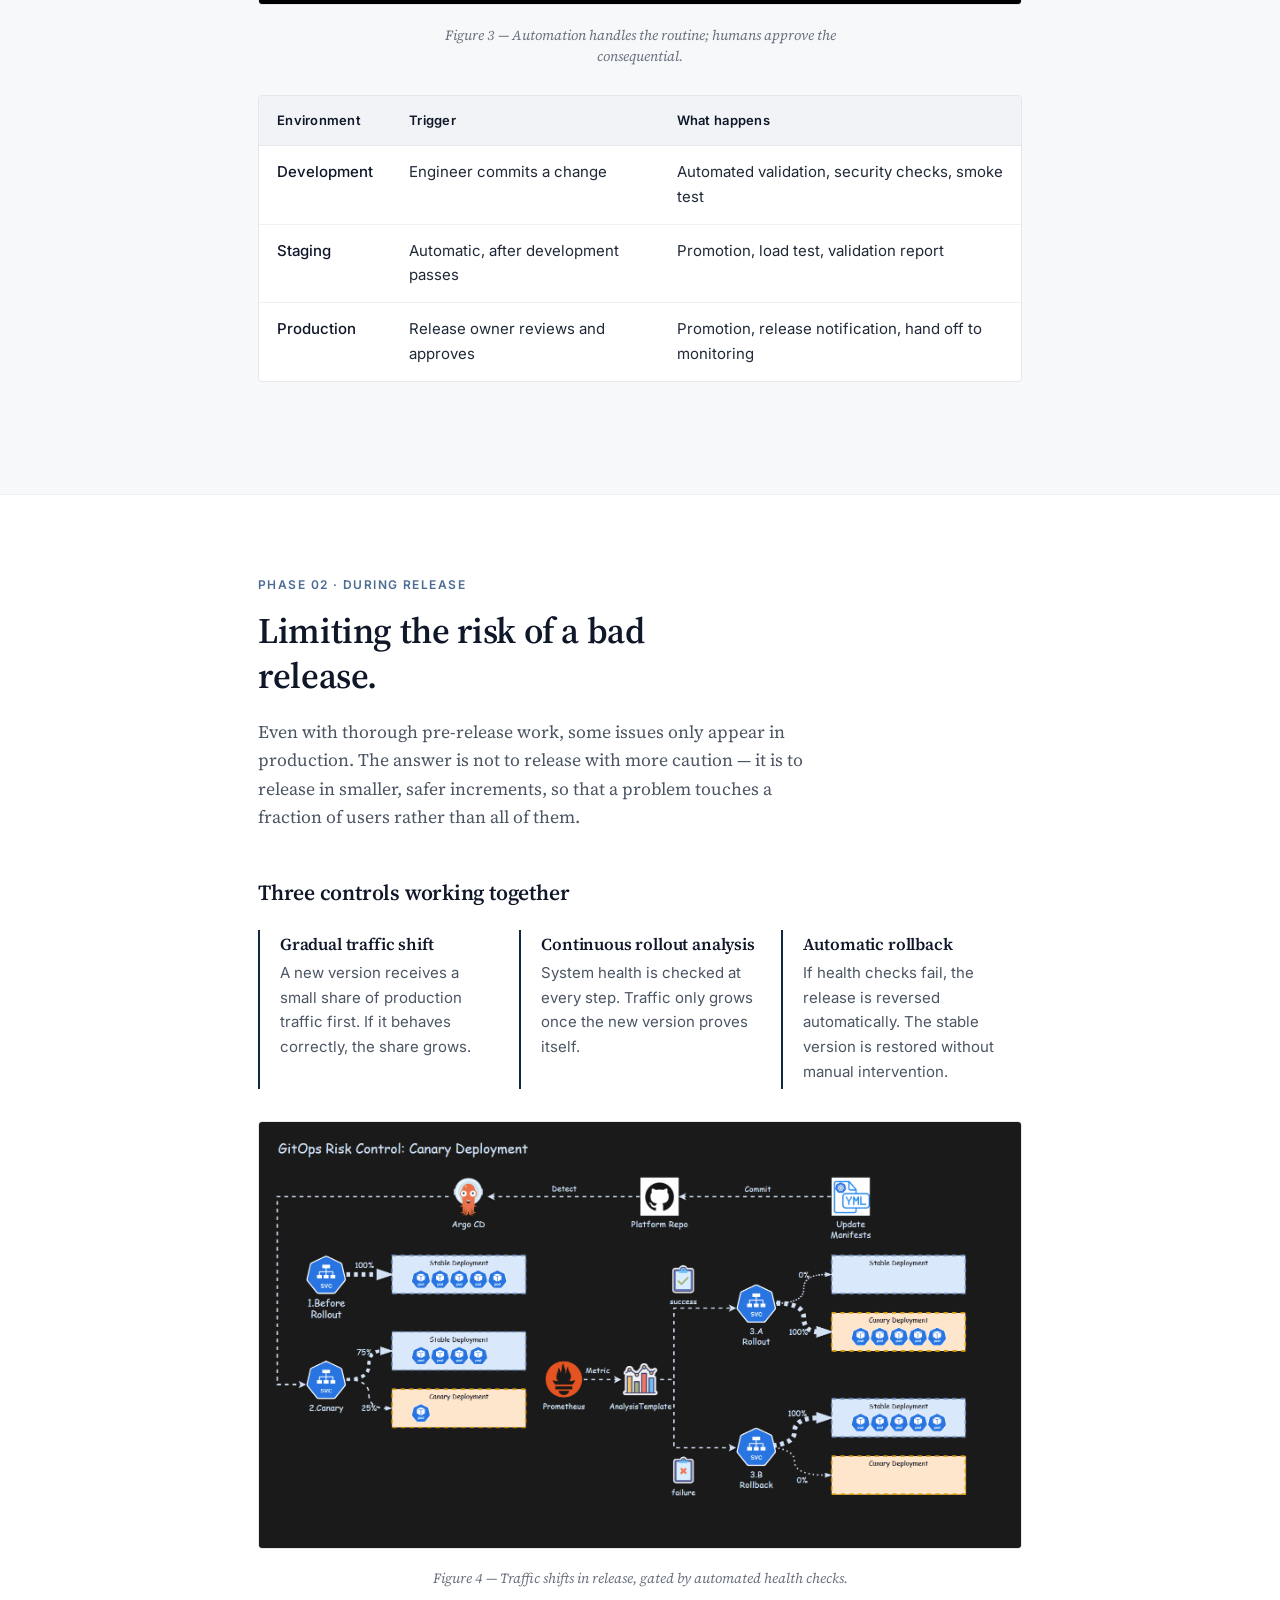
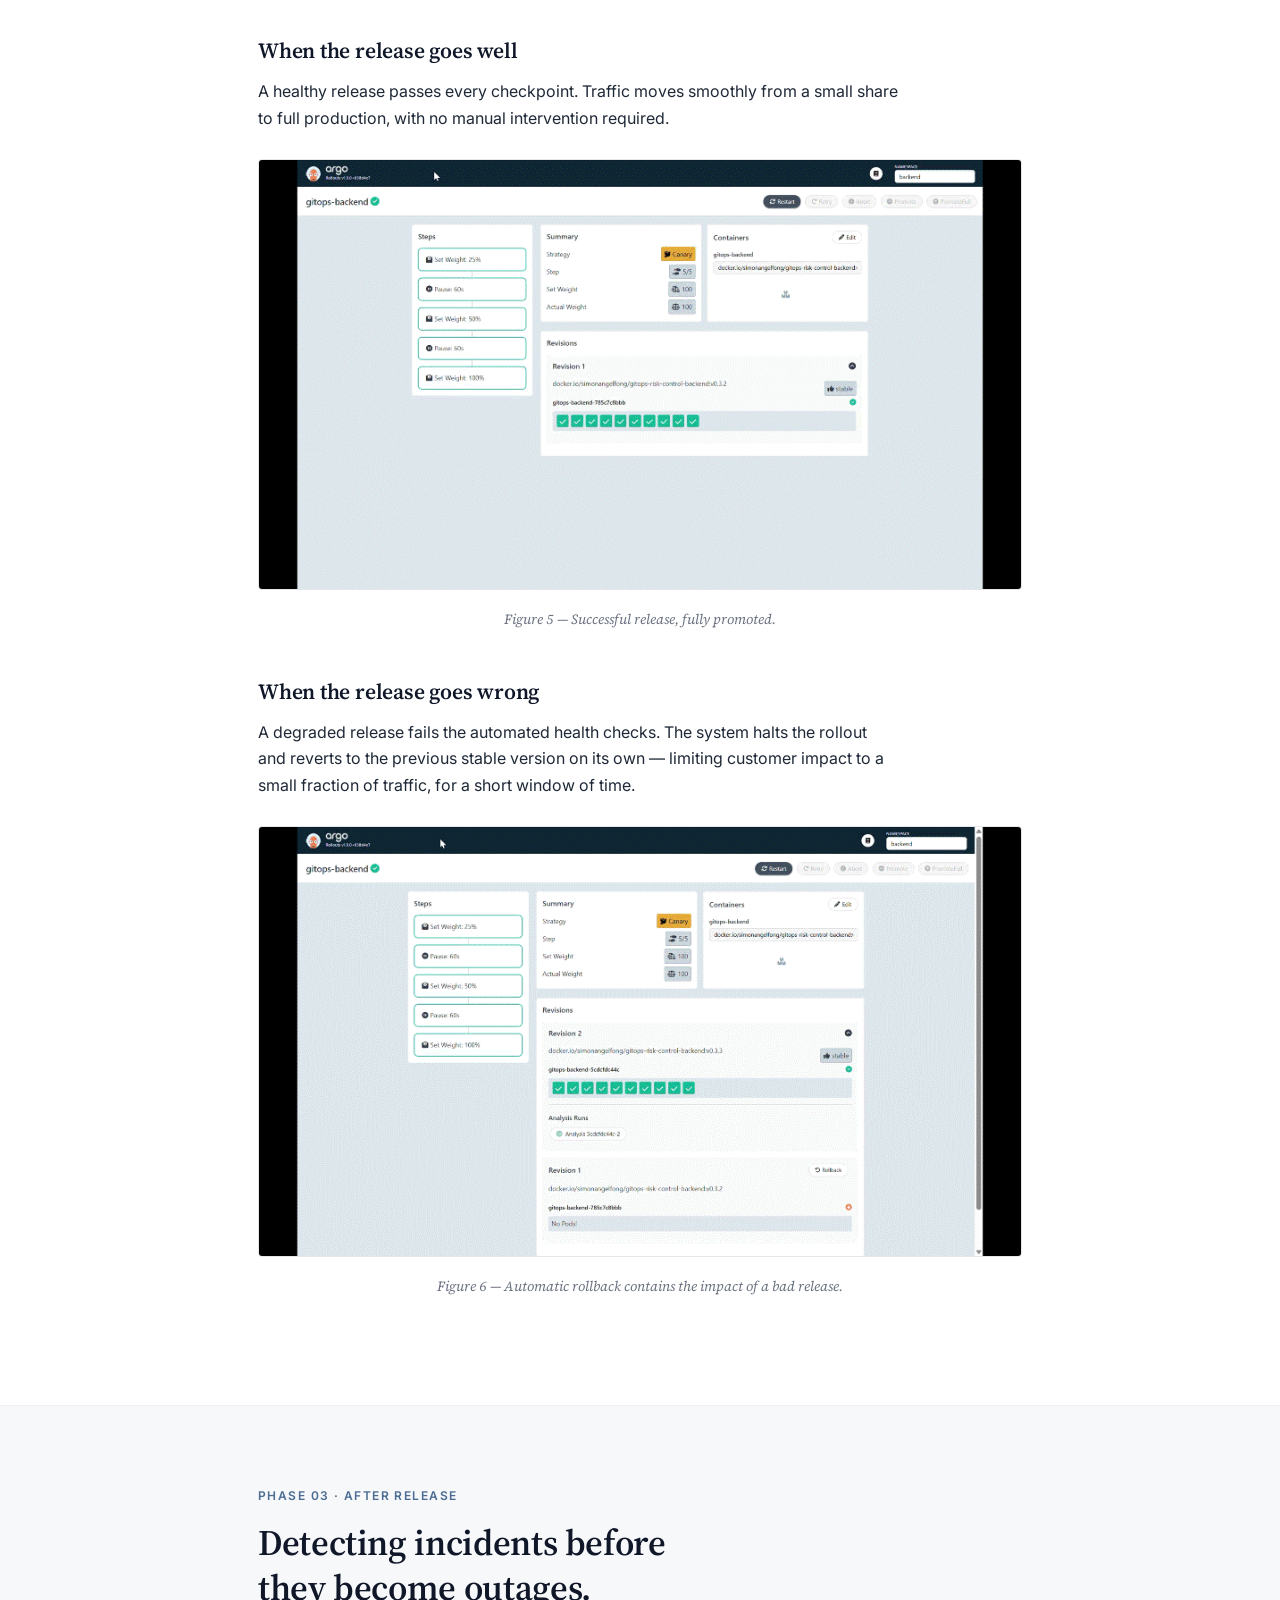
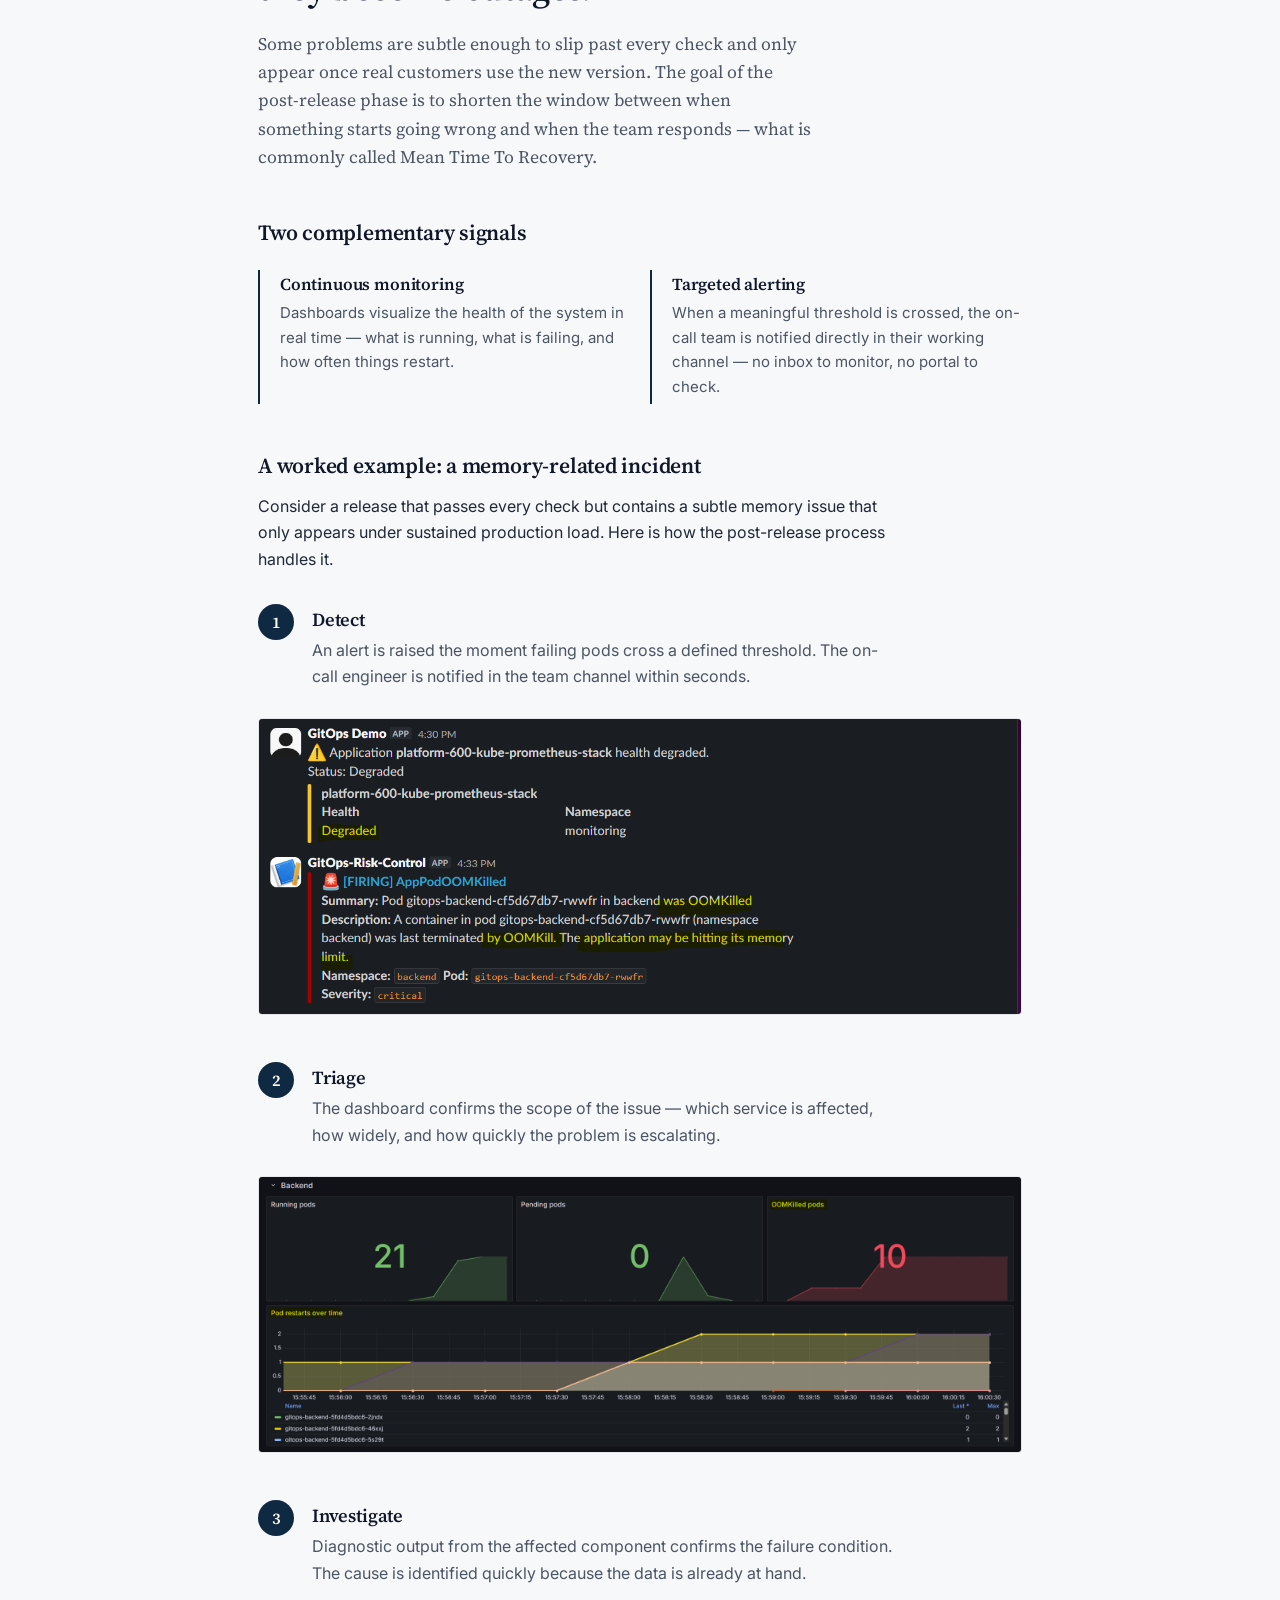
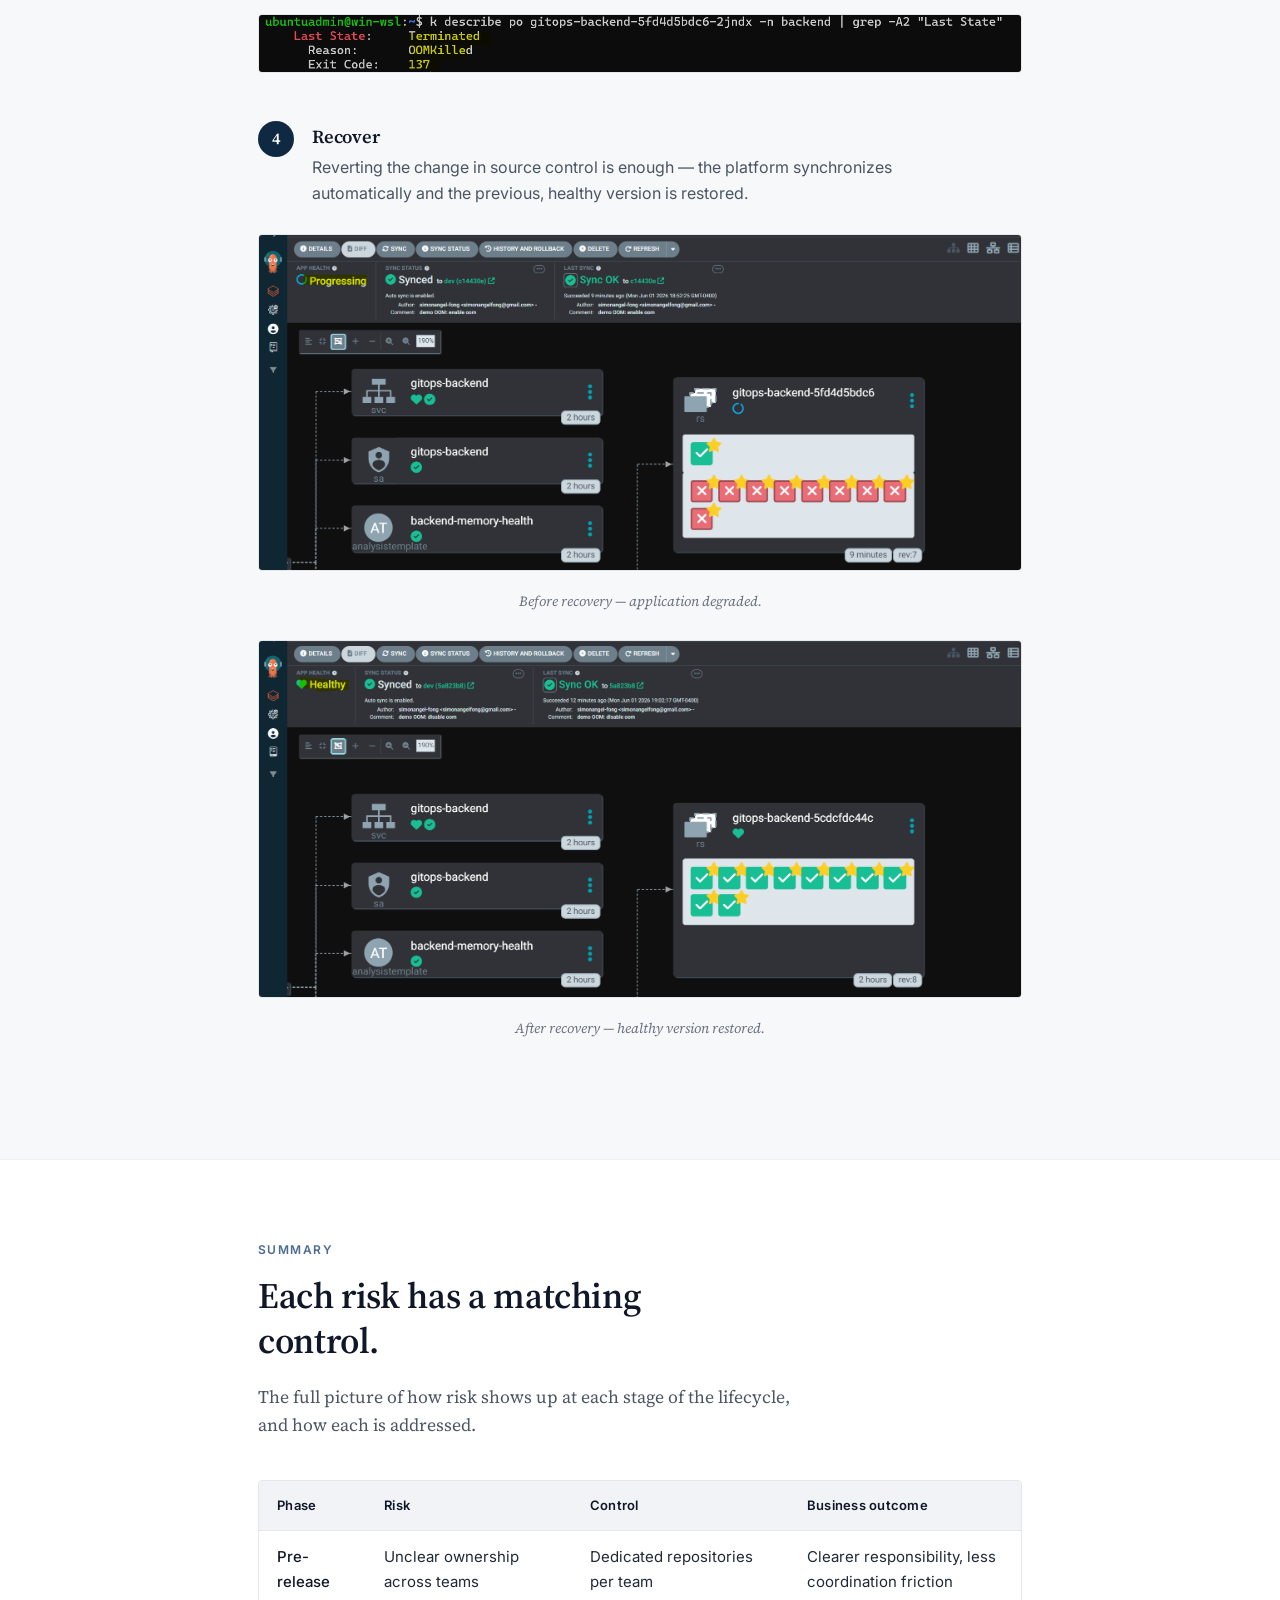
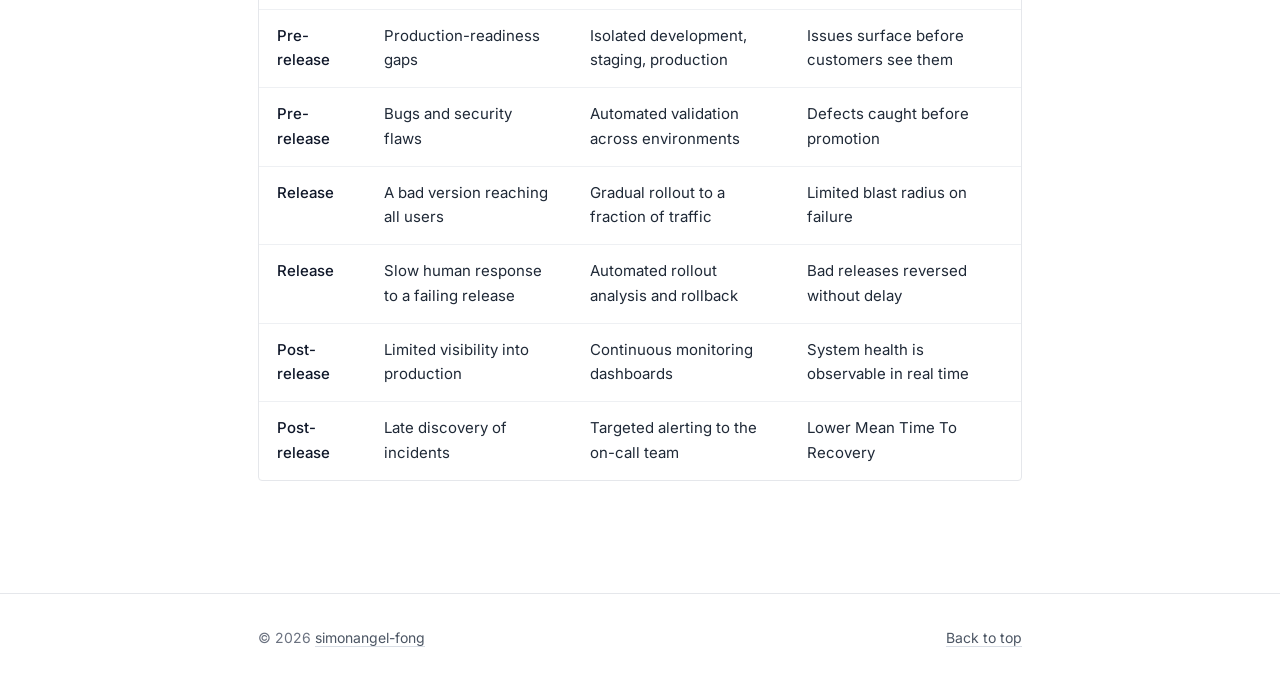
==== commit c91982f0: "Revert "demo rollout: alternative path" This reverts commit db6f3671135d819ae4d42d233d60b00e4a706476" ====
--- a/web/html/index.html
+++ b/web/html/index.html
@@ -307,22 +307,10 @@
                     A healthy release passes every checkpoint. Traffic moves smoothly from a small
                     share to full production, with no manual intervention required.
                 </p>
-
-                <div class="video-wrap">
-                    <video muted controls preload="metadata">
-                        <source src="video/canary_happy.mp4" type="video/mp4">
-                    </video>
-                    <div class="video-placeholder">
-                        <div class="play">▶</div>
-                        <div>Incident response walkthrough</div>
-                    </div>
-
-                </div>
                 <figure class="figure">
-                    <figcaption>Video — Successful release, fully promoted.</figcaption>
+                    <img src="img/canary_happy_path.gif" alt="A successful gradual rollout">
+                    <figcaption>Figure 5 — Successful release, fully promoted.</figcaption>
                 </figure>
-
-
 
                 <h3 class="sub-title">When the release goes wrong</h3>
                 <p>
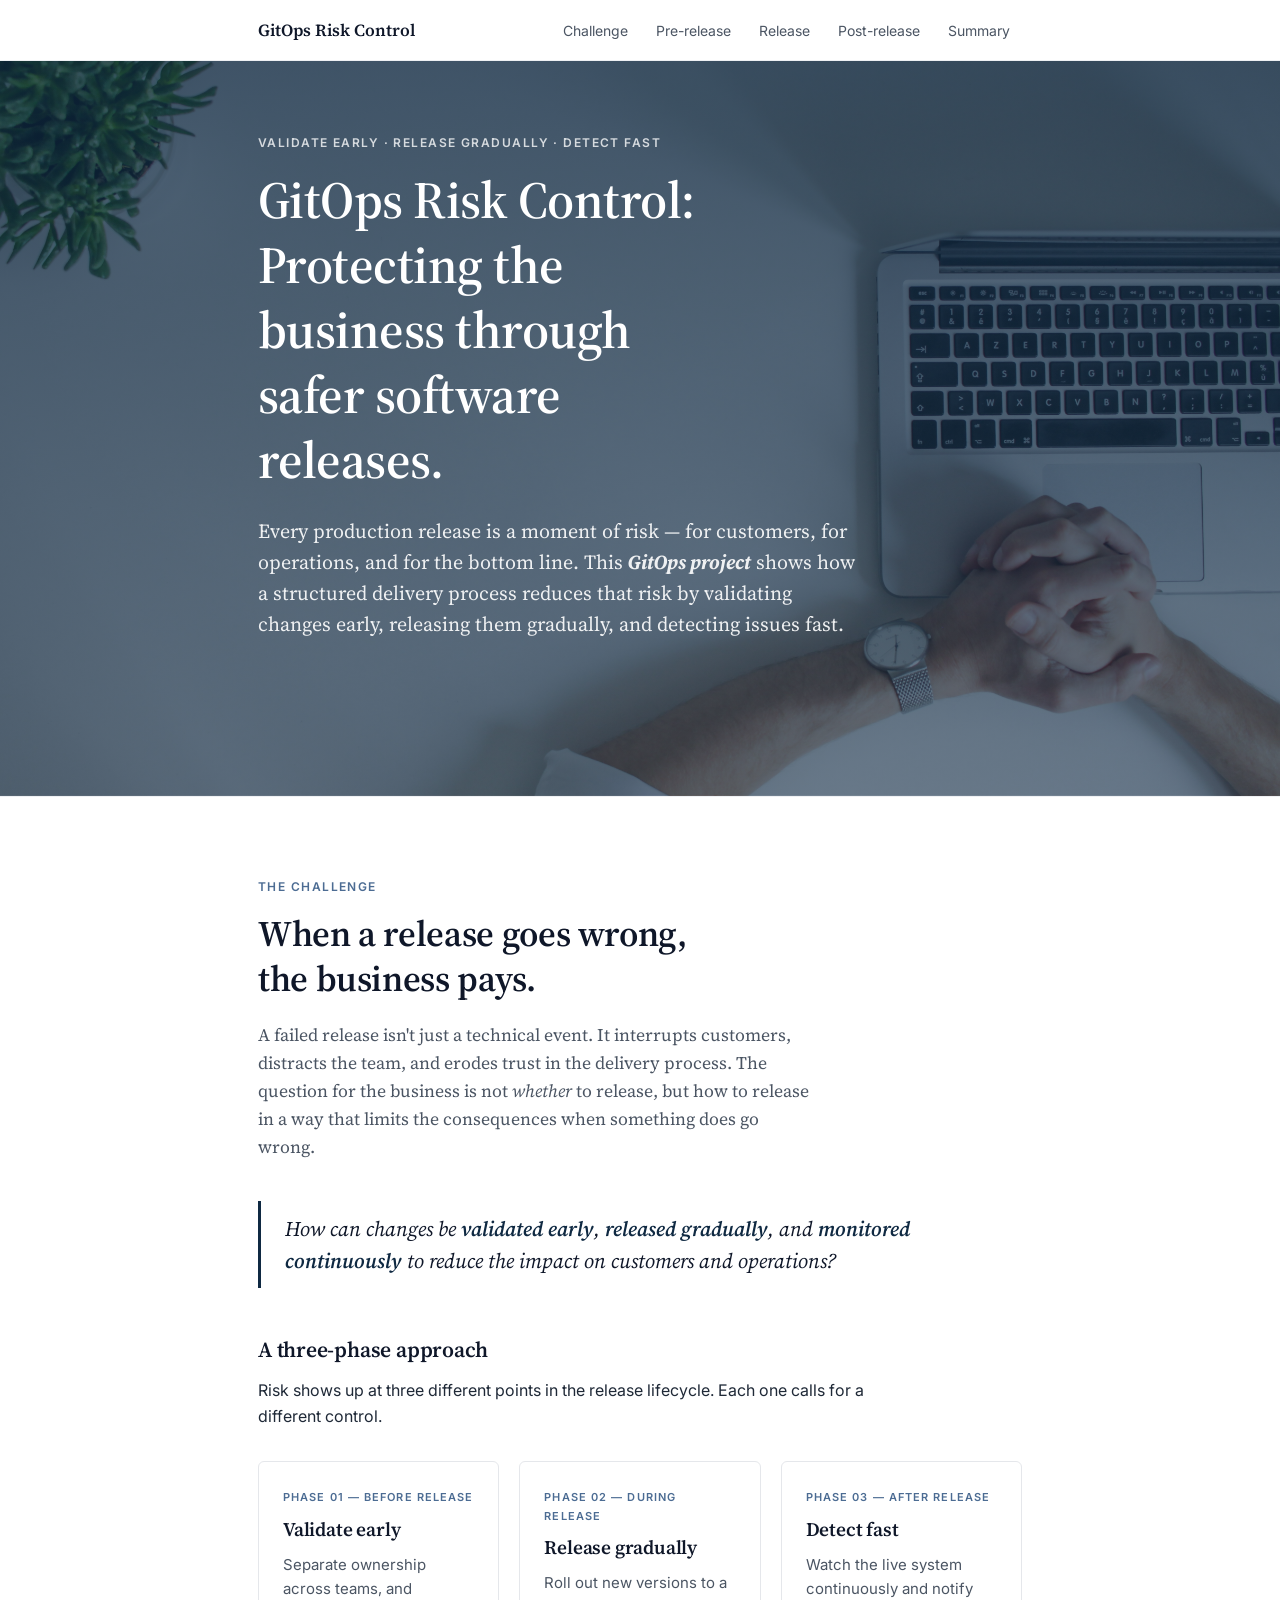
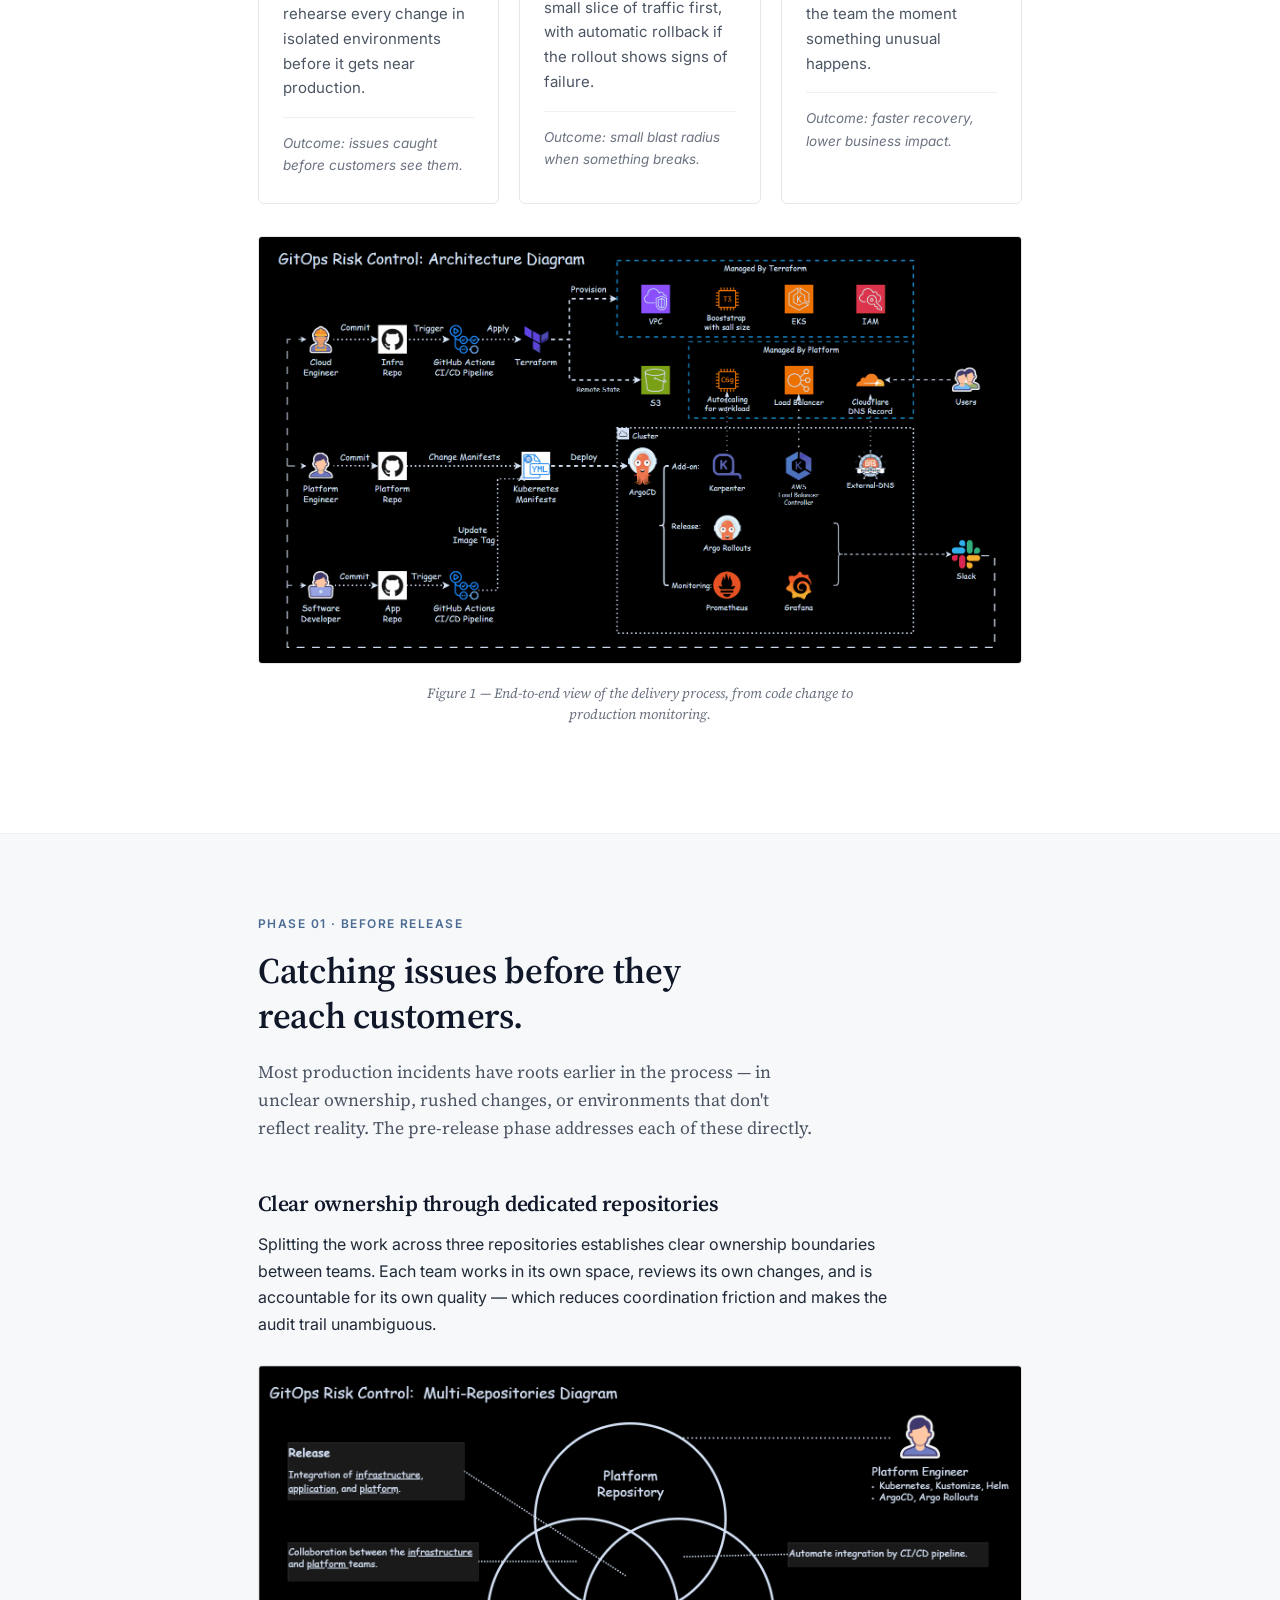
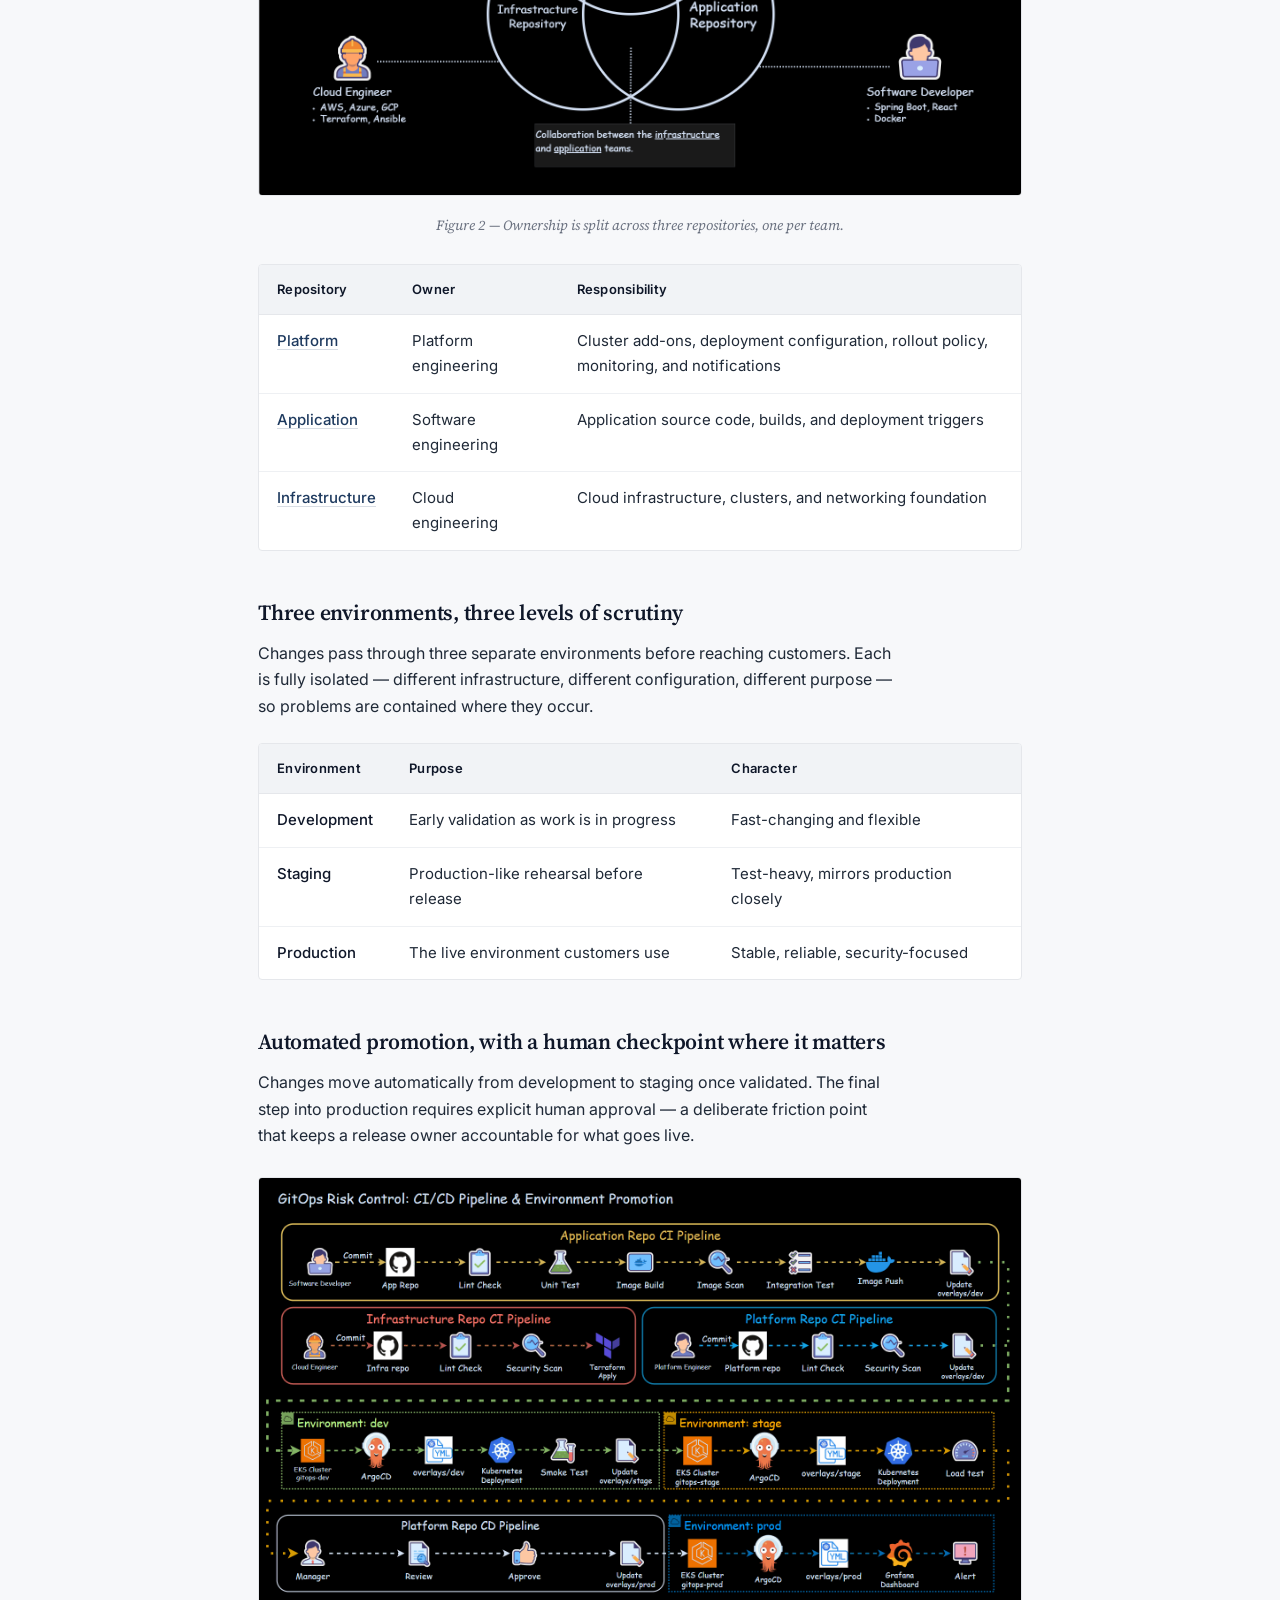
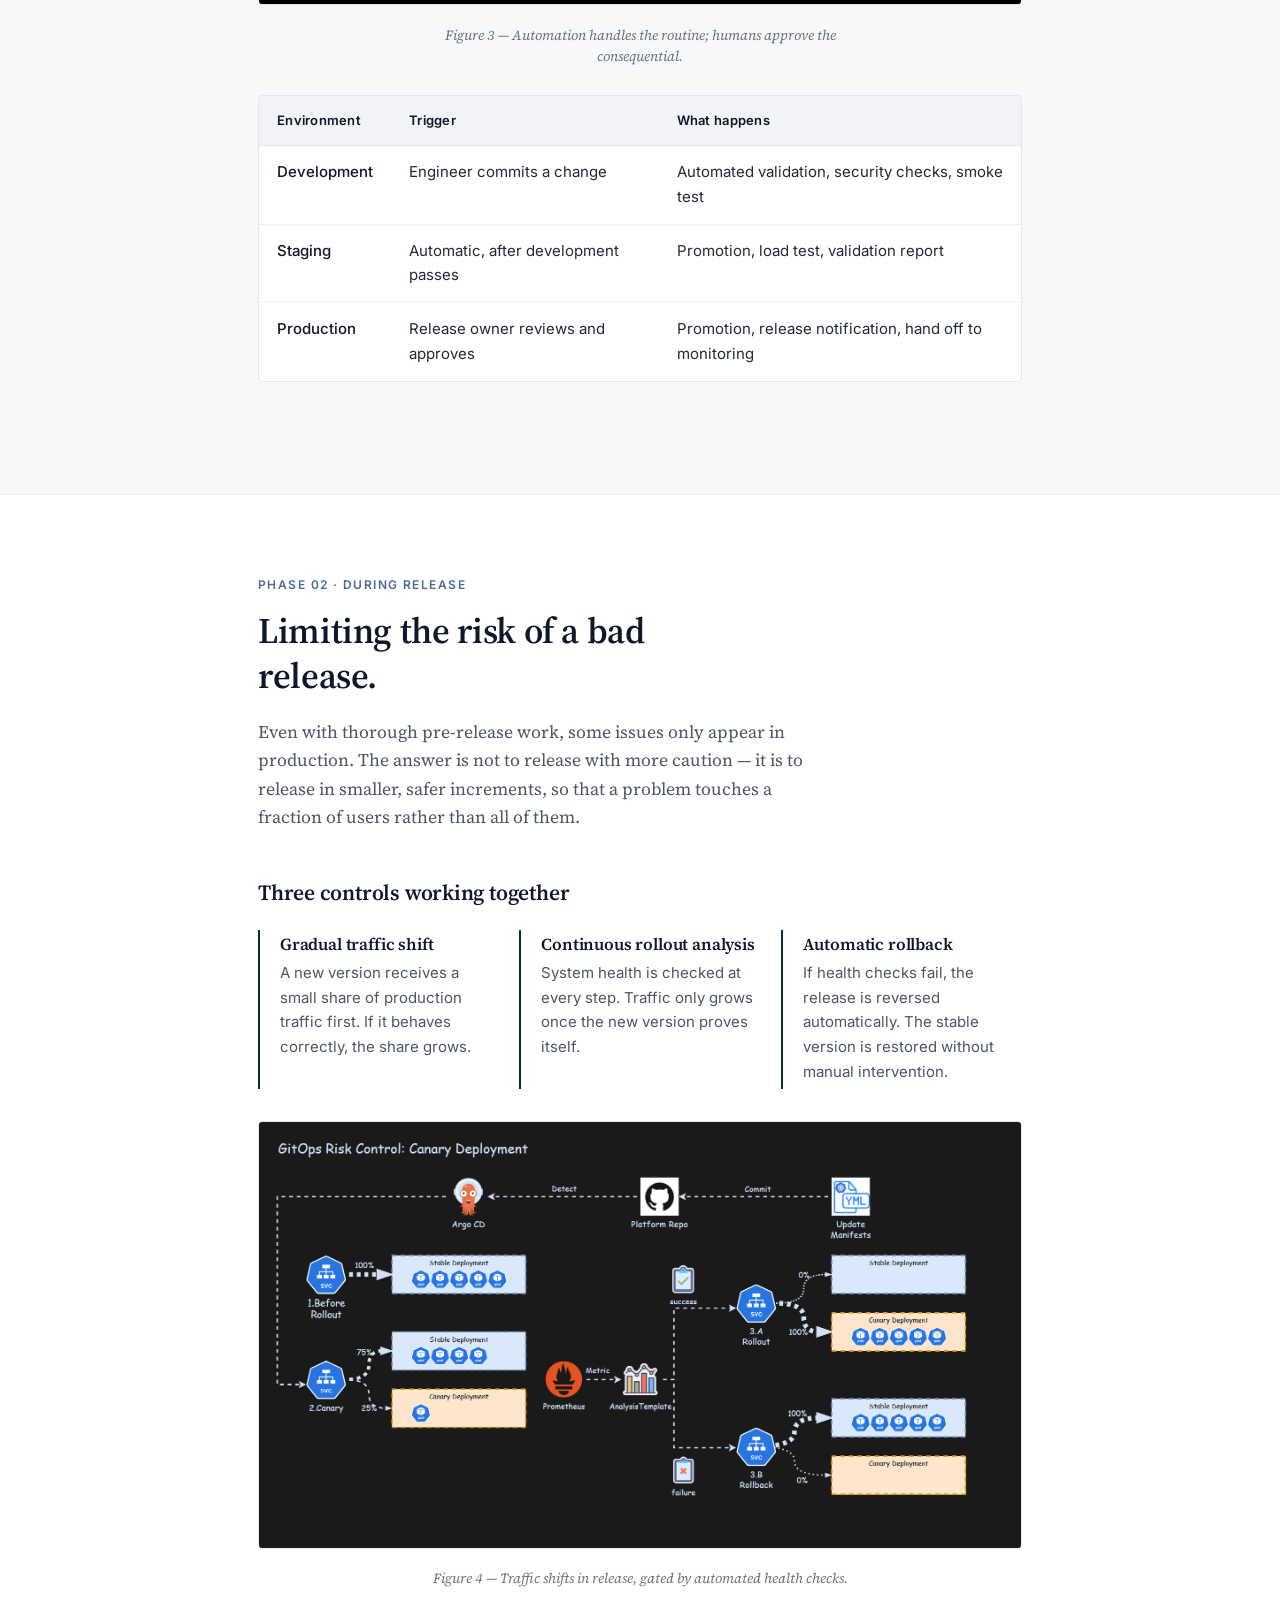
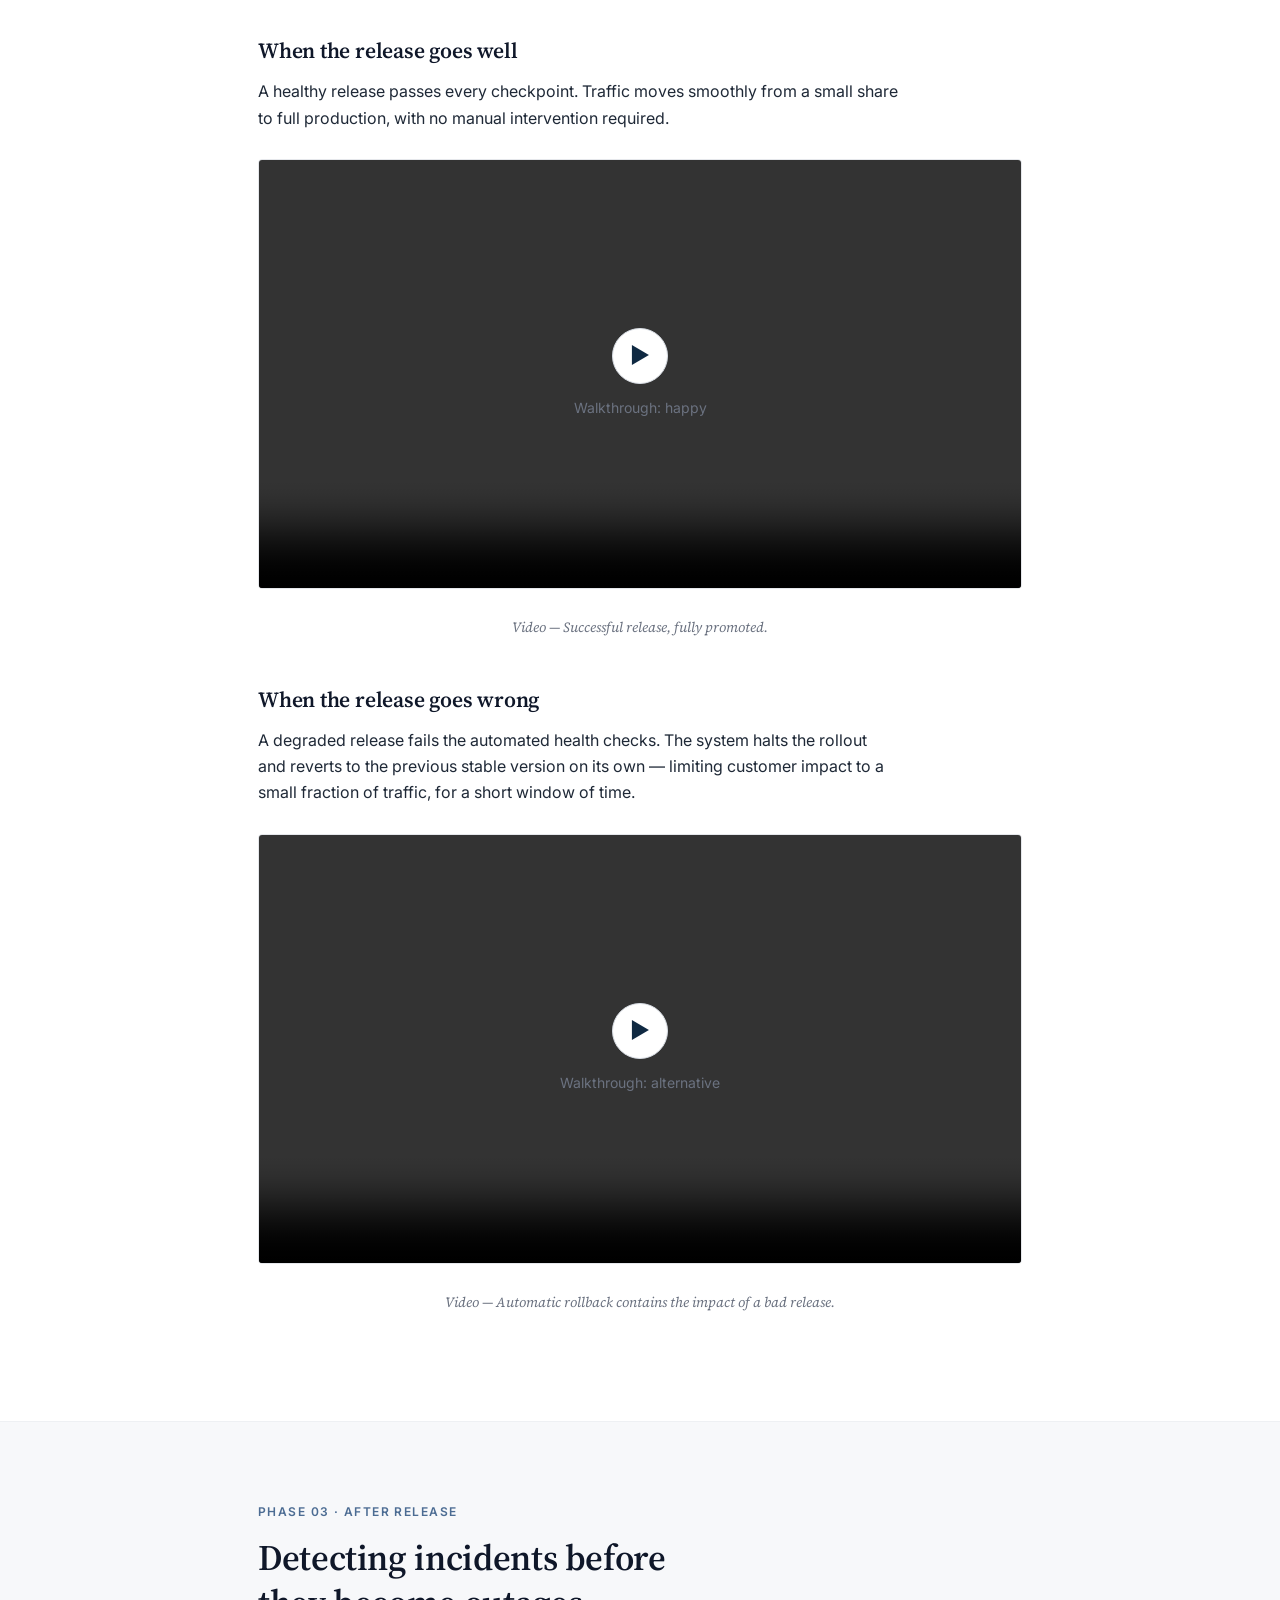
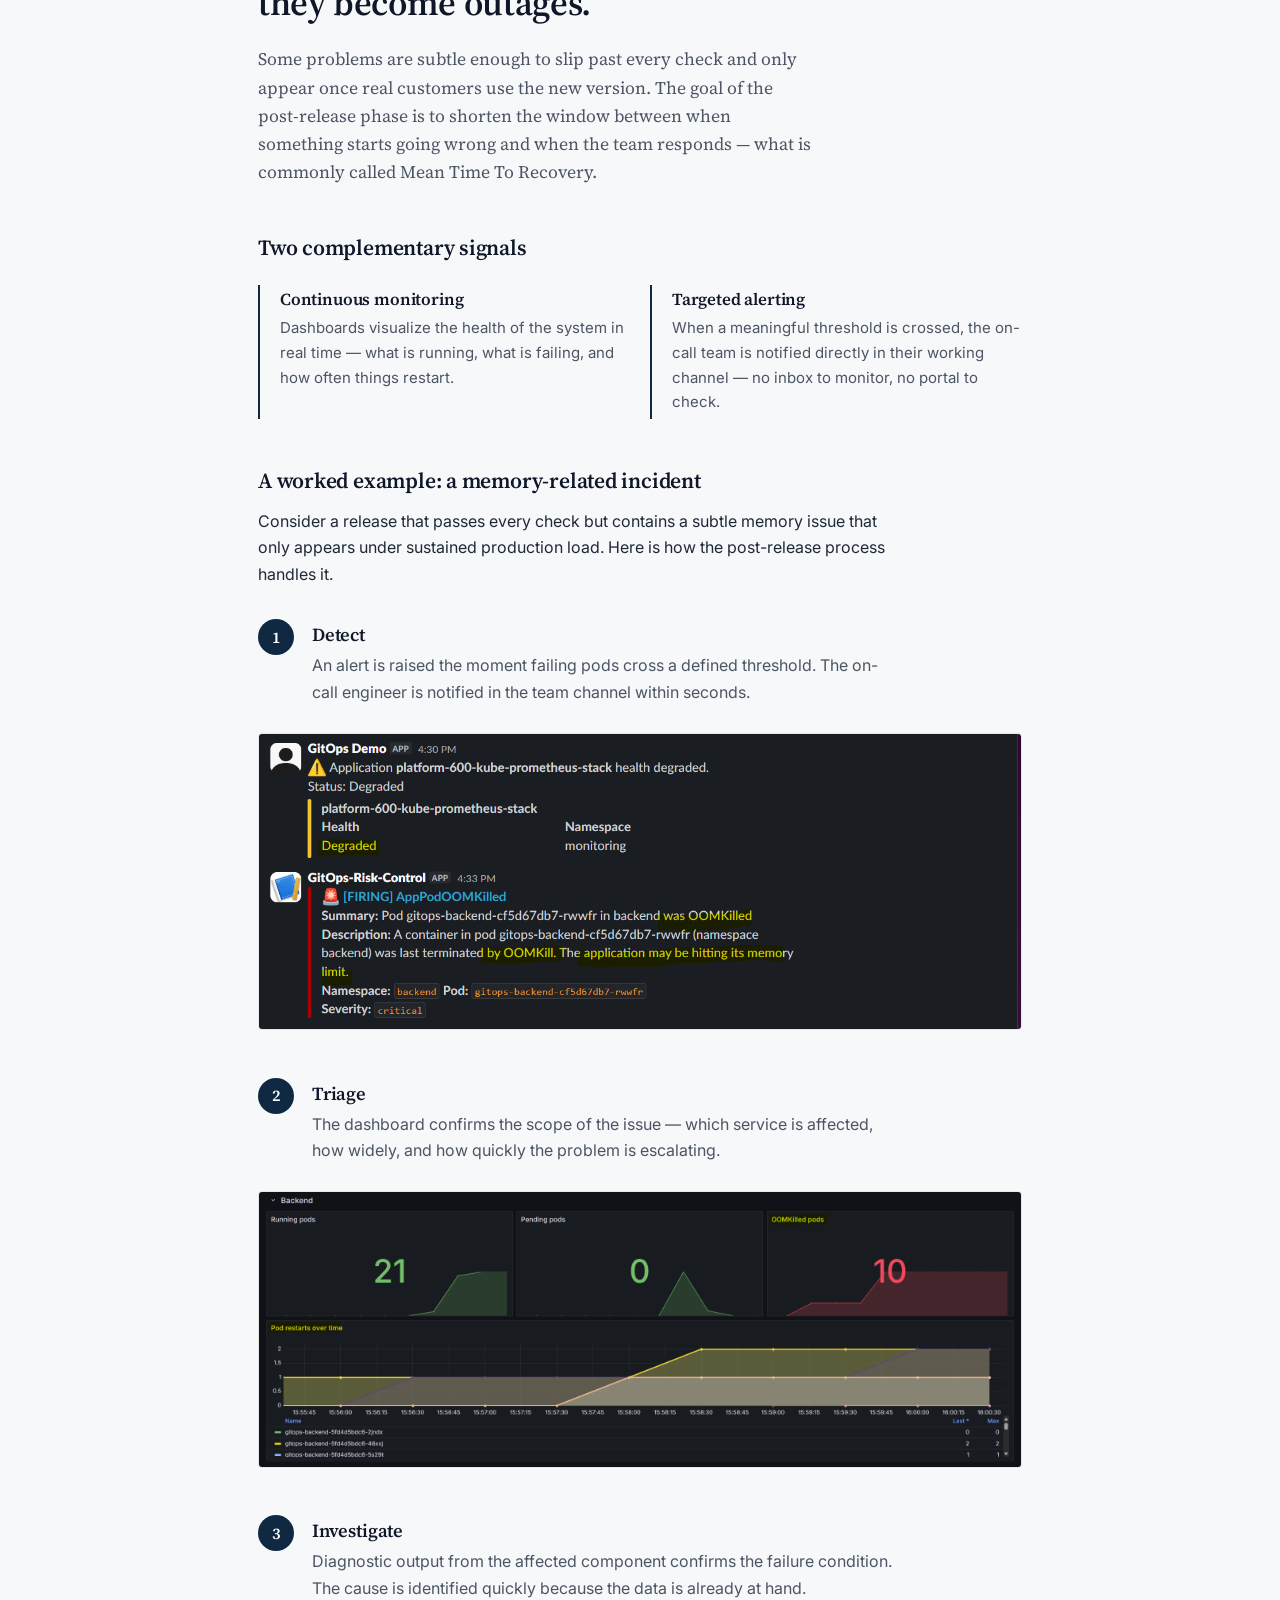
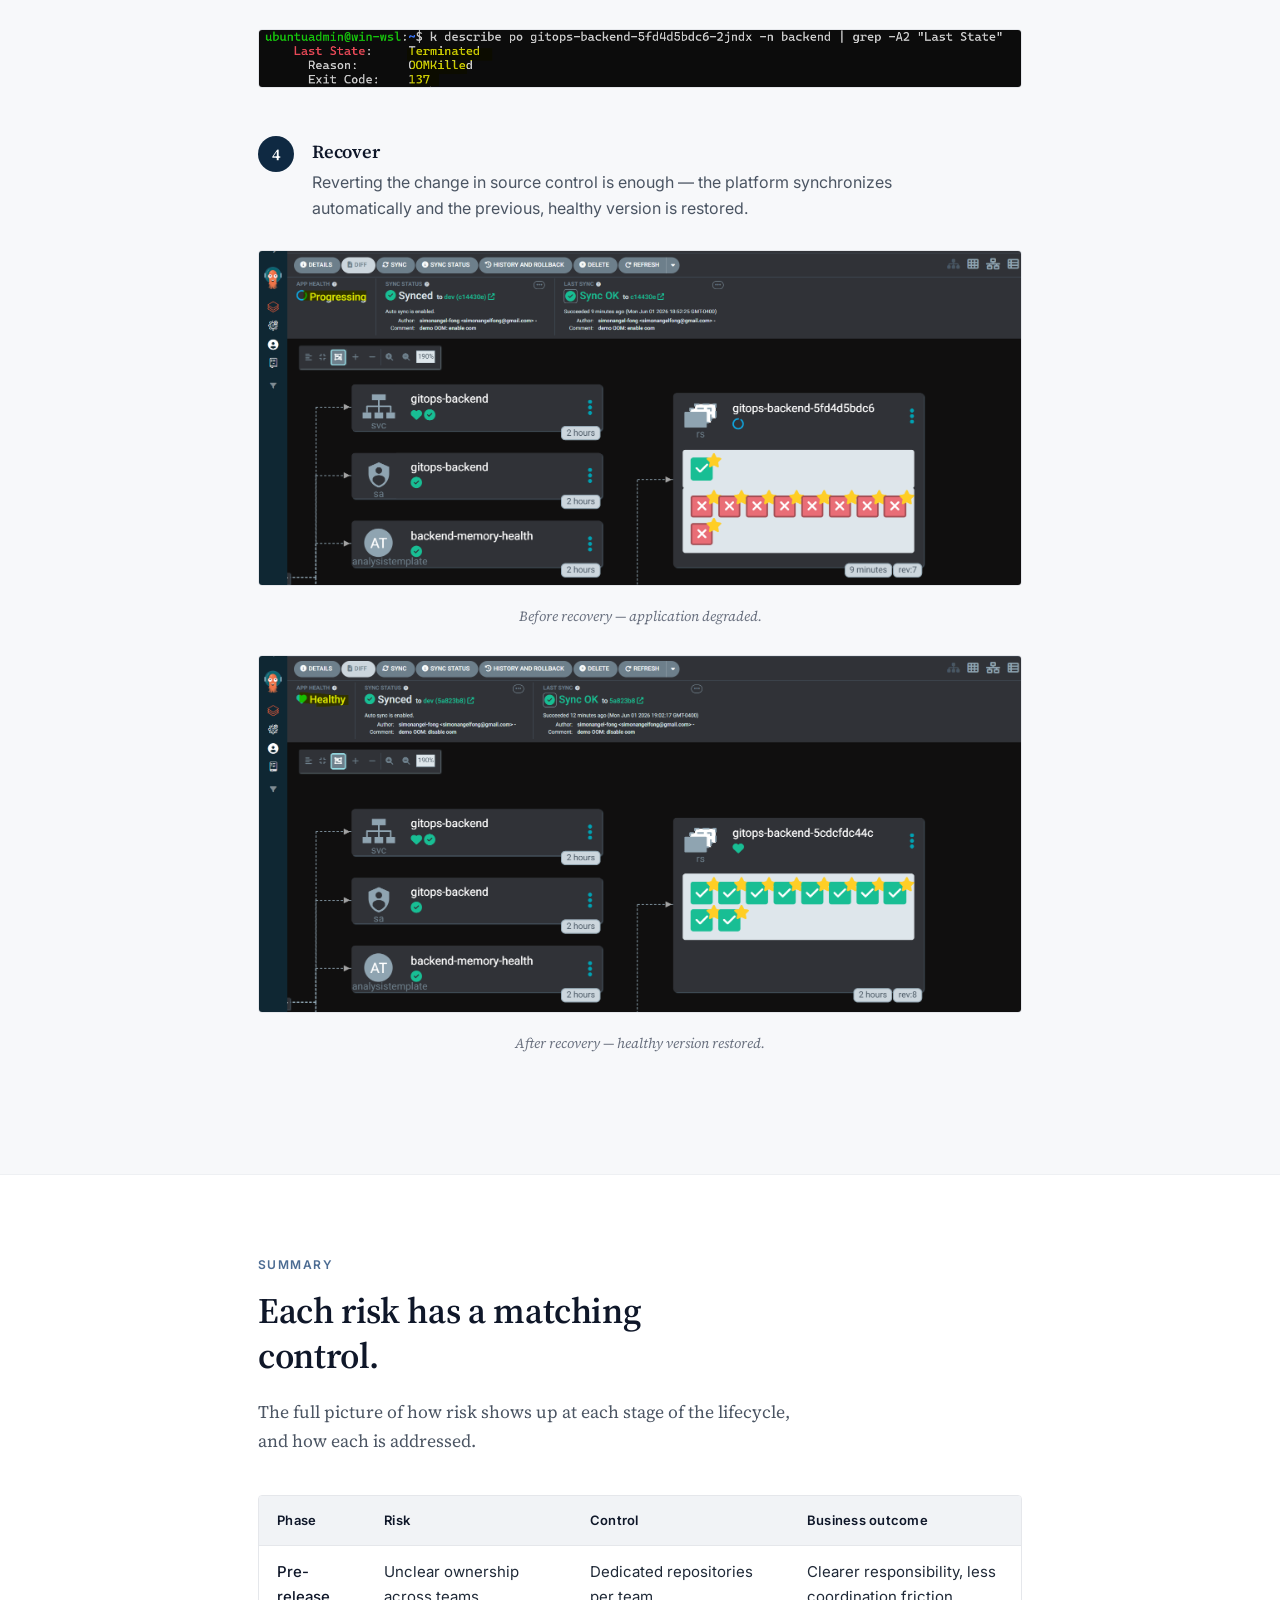
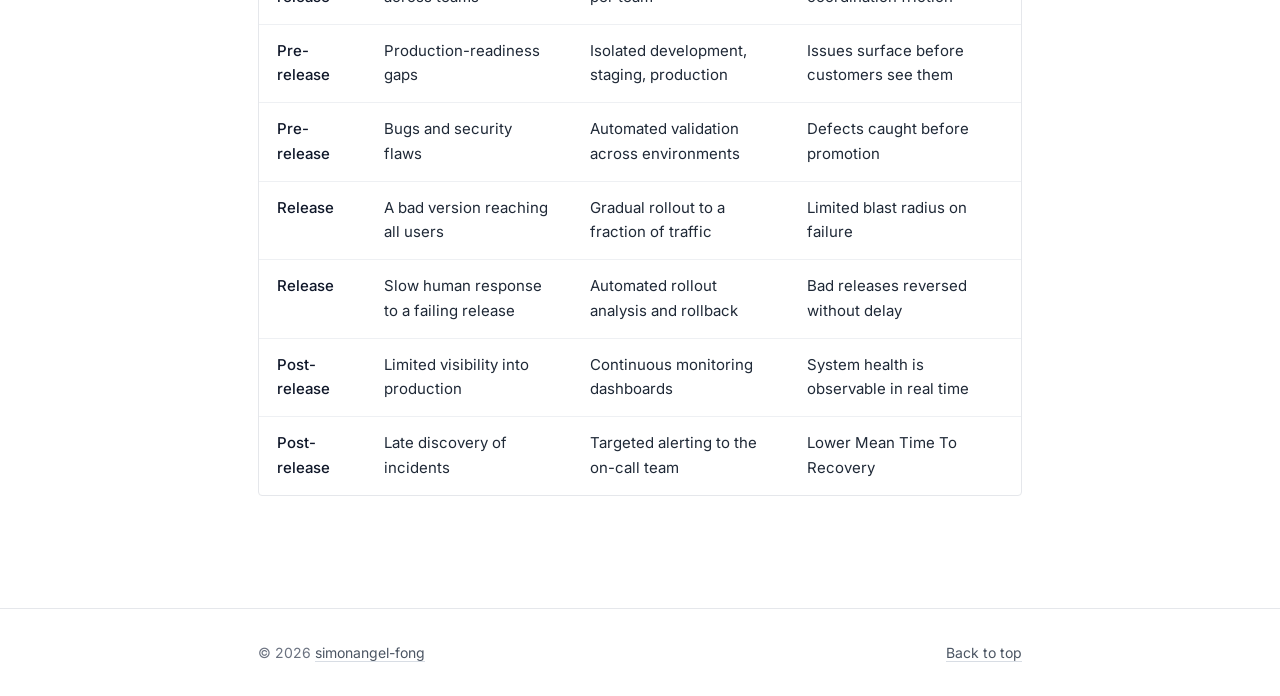
==== commit db764ddd: "web update: video add" ====
--- a/web/html/index.html
+++ b/web/html/index.html
@@ -307,9 +307,19 @@
                     A healthy release passes every checkpoint. Traffic moves smoothly from a small
                     share to full production, with no manual intervention required.
                 </p>
+
+                <div class="video-wrap">
+                    <video muted controls preload="metadata">
+                        <source src="video/canary_happy.mp4" type="video/mp4">
+                    </video>
+                    <div class="video-placeholder">
+                        <div class="play">▶</div>
+                        <div>Walkthrough: happy</div>
+                    </div>
+                </div>
+
                 <figure class="figure">
-                    <img src="img/canary_happy_path.gif" alt="A successful gradual rollout">
-                    <figcaption>Figure 5 — Successful release, fully promoted.</figcaption>
+                    <figcaption>Video — Successful release, fully promoted.</figcaption>
                 </figure>
 
                 <h3 class="sub-title">When the release goes wrong</h3>
@@ -318,9 +328,19 @@
                     and reverts to the previous stable version on its own — limiting customer impact
                     to a small fraction of traffic, for a short window of time.
                 </p>
+
+                <div class="video-wrap">
+                    <video muted controls preload="metadata">
+                        <source src="video/canary_alternative.mp4" type="video/mp4">
+                    </video>
+                    <div class="video-placeholder">
+                        <div class="play">▶</div>
+                        <div>Walkthrough: alternative</div>
+                    </div>
+                </div>
+
                 <figure class="figure">
-                    <img src="img/canary_failure_rollback.gif" alt="A failed release rolling back automatically">
-                    <figcaption>Figure 6 — Automatic rollback contains the impact of a bad release.</figcaption>
+                    <figcaption>Video — Automatic rollback contains the impact of a bad release.</figcaption>
                 </figure>
             </div>
         </section>
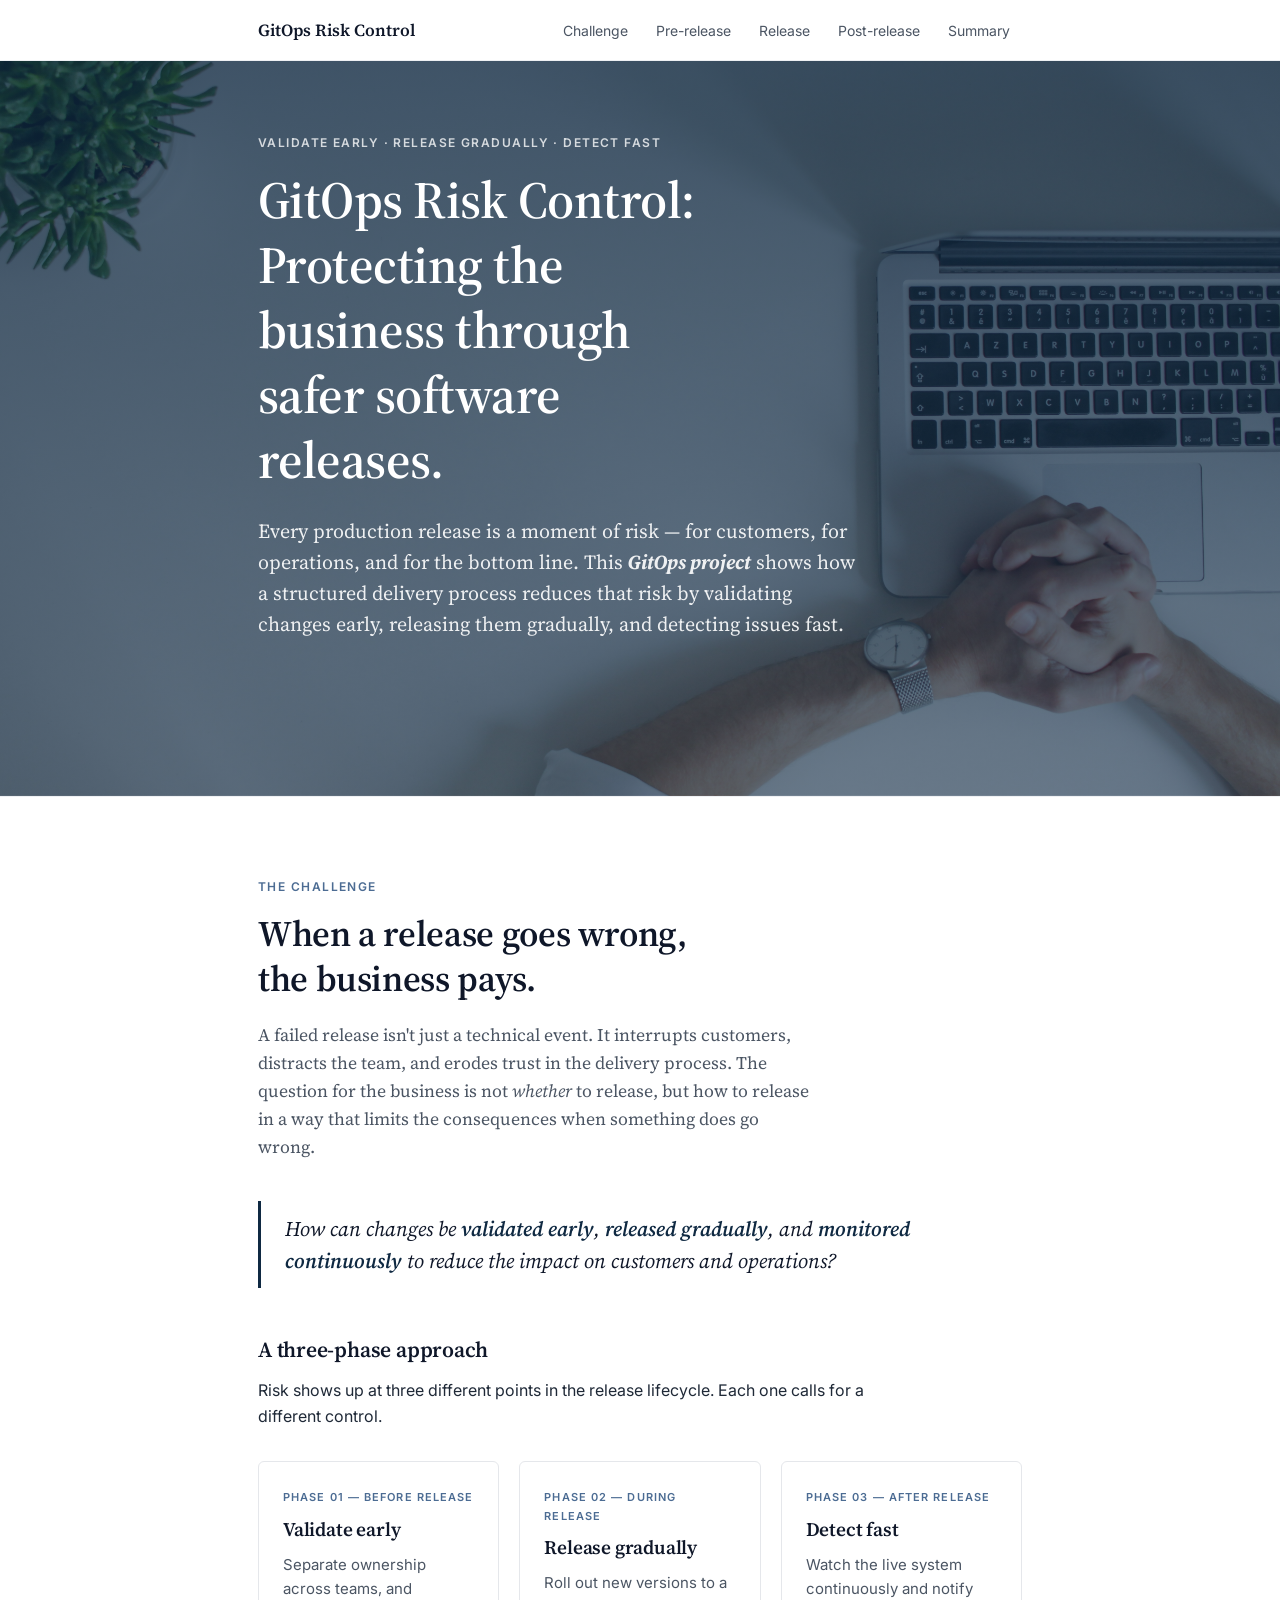
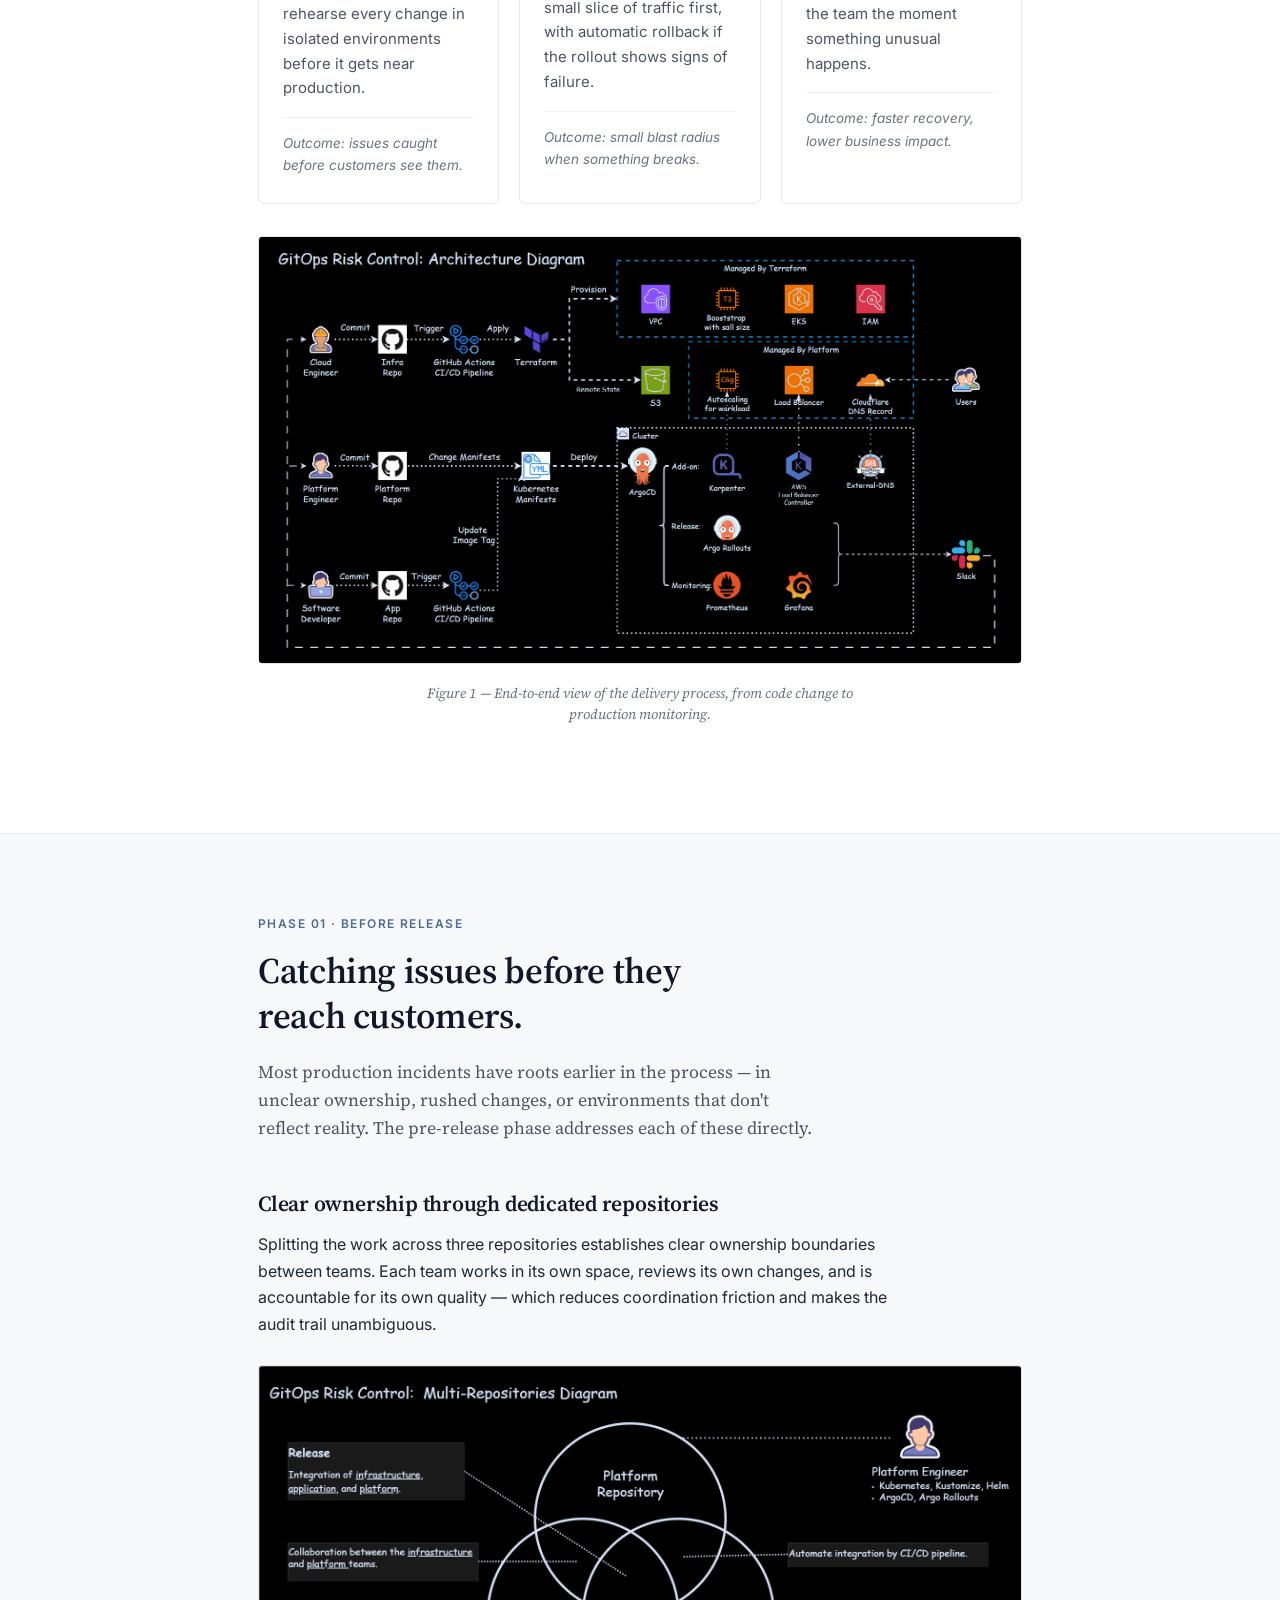
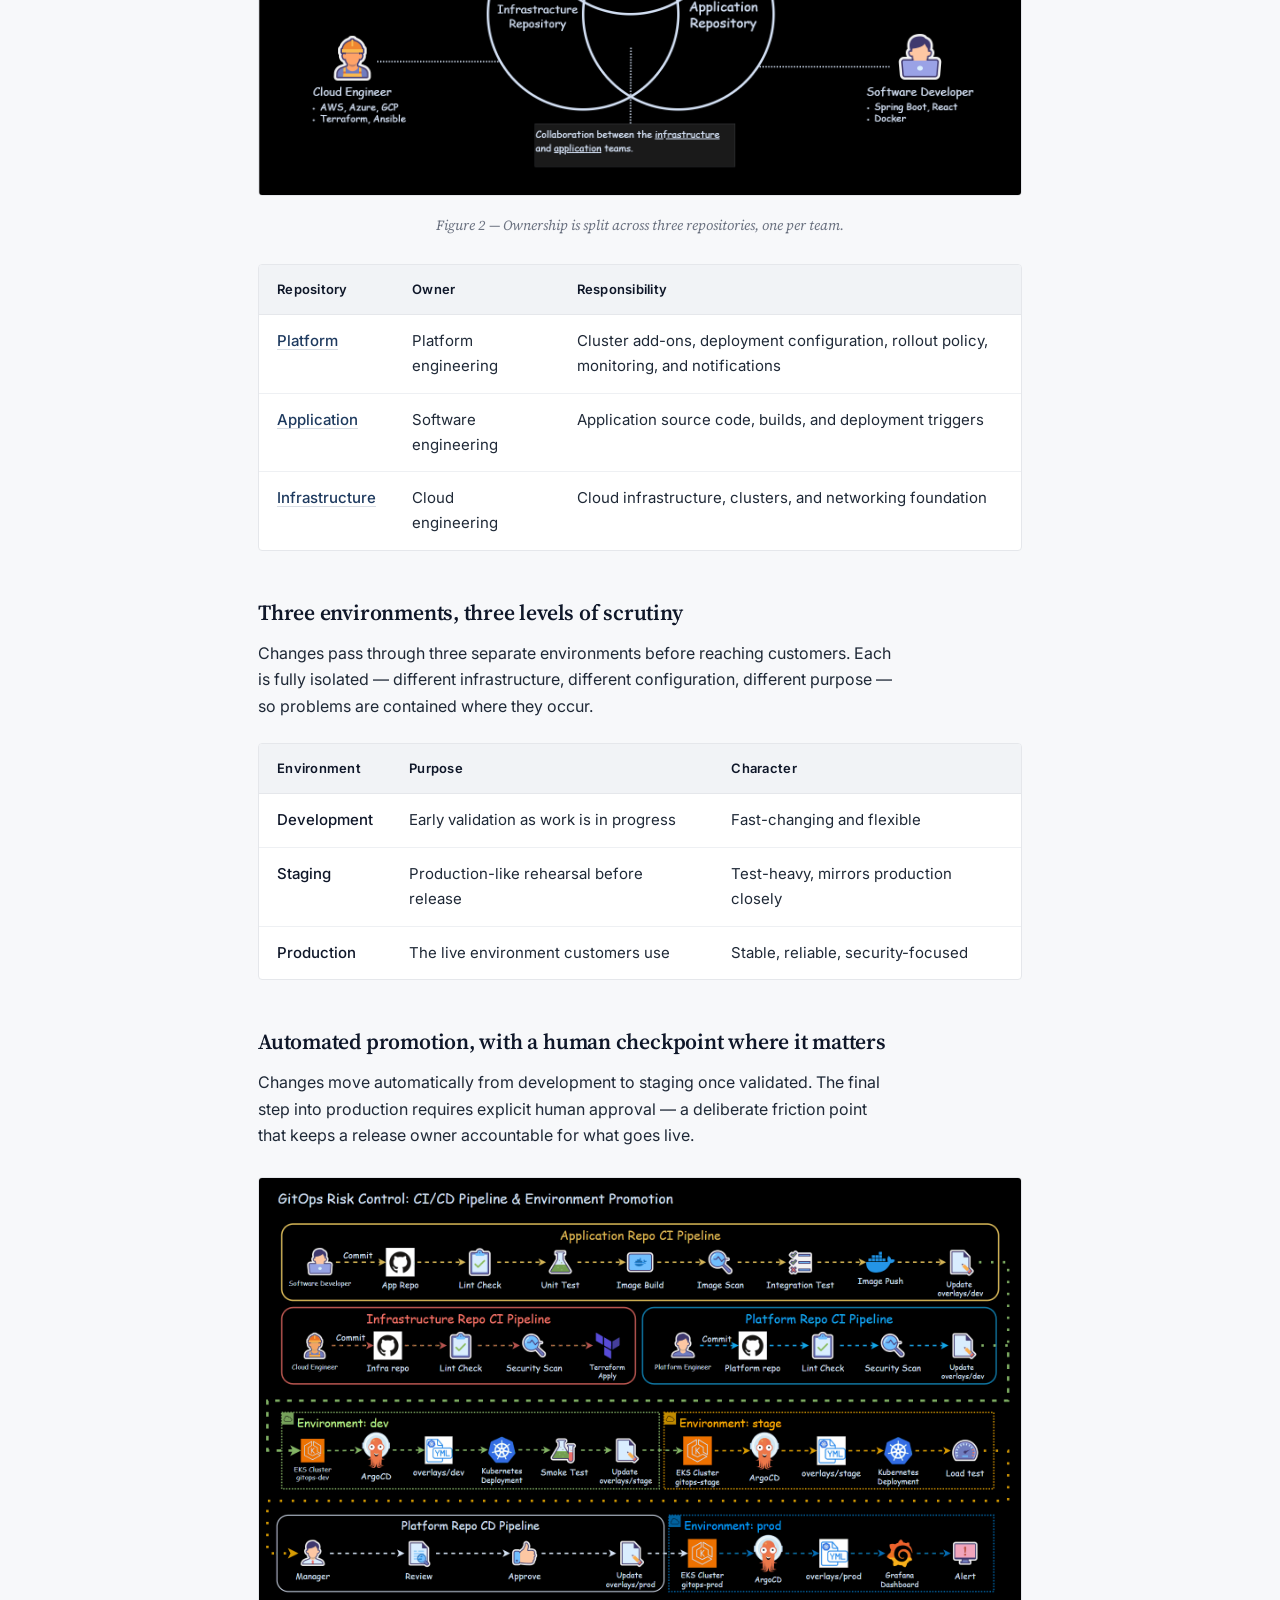
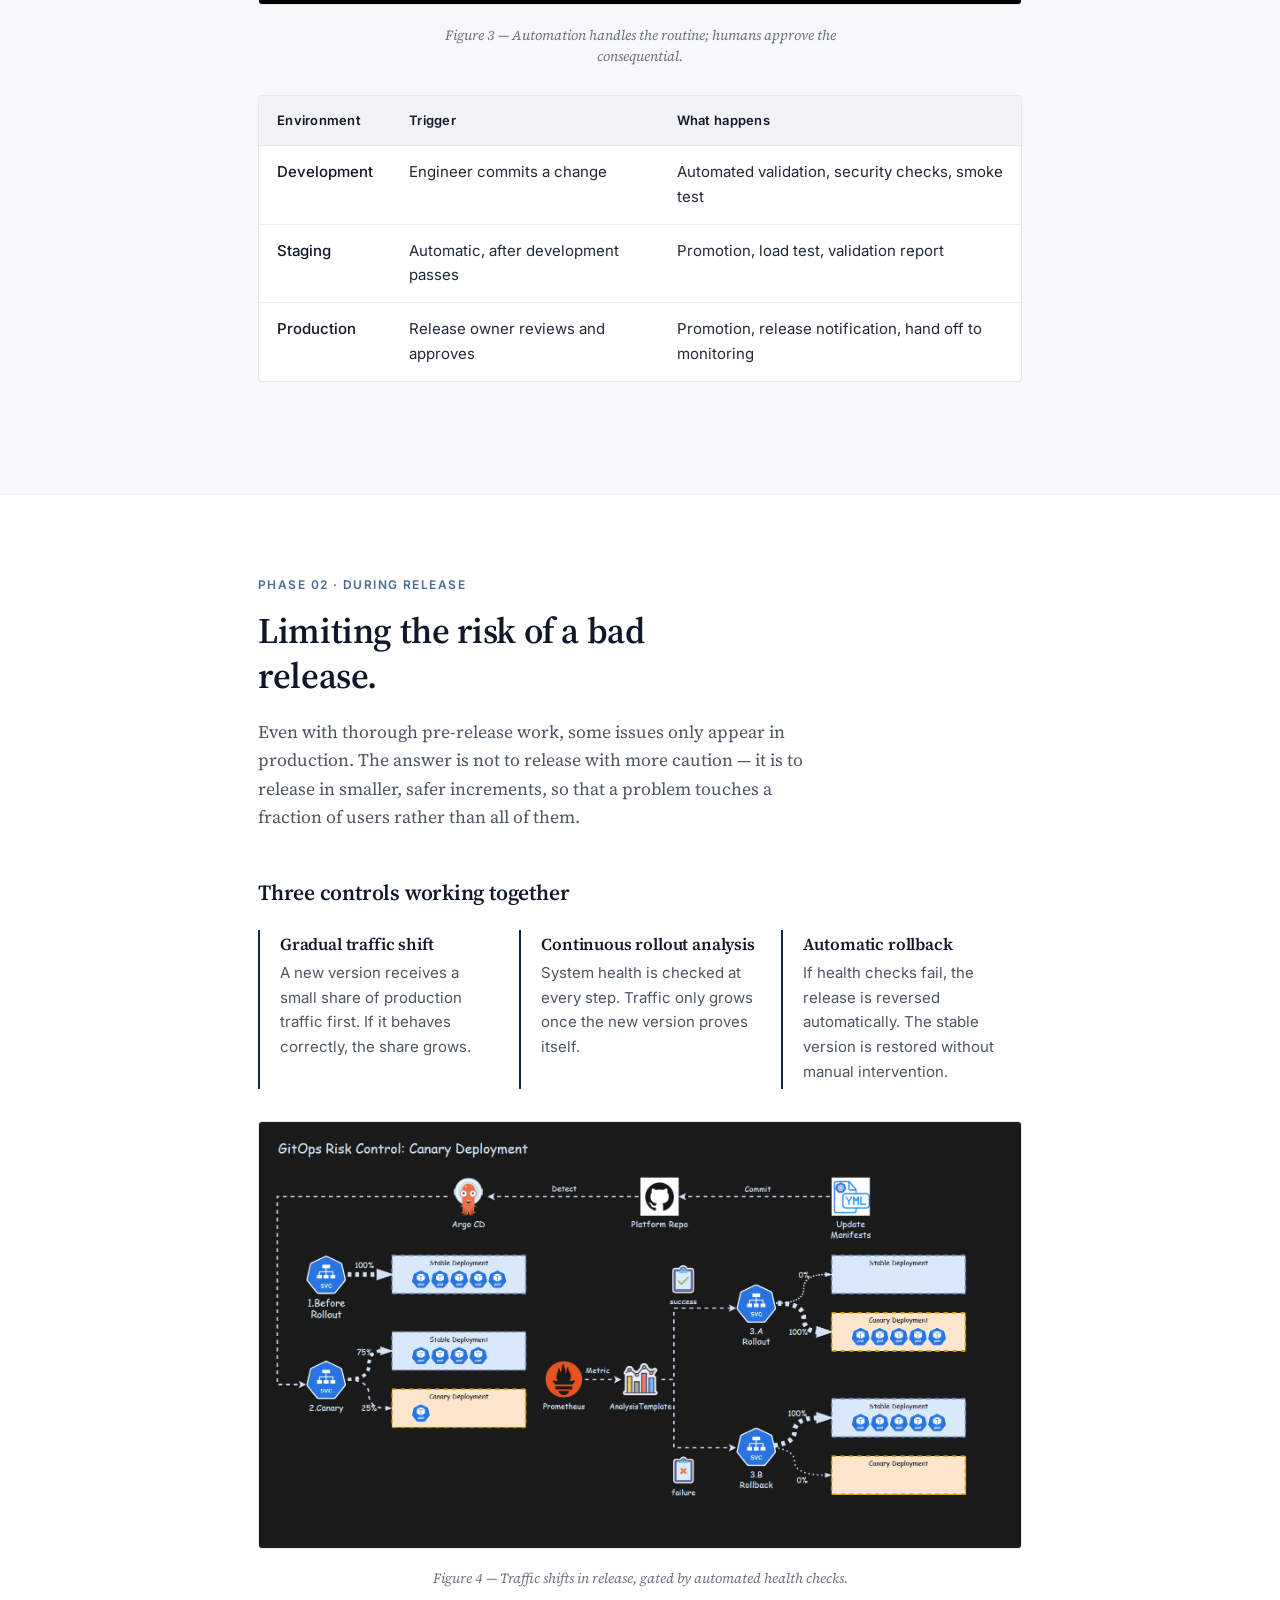
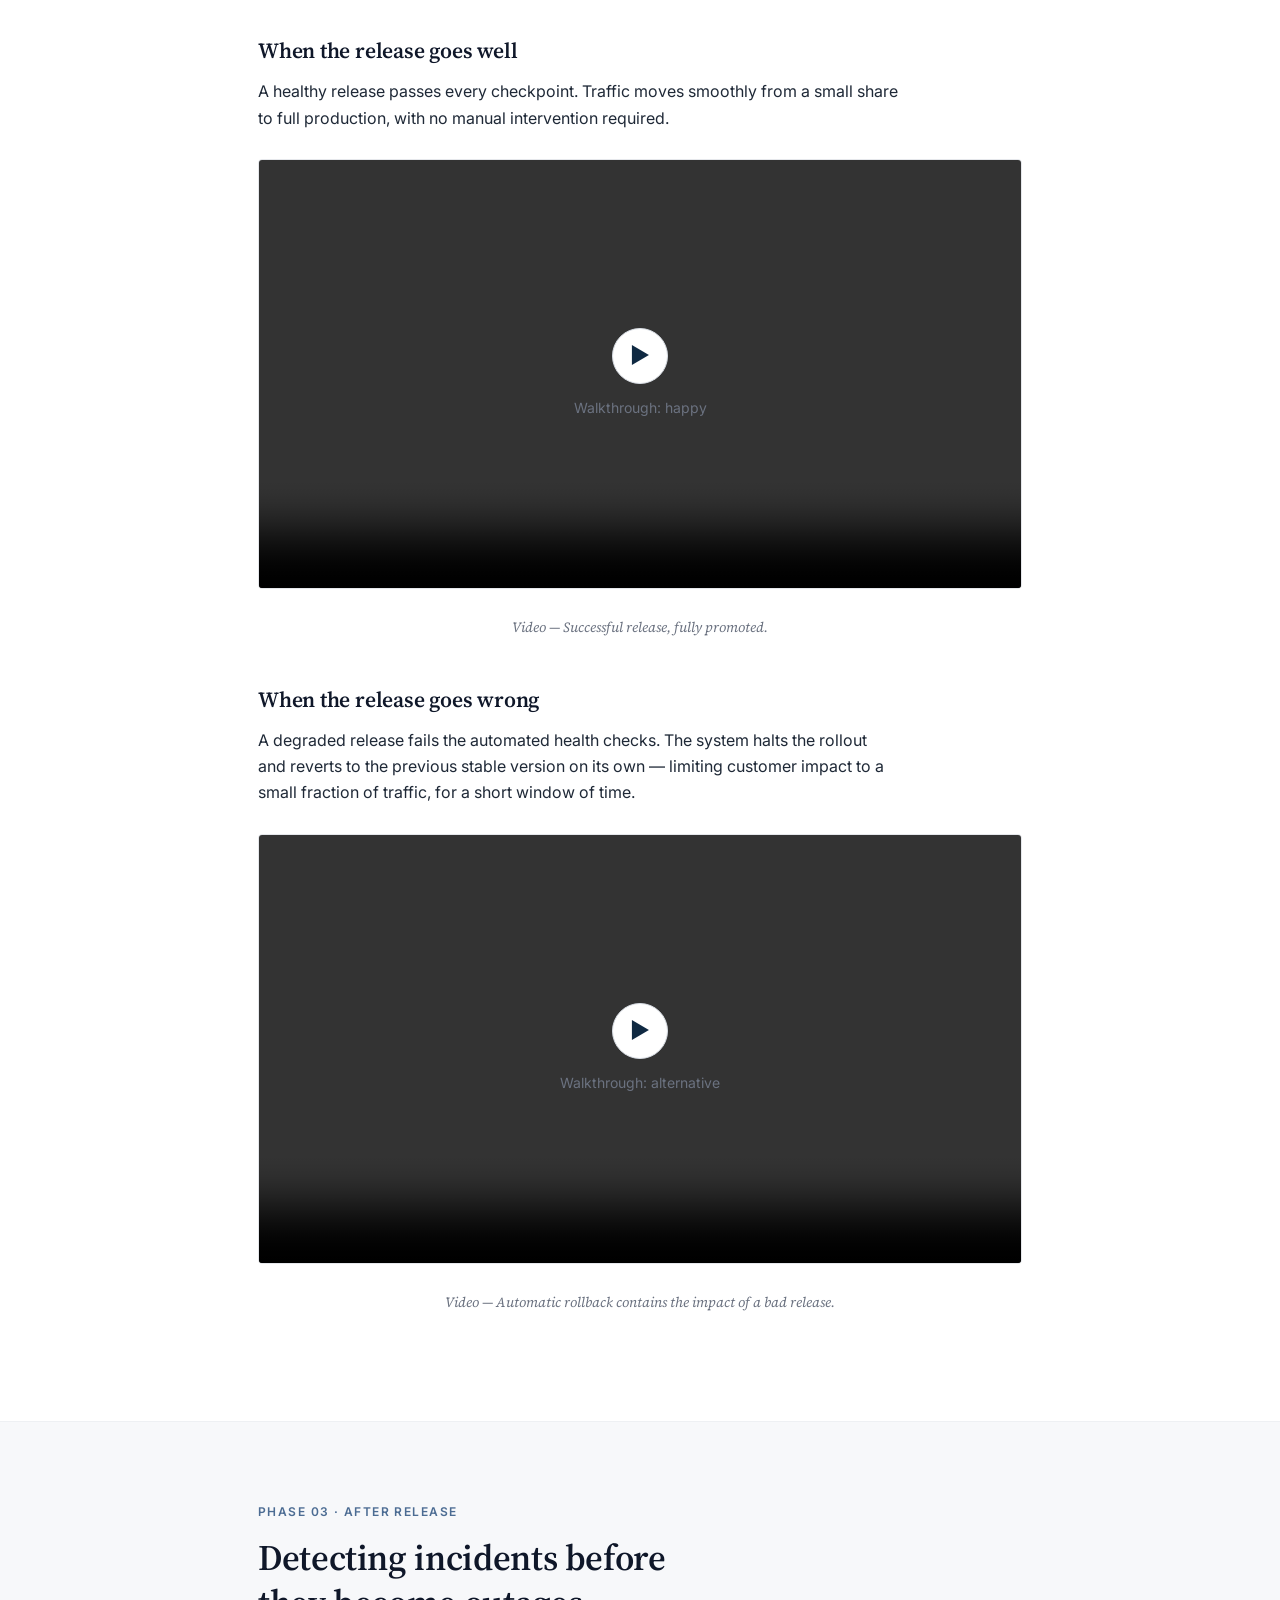
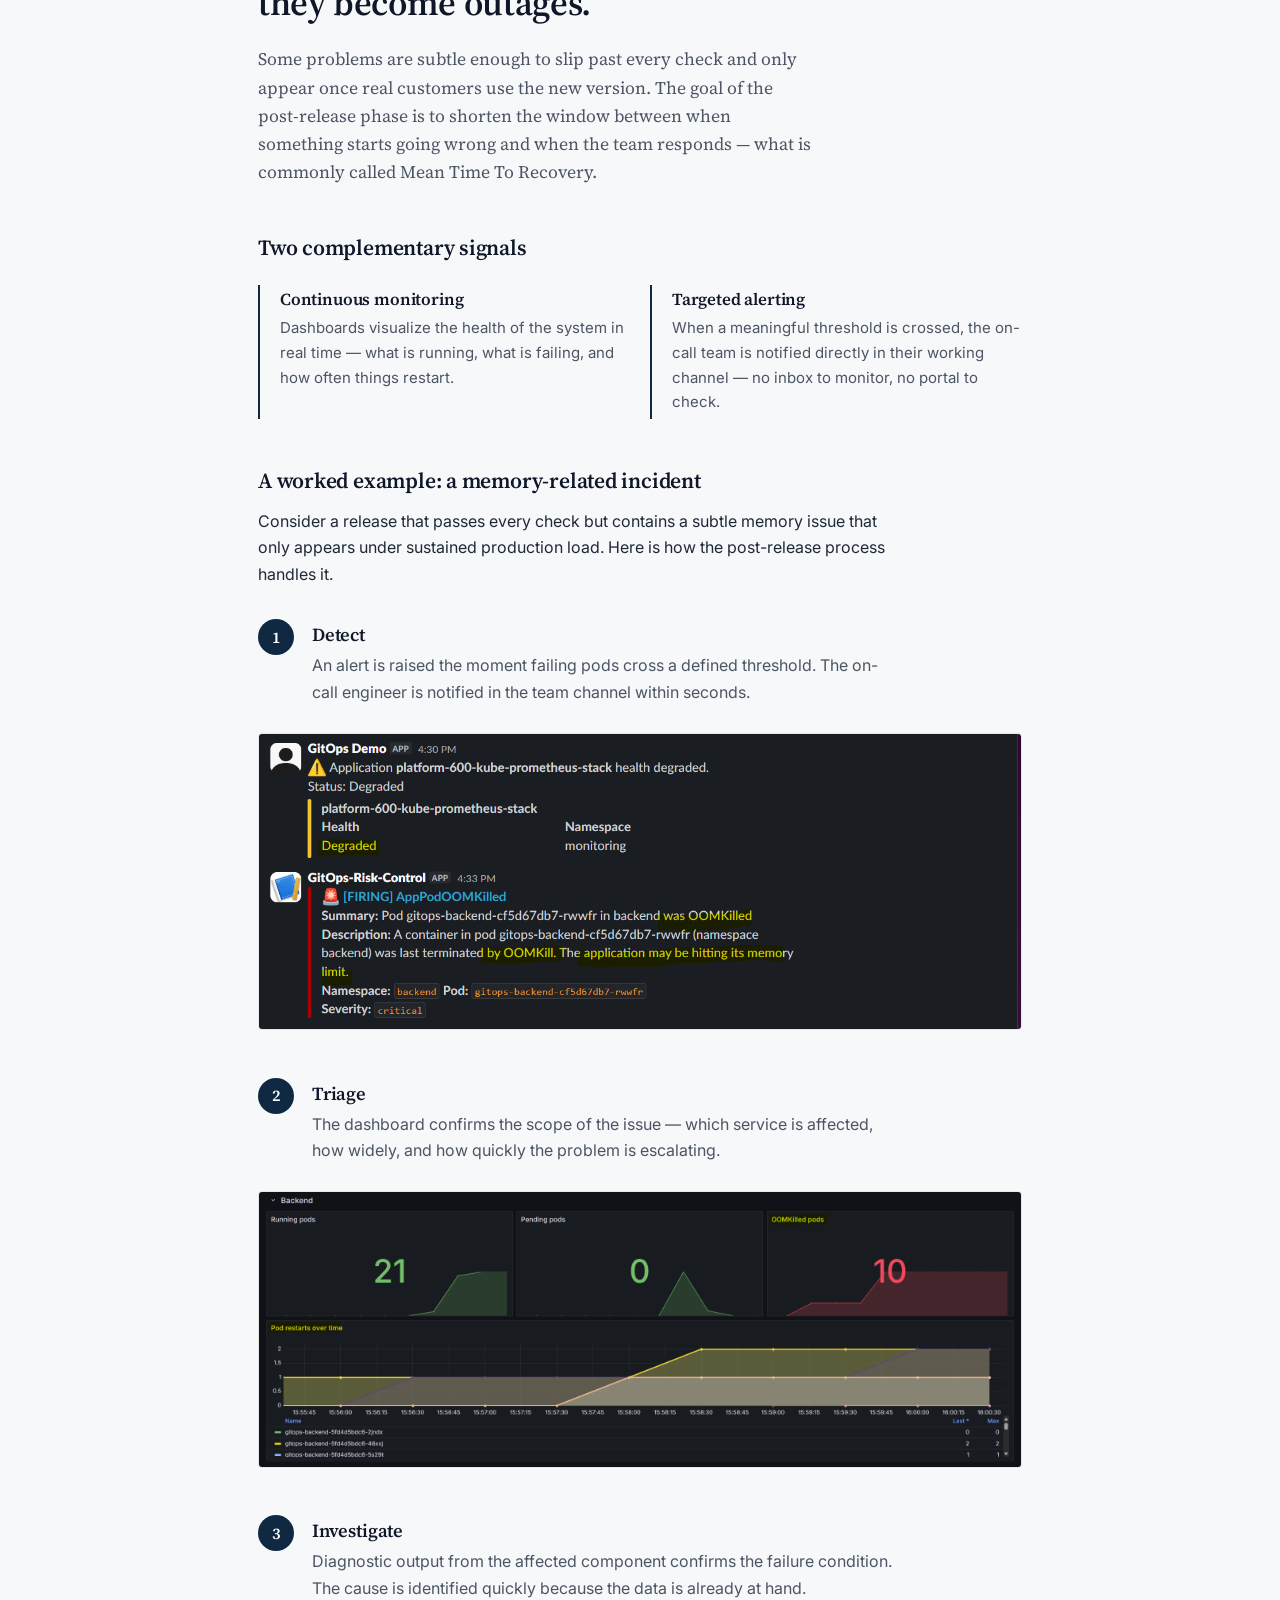
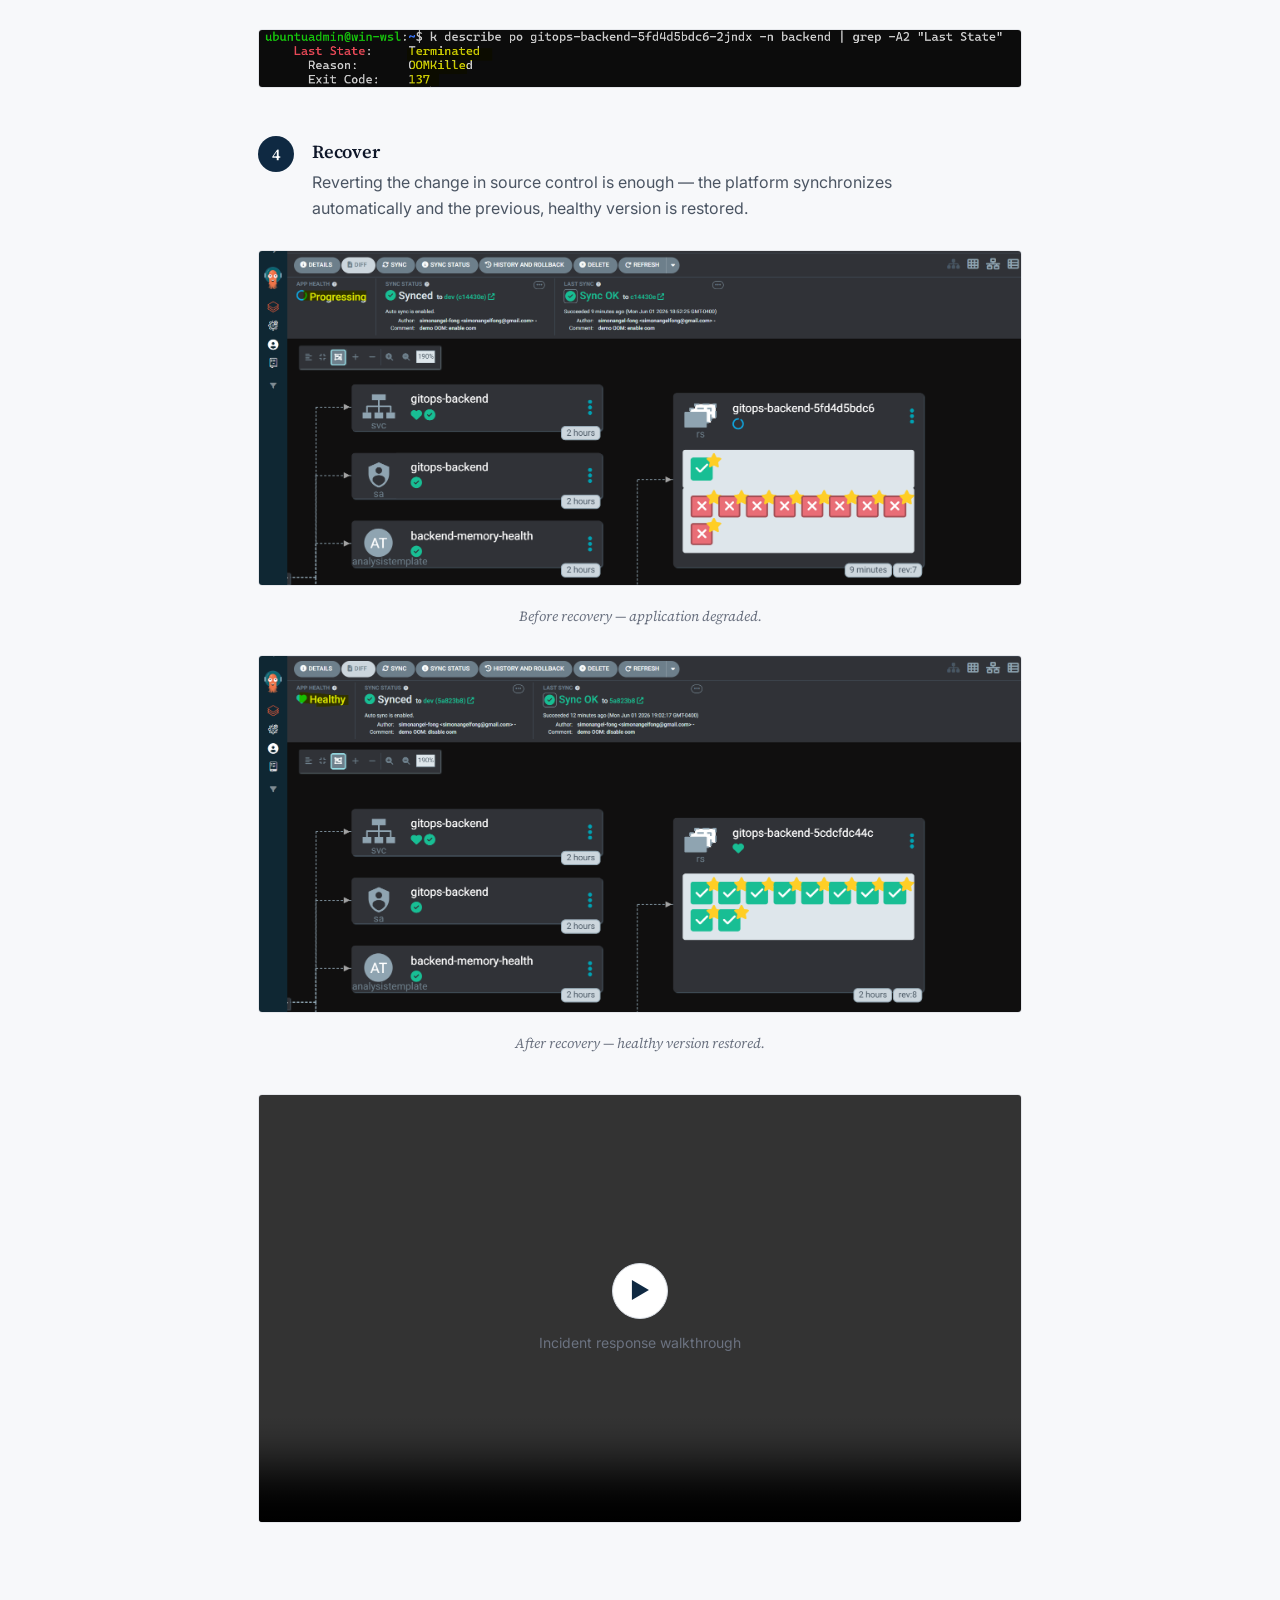
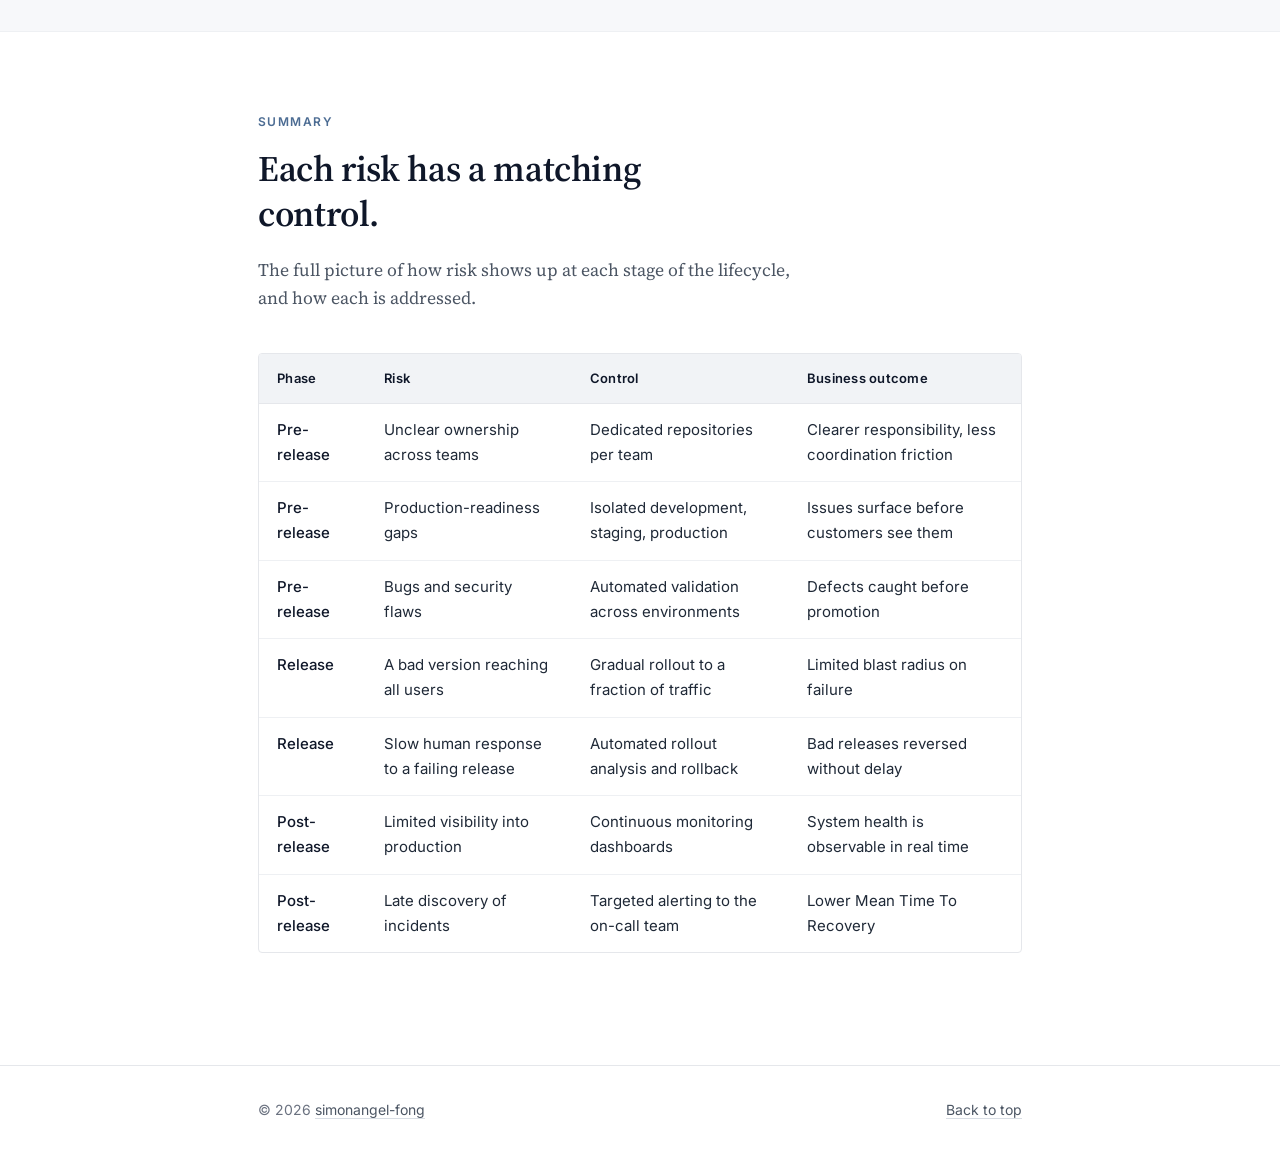
==== commit 0bda3bd5: "web update: video add" ====
--- a/web/html/index.html
+++ b/web/html/index.html
@@ -440,7 +440,7 @@
                     </li>
                 </ol>
 
-                <!-- <div class="video-wrap">
+                <div class="video-wrap">
                     <video muted controls preload="metadata">
                         <source src="./video/oom-demo.mp4" type="video/mp4">
                     </video>
@@ -448,7 +448,7 @@
                         <div class="play">▶</div>
                         <div>Incident response walkthrough</div>
                     </div>
-                </div> -->
+                </div>
             </div>
         </section>
 
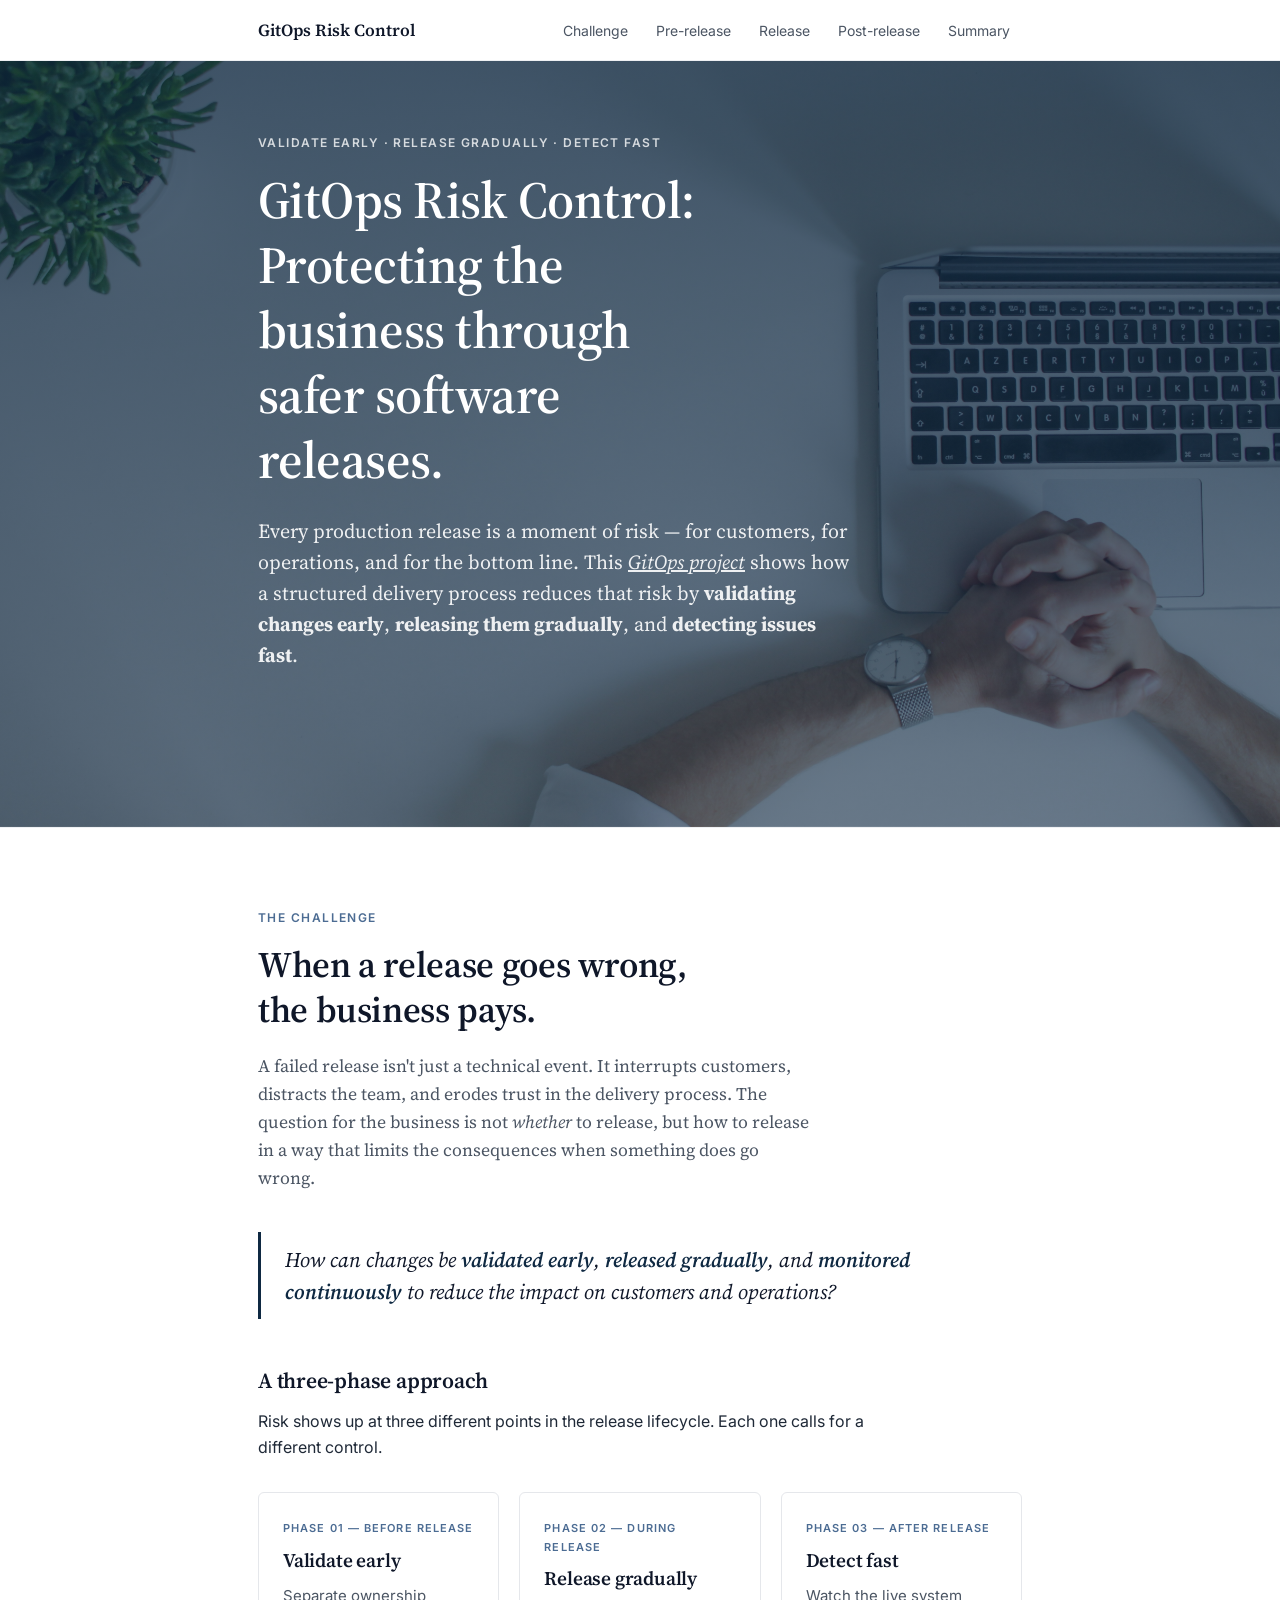
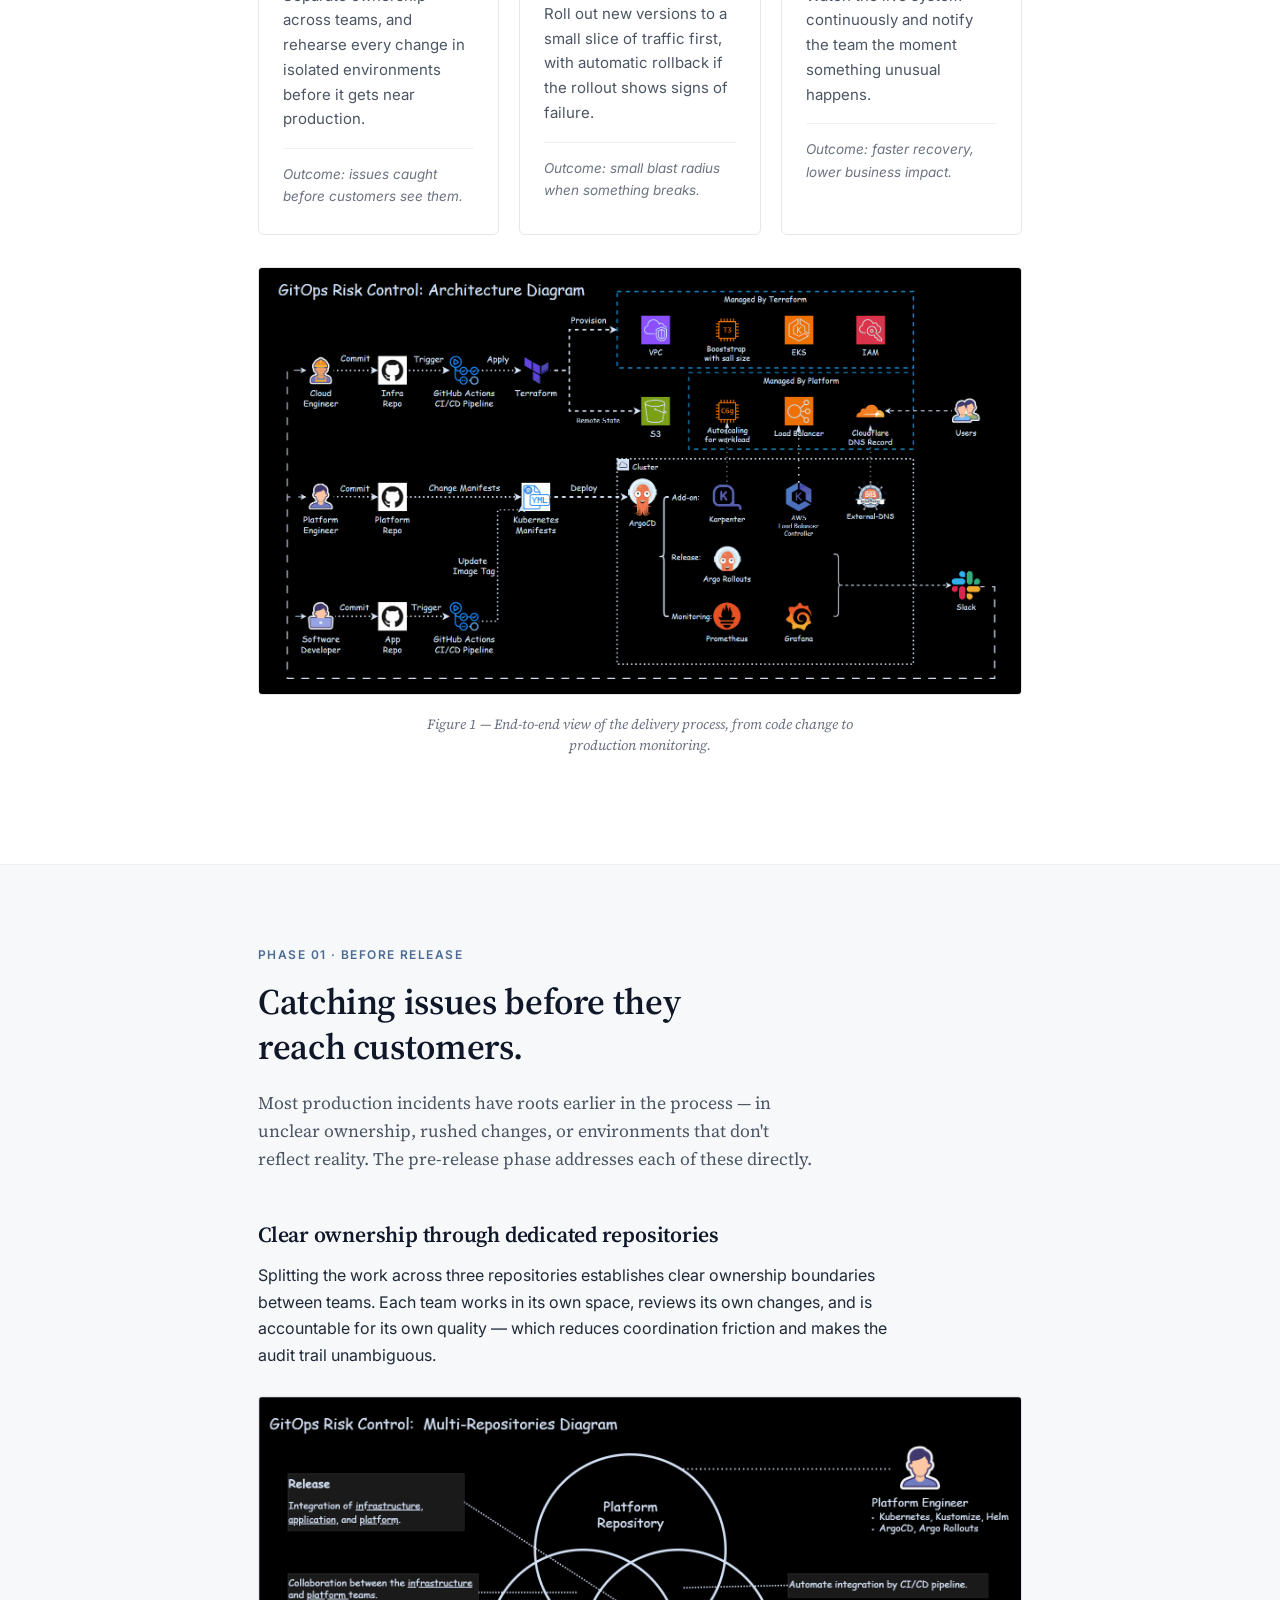
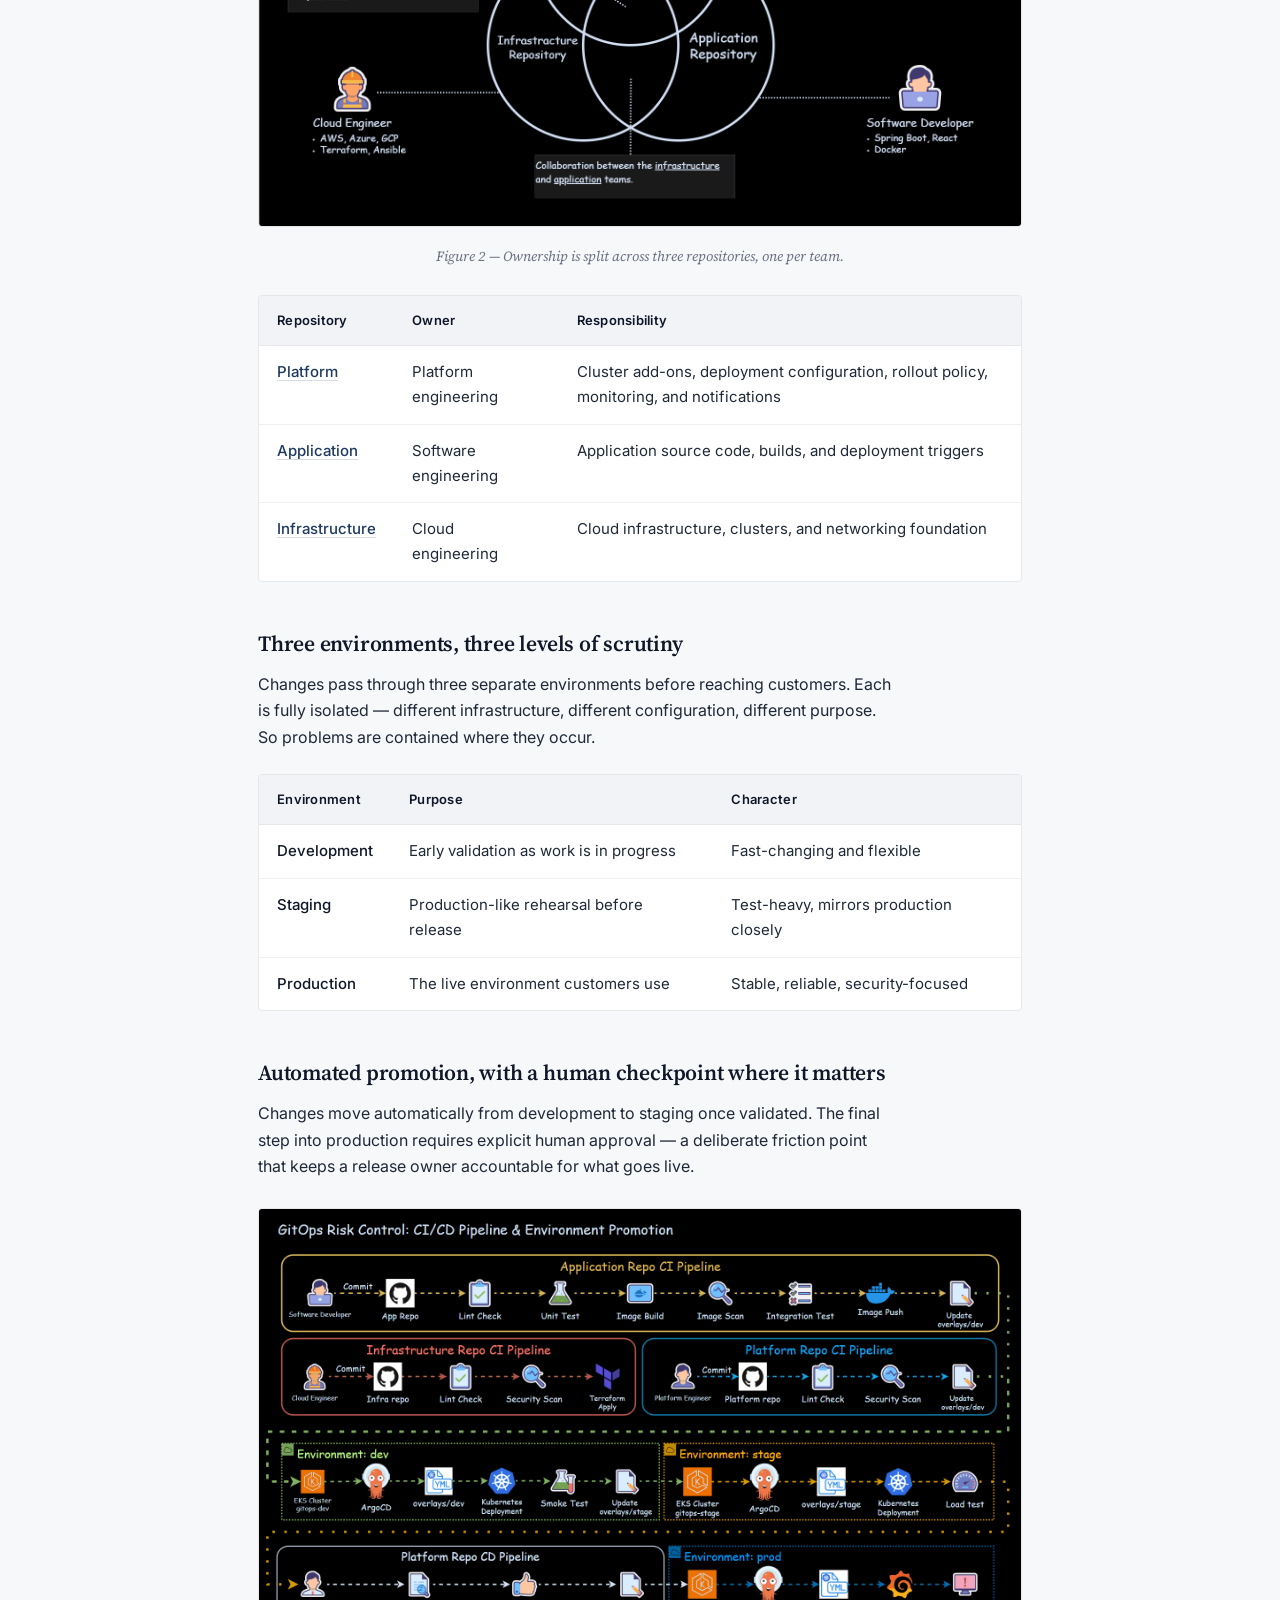
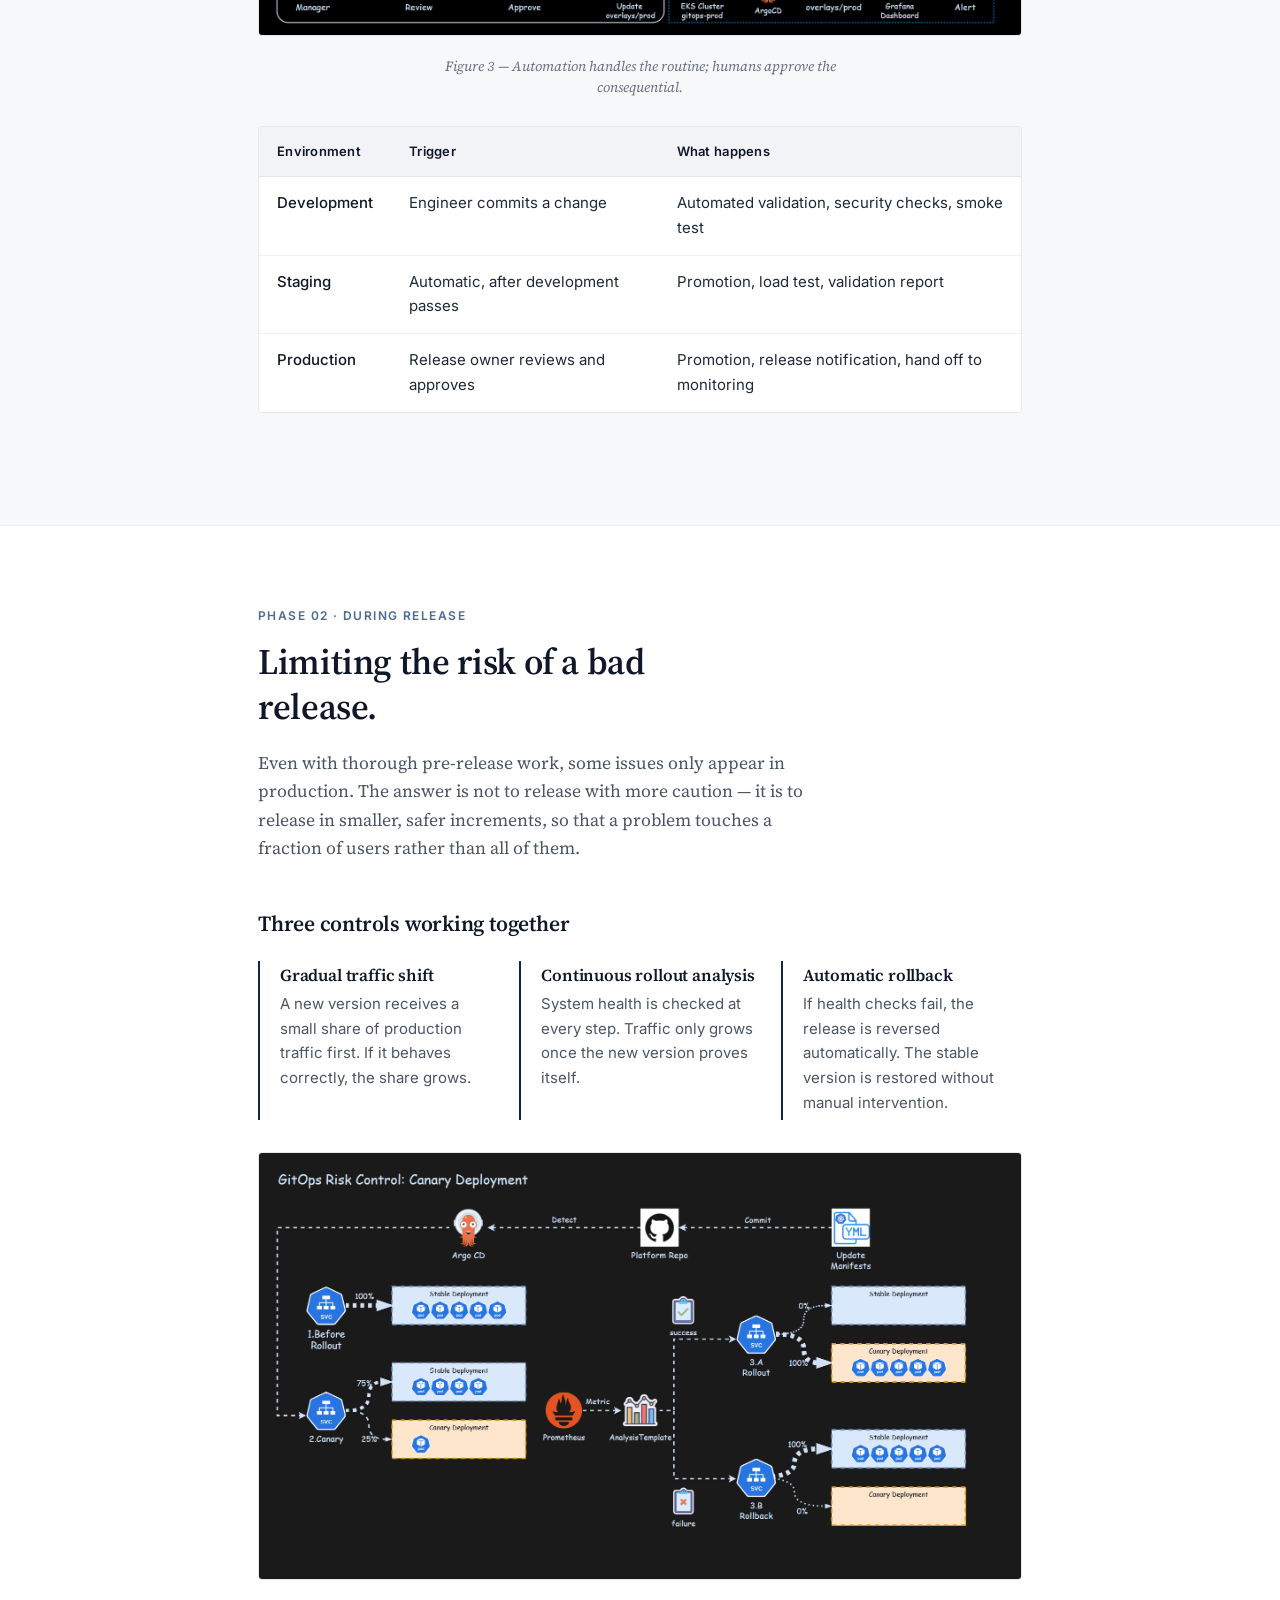
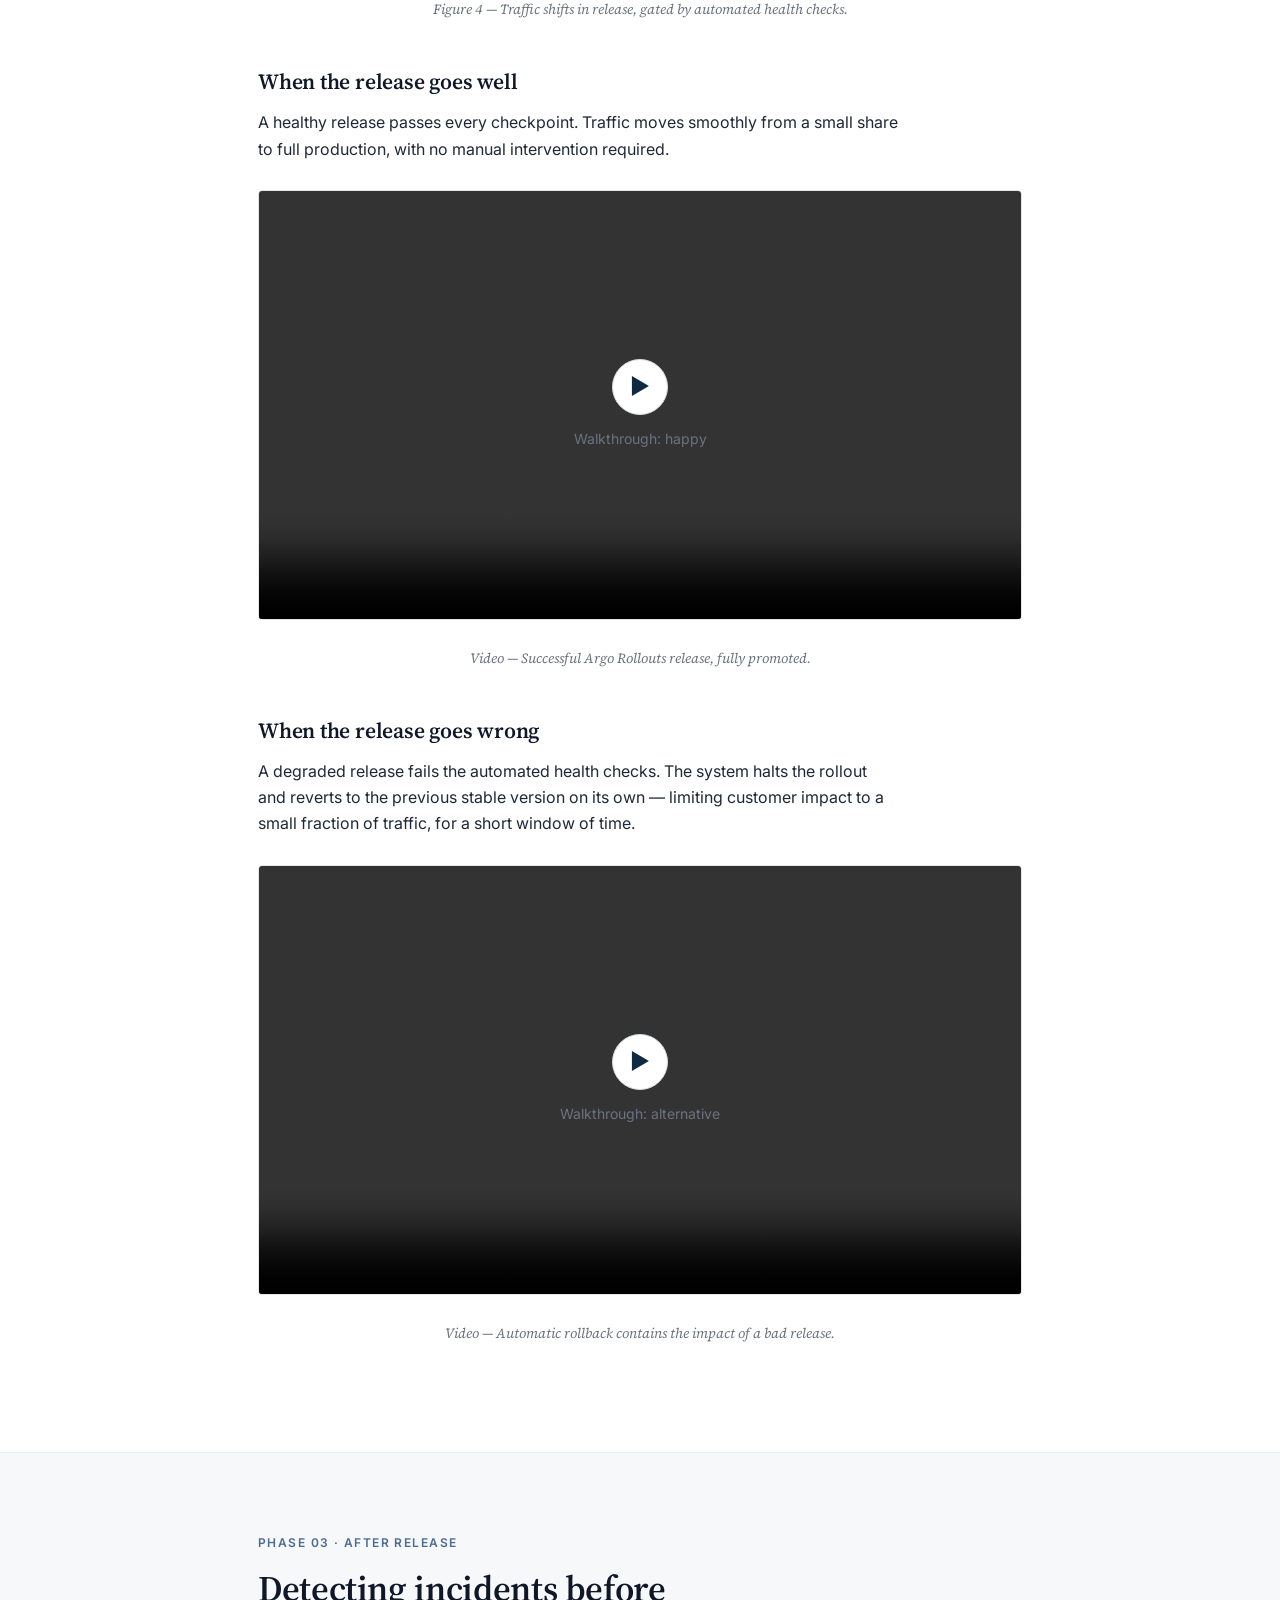
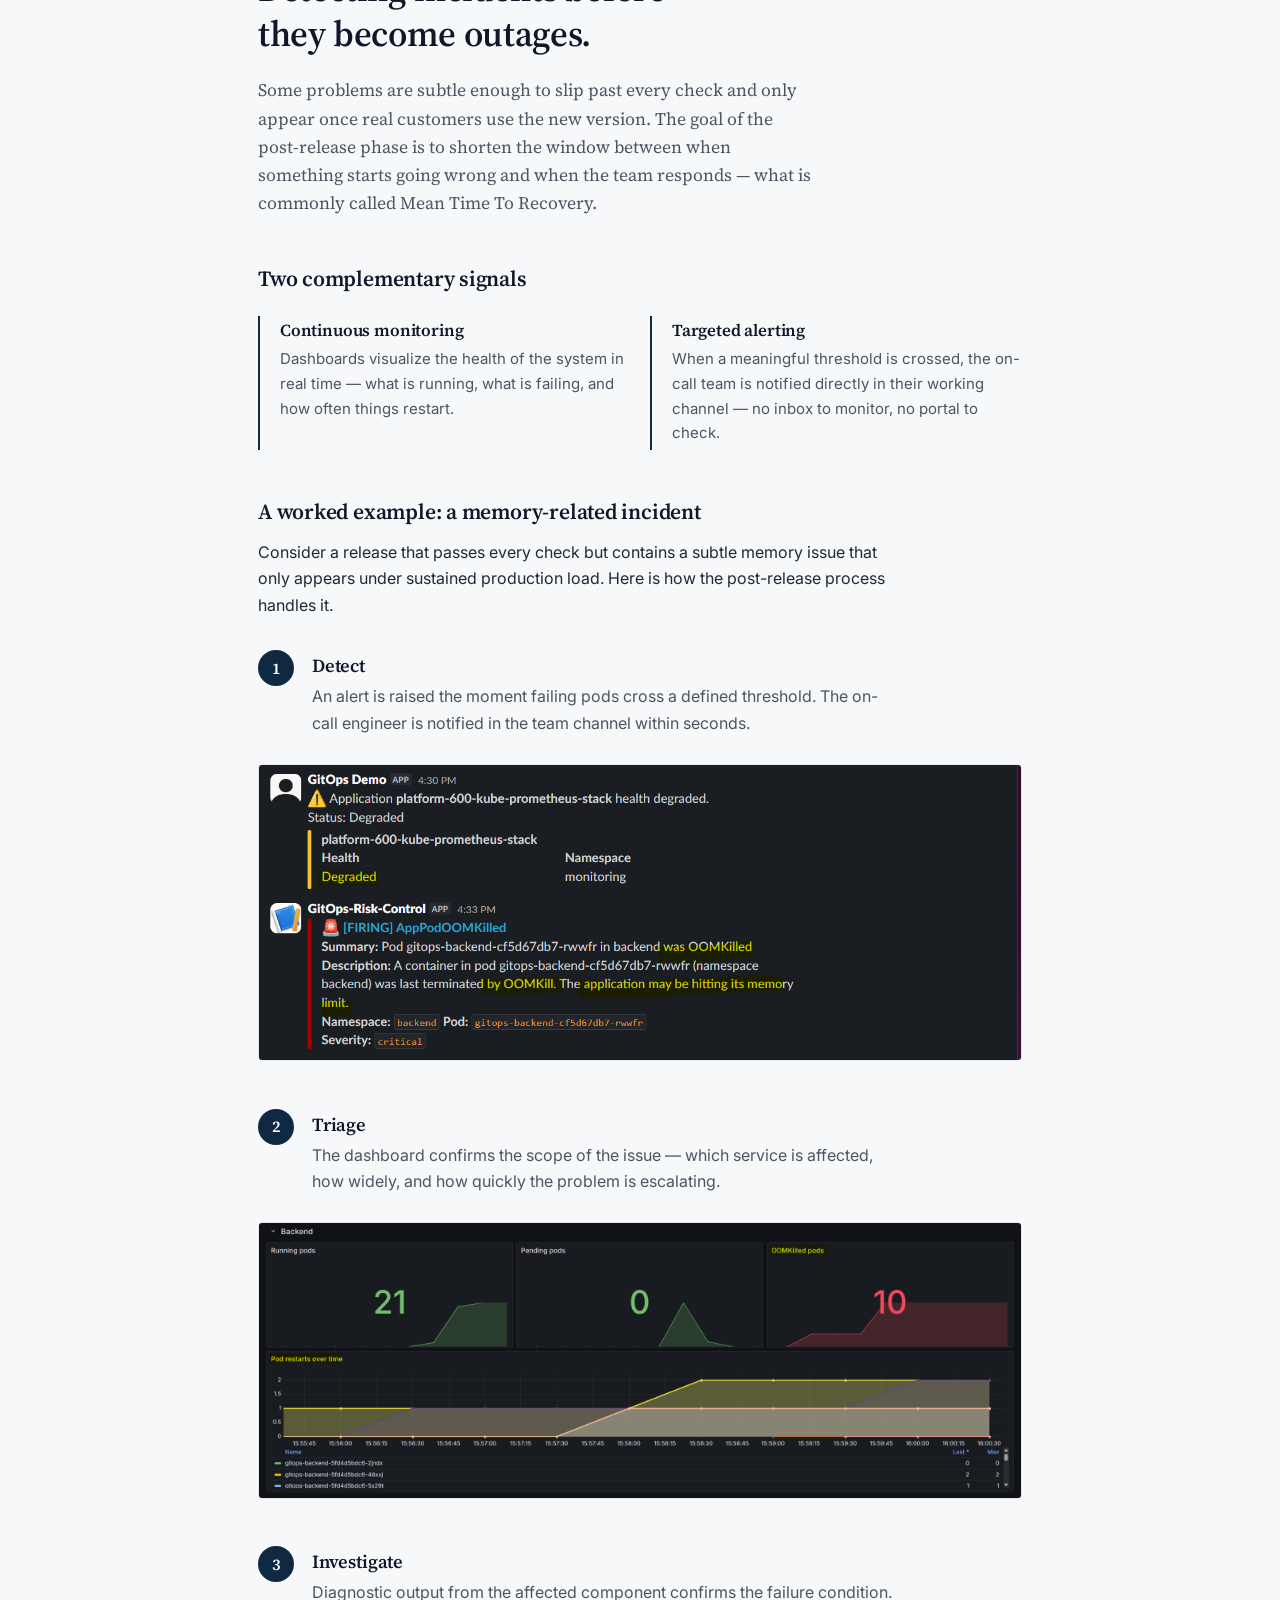
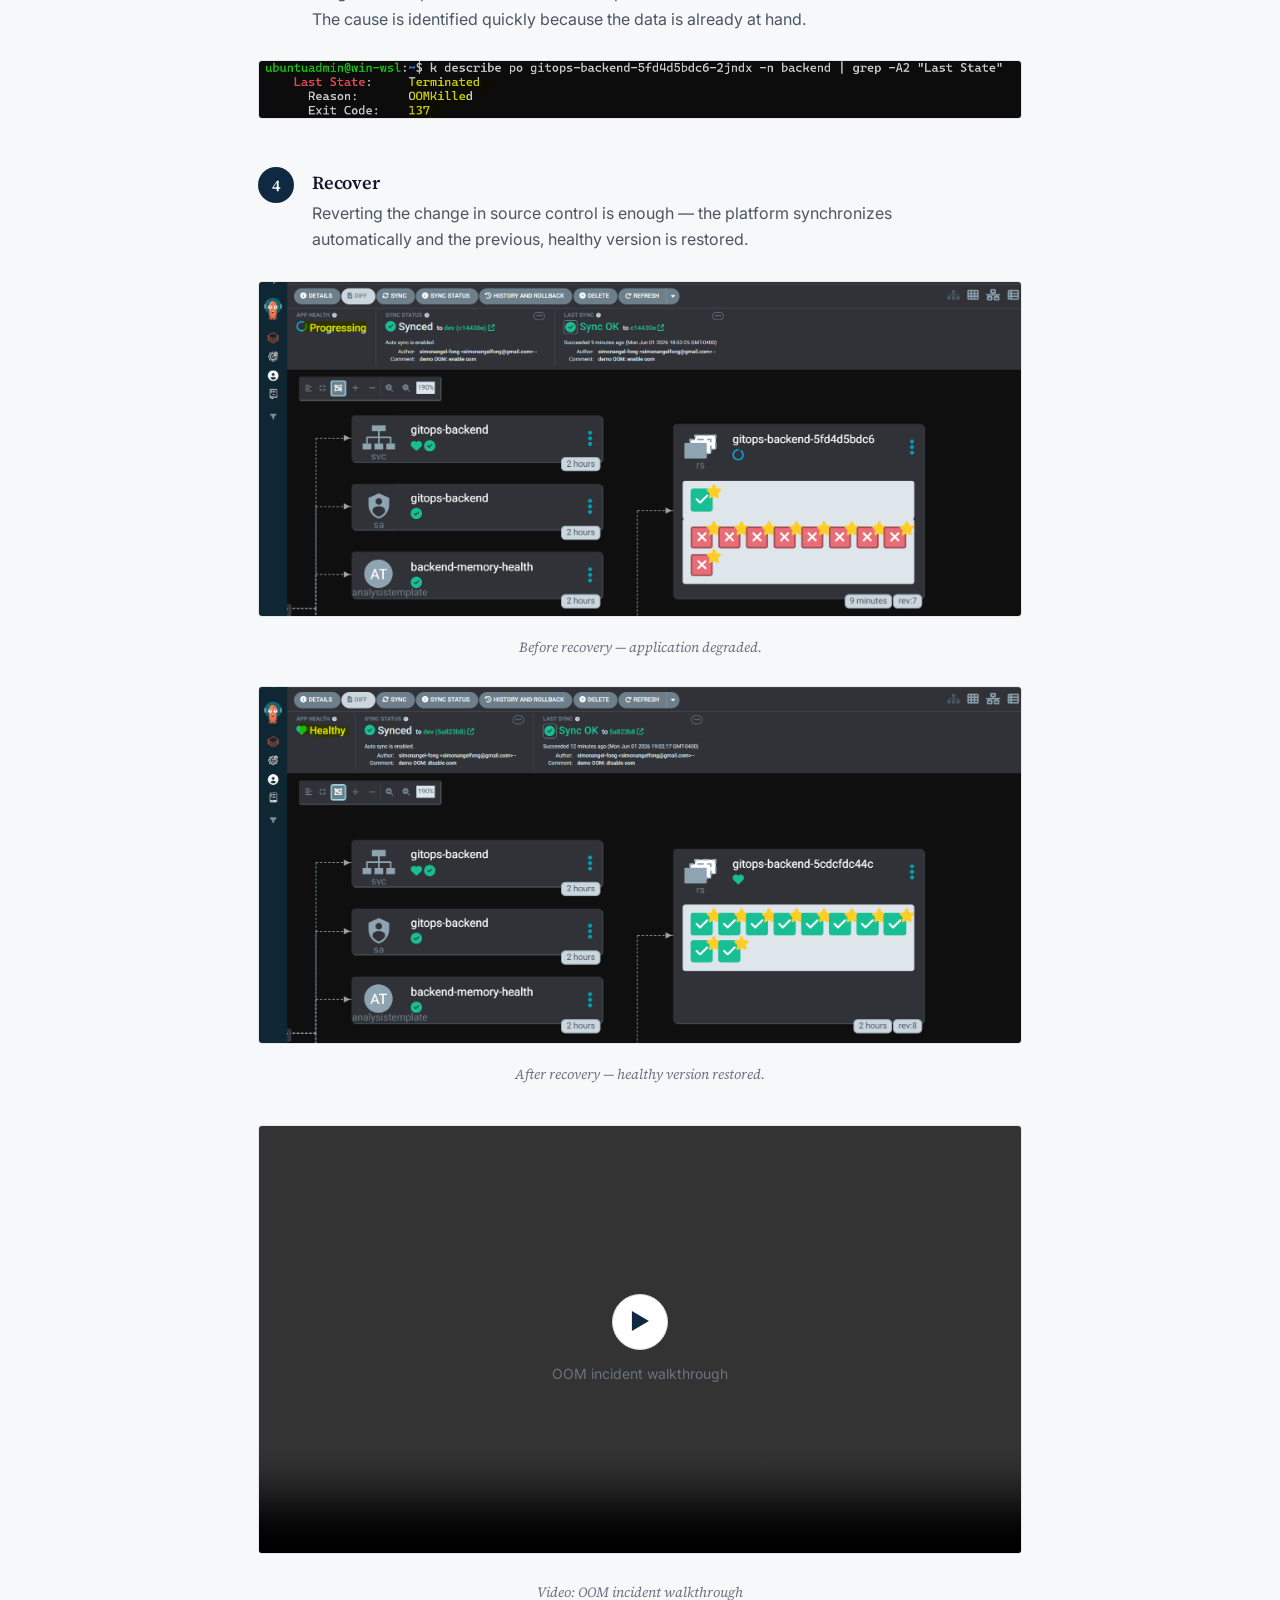
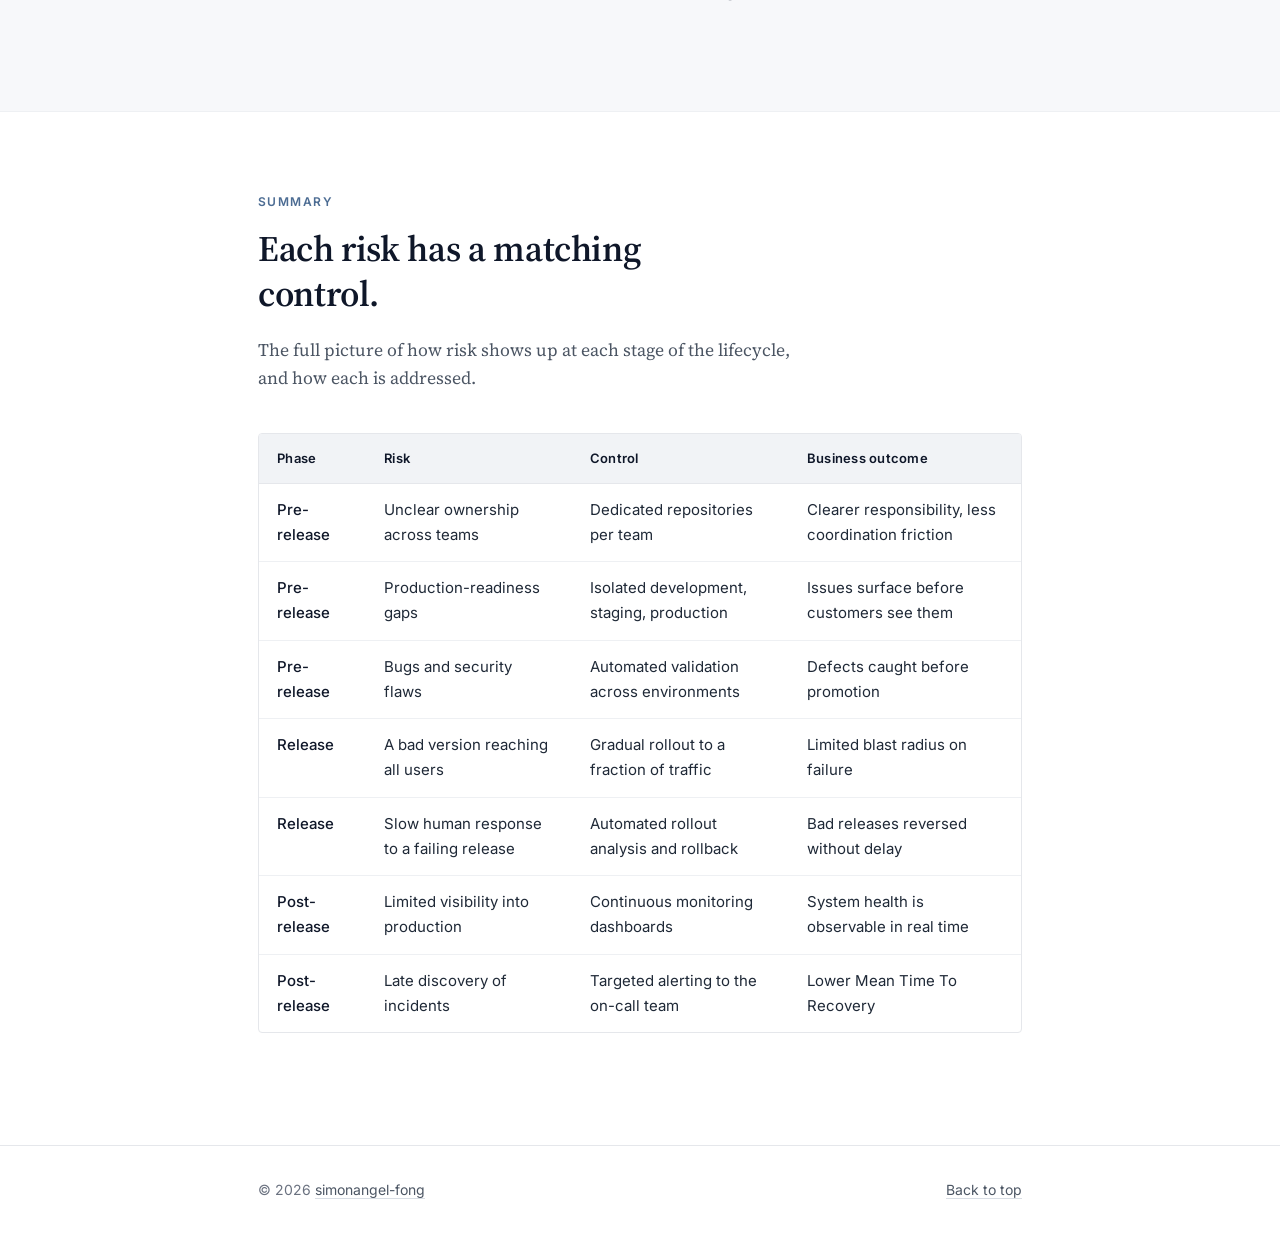
==== commit 2eaa6fcc: "web update: videos add" ====
--- a/web/html/index.html
+++ b/web/html/index.html
@@ -43,9 +43,8 @@
                 <p class="lede">
                     Every production release is a moment of risk — for customers, for operations, and for the bottom
                     line.
-                    This <b><em>GitOps project</em></b> shows how a structured delivery process reduces that risk by
-                    validating
-                    changes early, releasing them gradually, and detecting issues fast.
+                    This <u><em>GitOps project</em></u> shows how a structured delivery process reduces that risk by
+                    <b>validating changes early</b>, <b>releasing them gradually</b>, and <b>detecting issues fast</b>.
                 </p>
 
                 <!-- <div class="hero-buttons">
@@ -179,7 +178,7 @@
                 <p>
                     Changes pass through three separate environments before reaching customers. Each is
                     fully isolated — different infrastructure, different configuration, different
-                    purpose — so problems are contained where they occur.
+                    purpose. So problems are contained where they occur.
                 </p>
 
                 <div class="table-wrap">
@@ -319,7 +318,7 @@
                 </div>
 
                 <figure class="figure">
-                    <figcaption>Video — Successful release, fully promoted.</figcaption>
+                    <figcaption>Video — Successful Argo Rollouts release, fully promoted.</figcaption>
                 </figure>
 
                 <h3 class="sub-title">When the release goes wrong</h3>
@@ -442,13 +441,16 @@
 
                 <div class="video-wrap">
                     <video muted controls preload="metadata">
-                        <source src="./video/oom-demo.mp4" type="video/mp4">
+                        <source src="video/oom_incident.mp4" type="video/mp4">
                     </video>
                     <div class="video-placeholder">
                         <div class="play">▶</div>
-                        <div>Incident response walkthrough</div>
-                    </div>
-                </div>
+                        <div>OOM incident walkthrough</div>
+                    </div>
+                </div>
+                <figure class="figure">
+                    <figcaption>Video: OOM incident walkthrough</figcaption>
+                </figure>
             </div>
         </section>
 
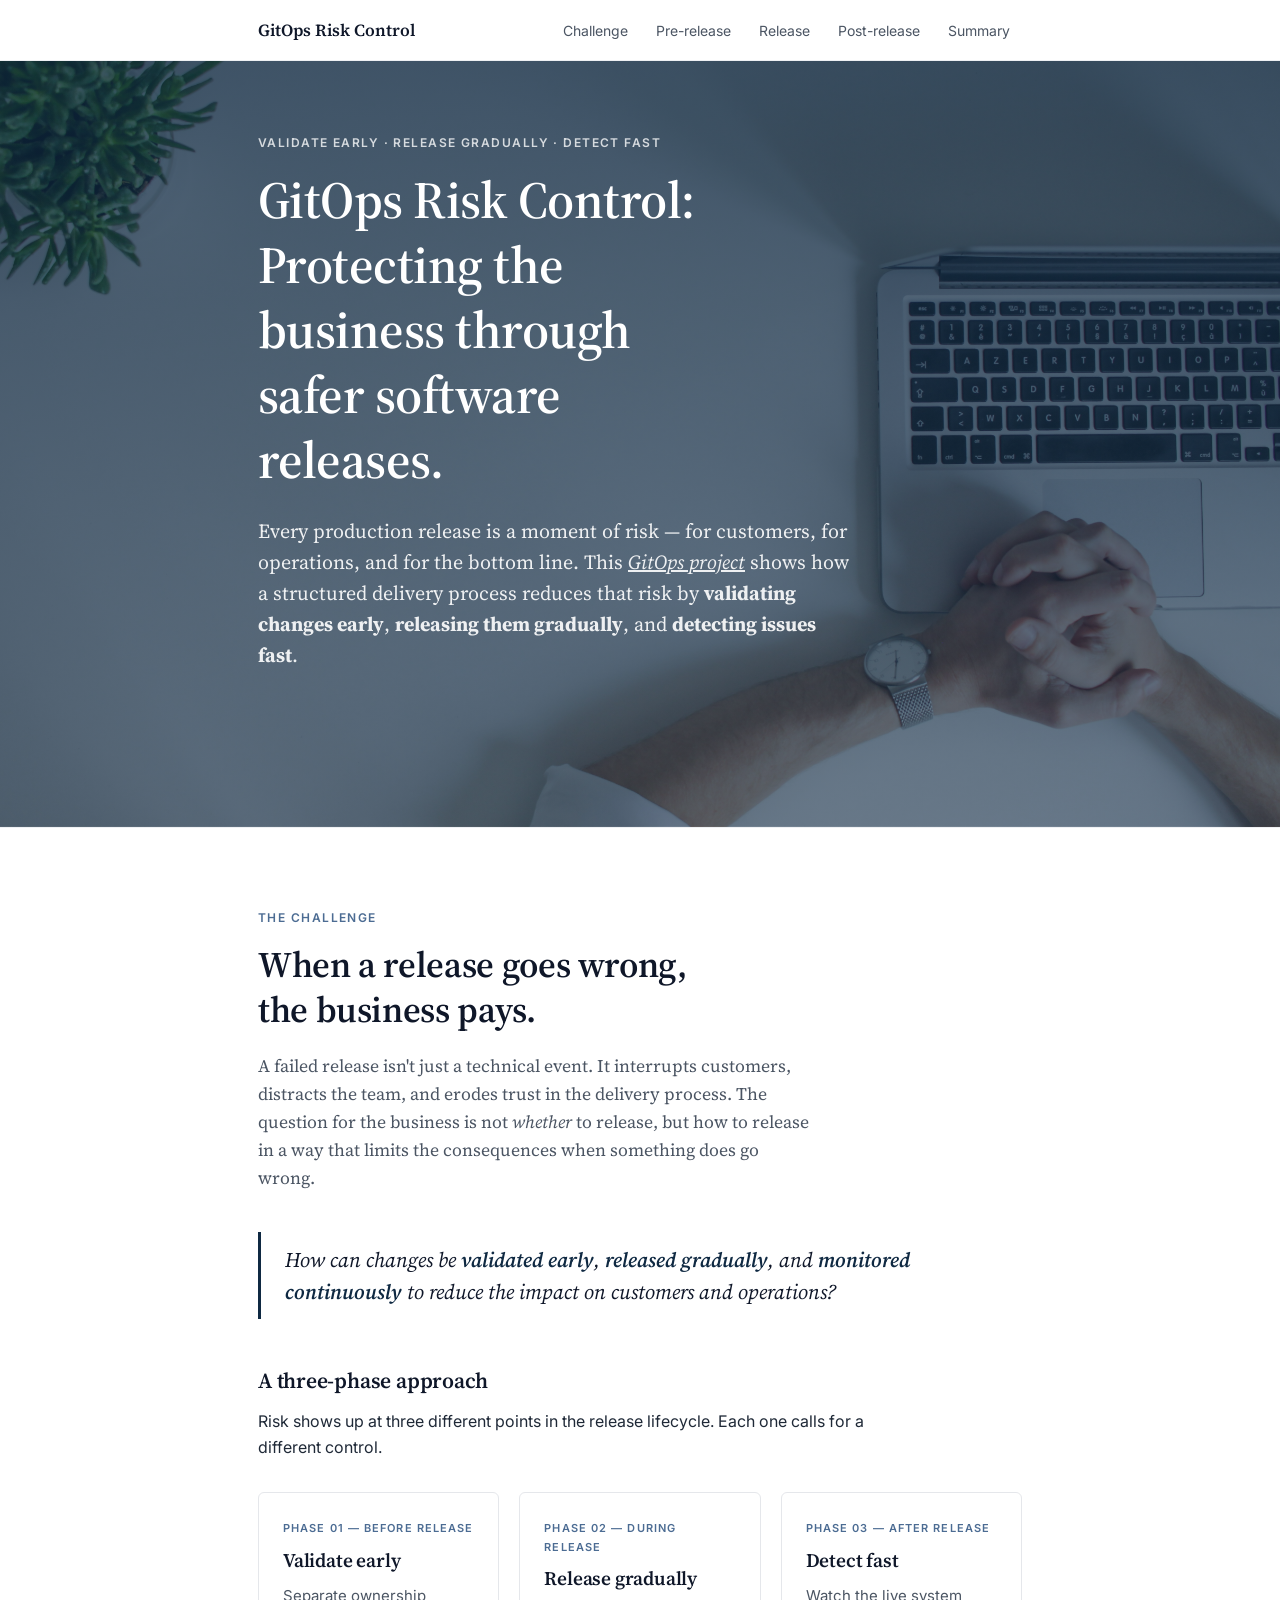
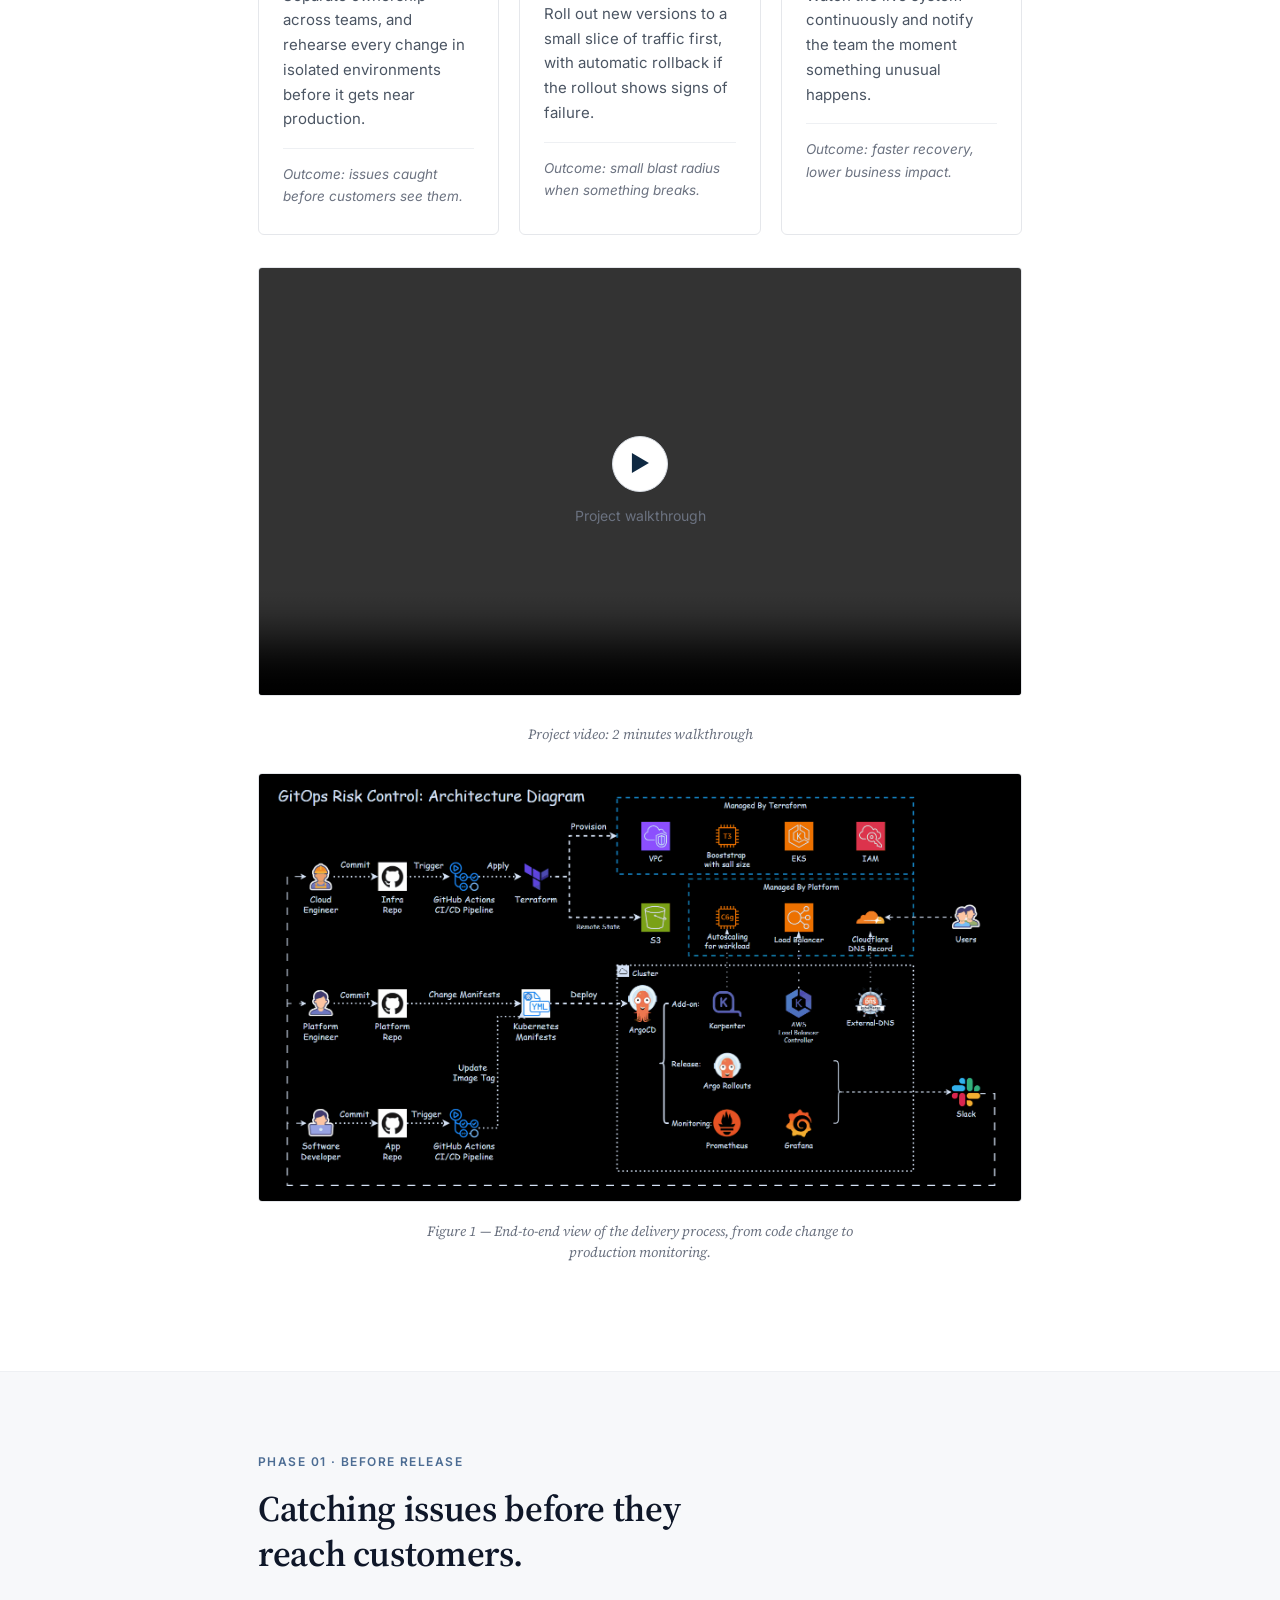
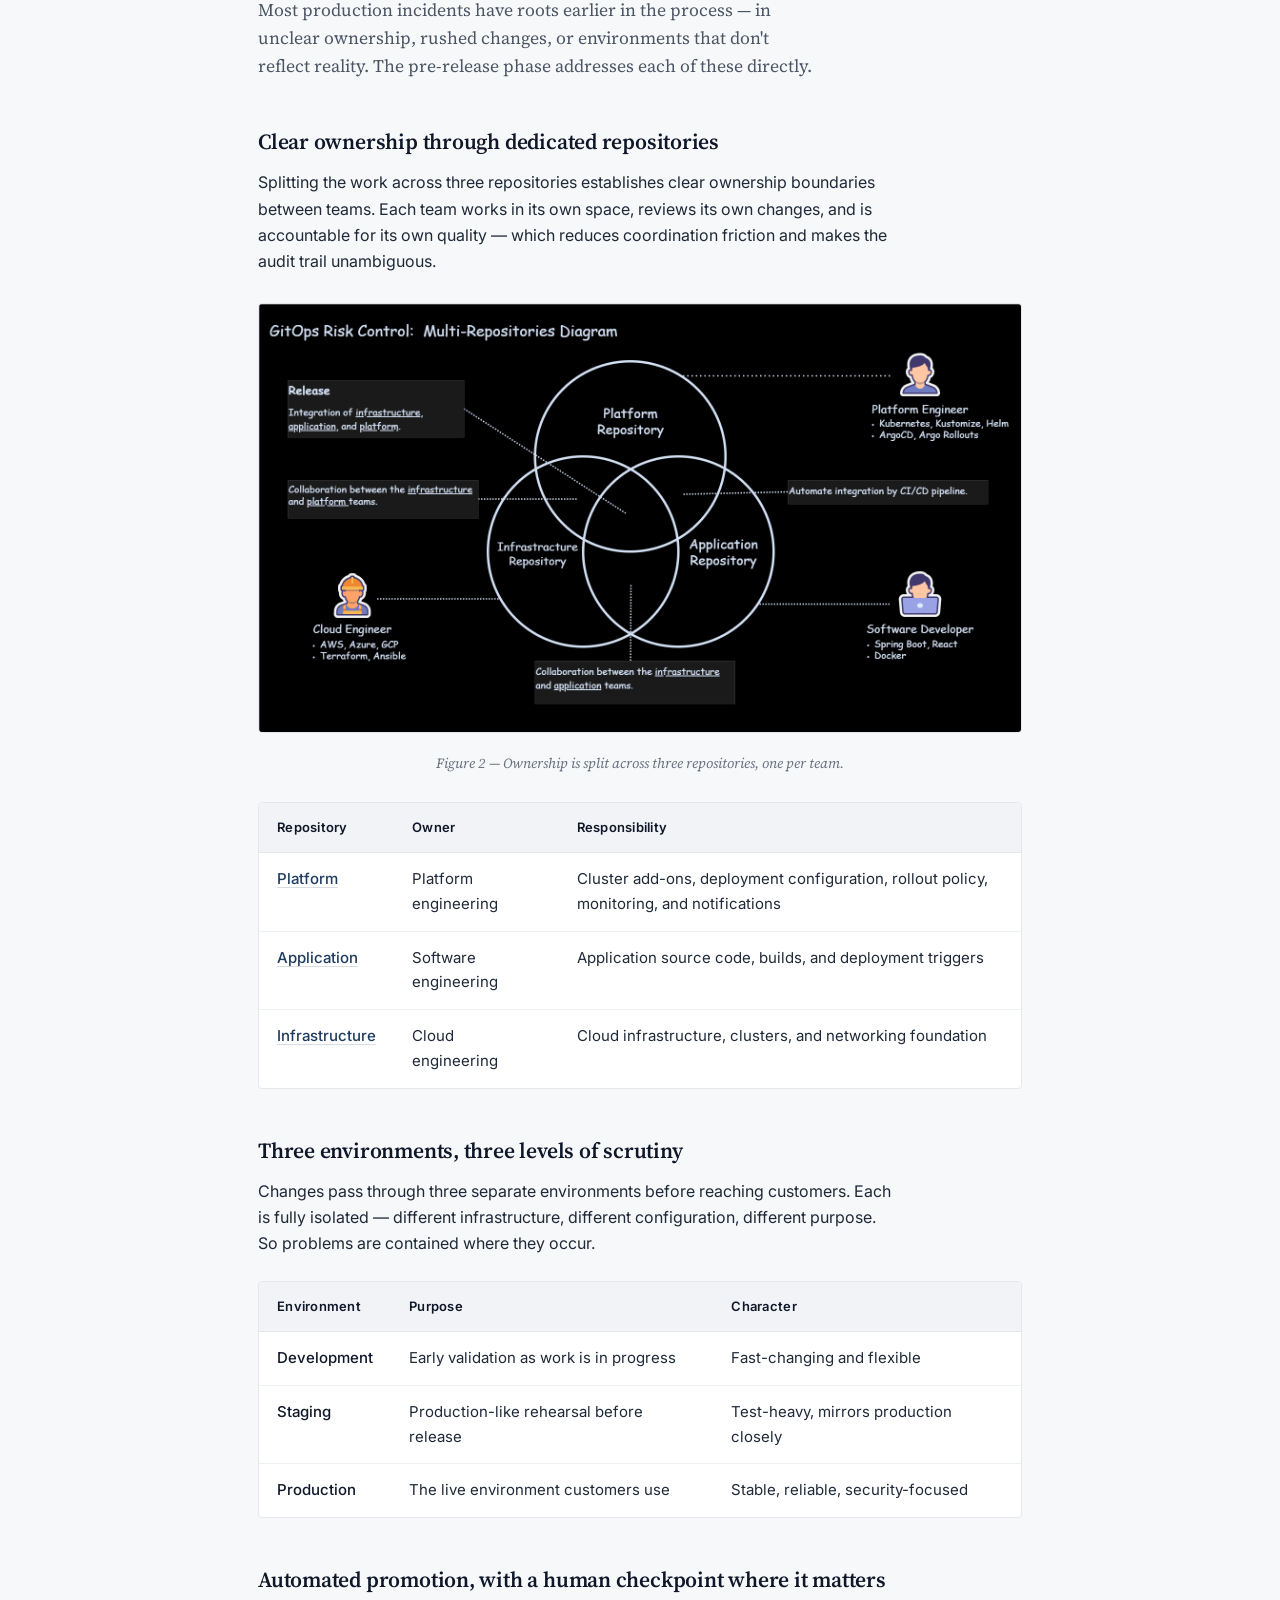
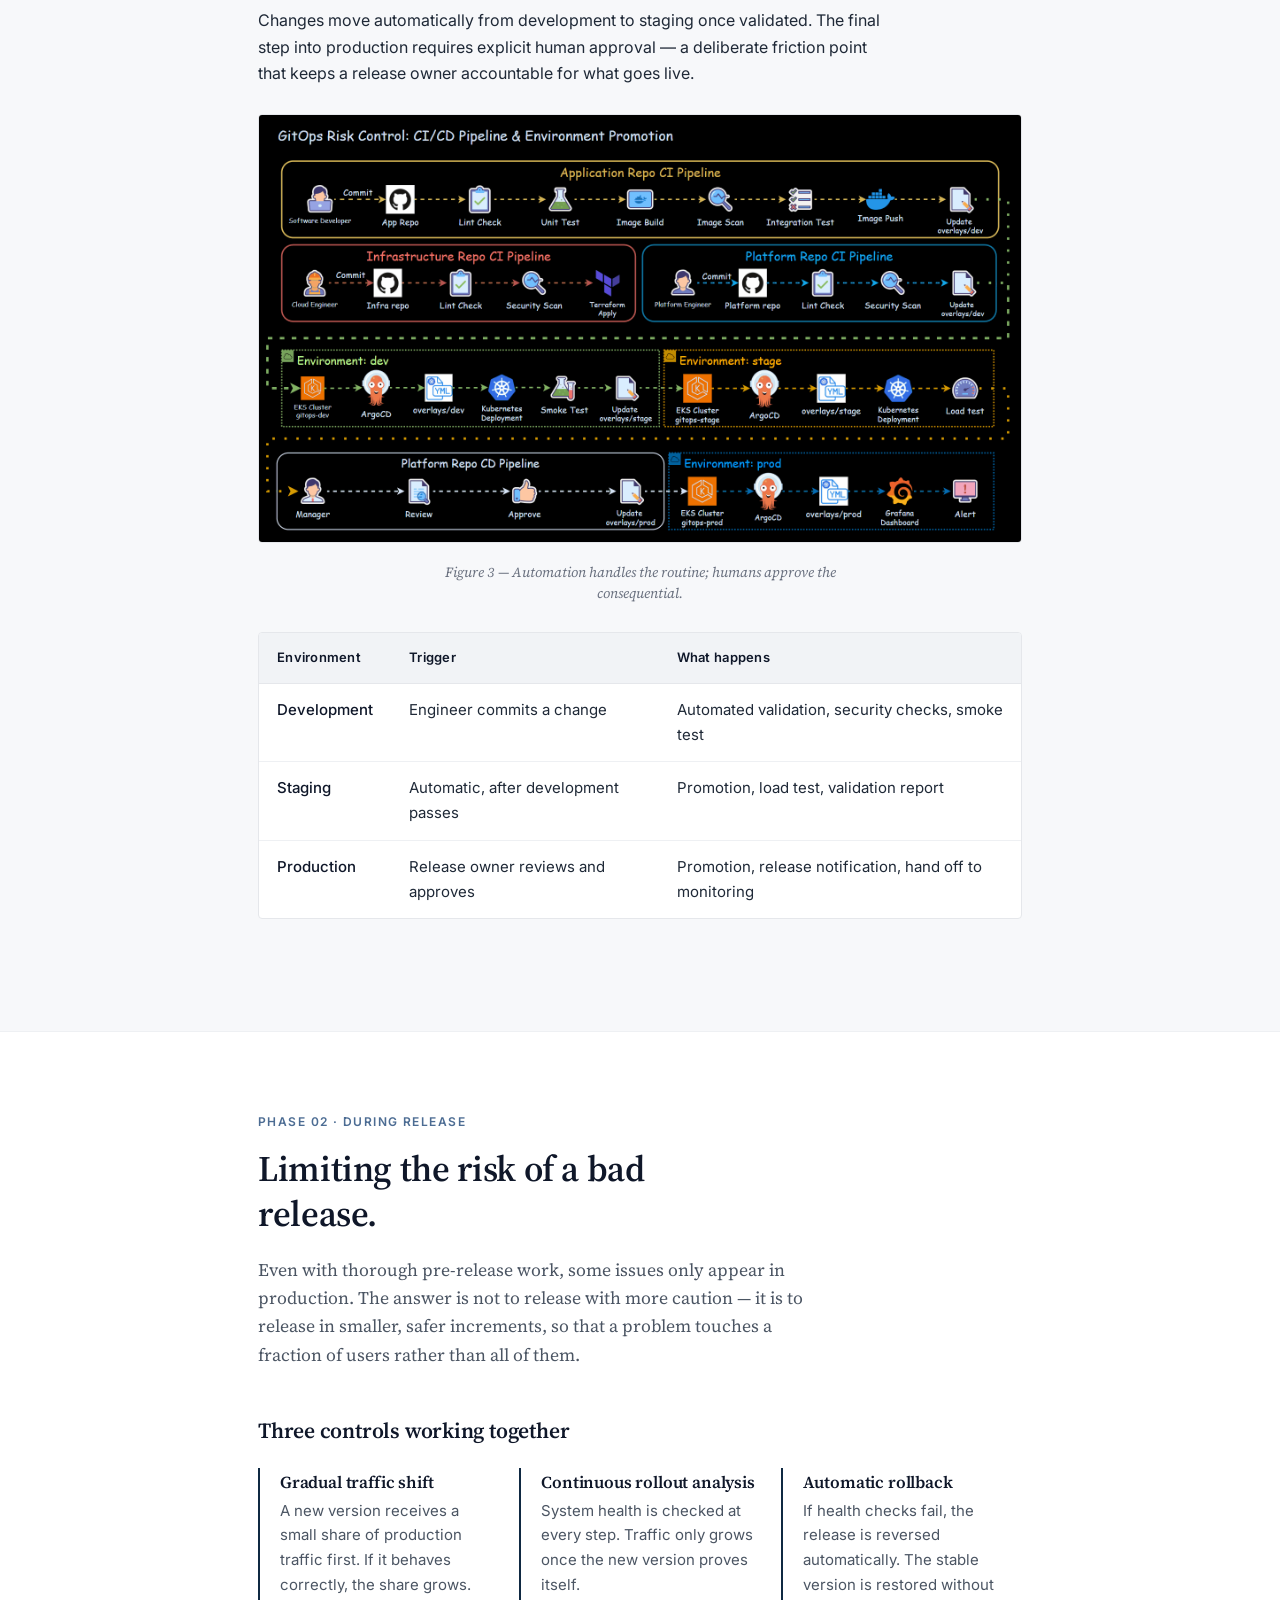
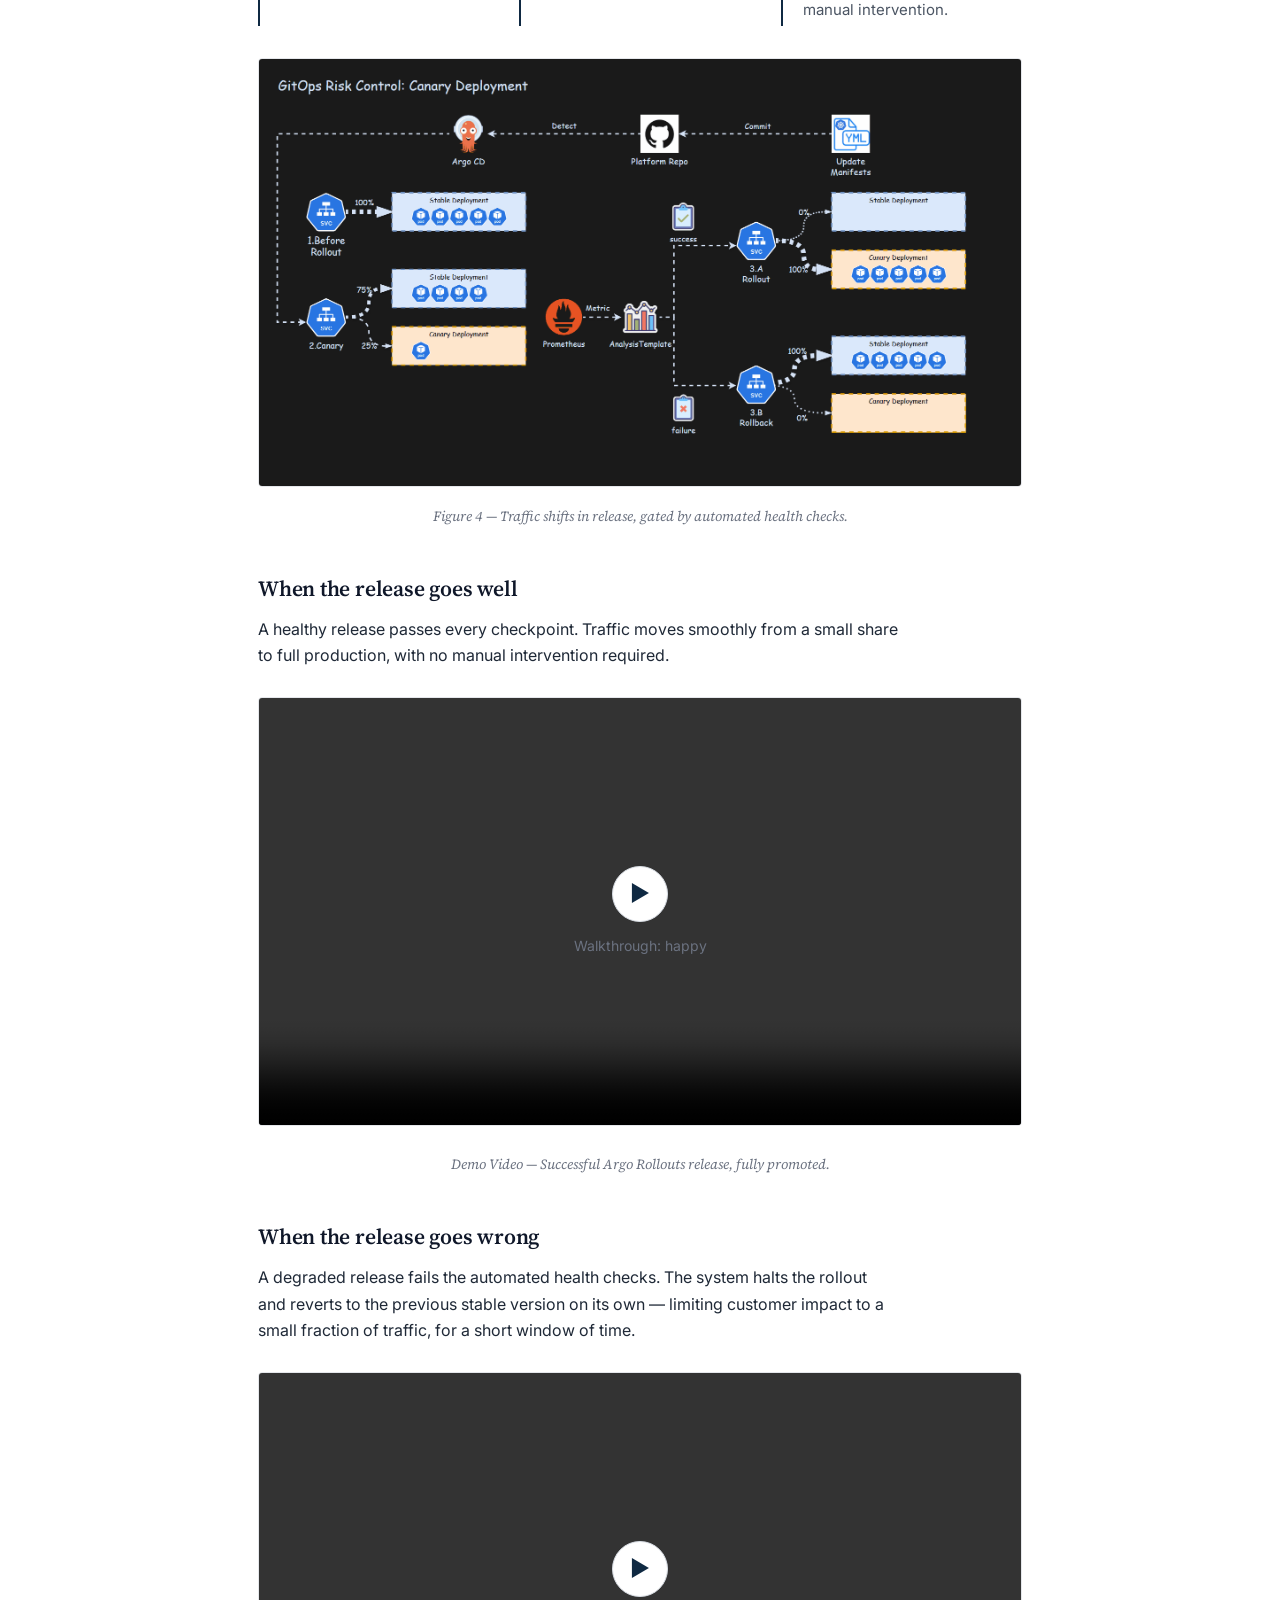
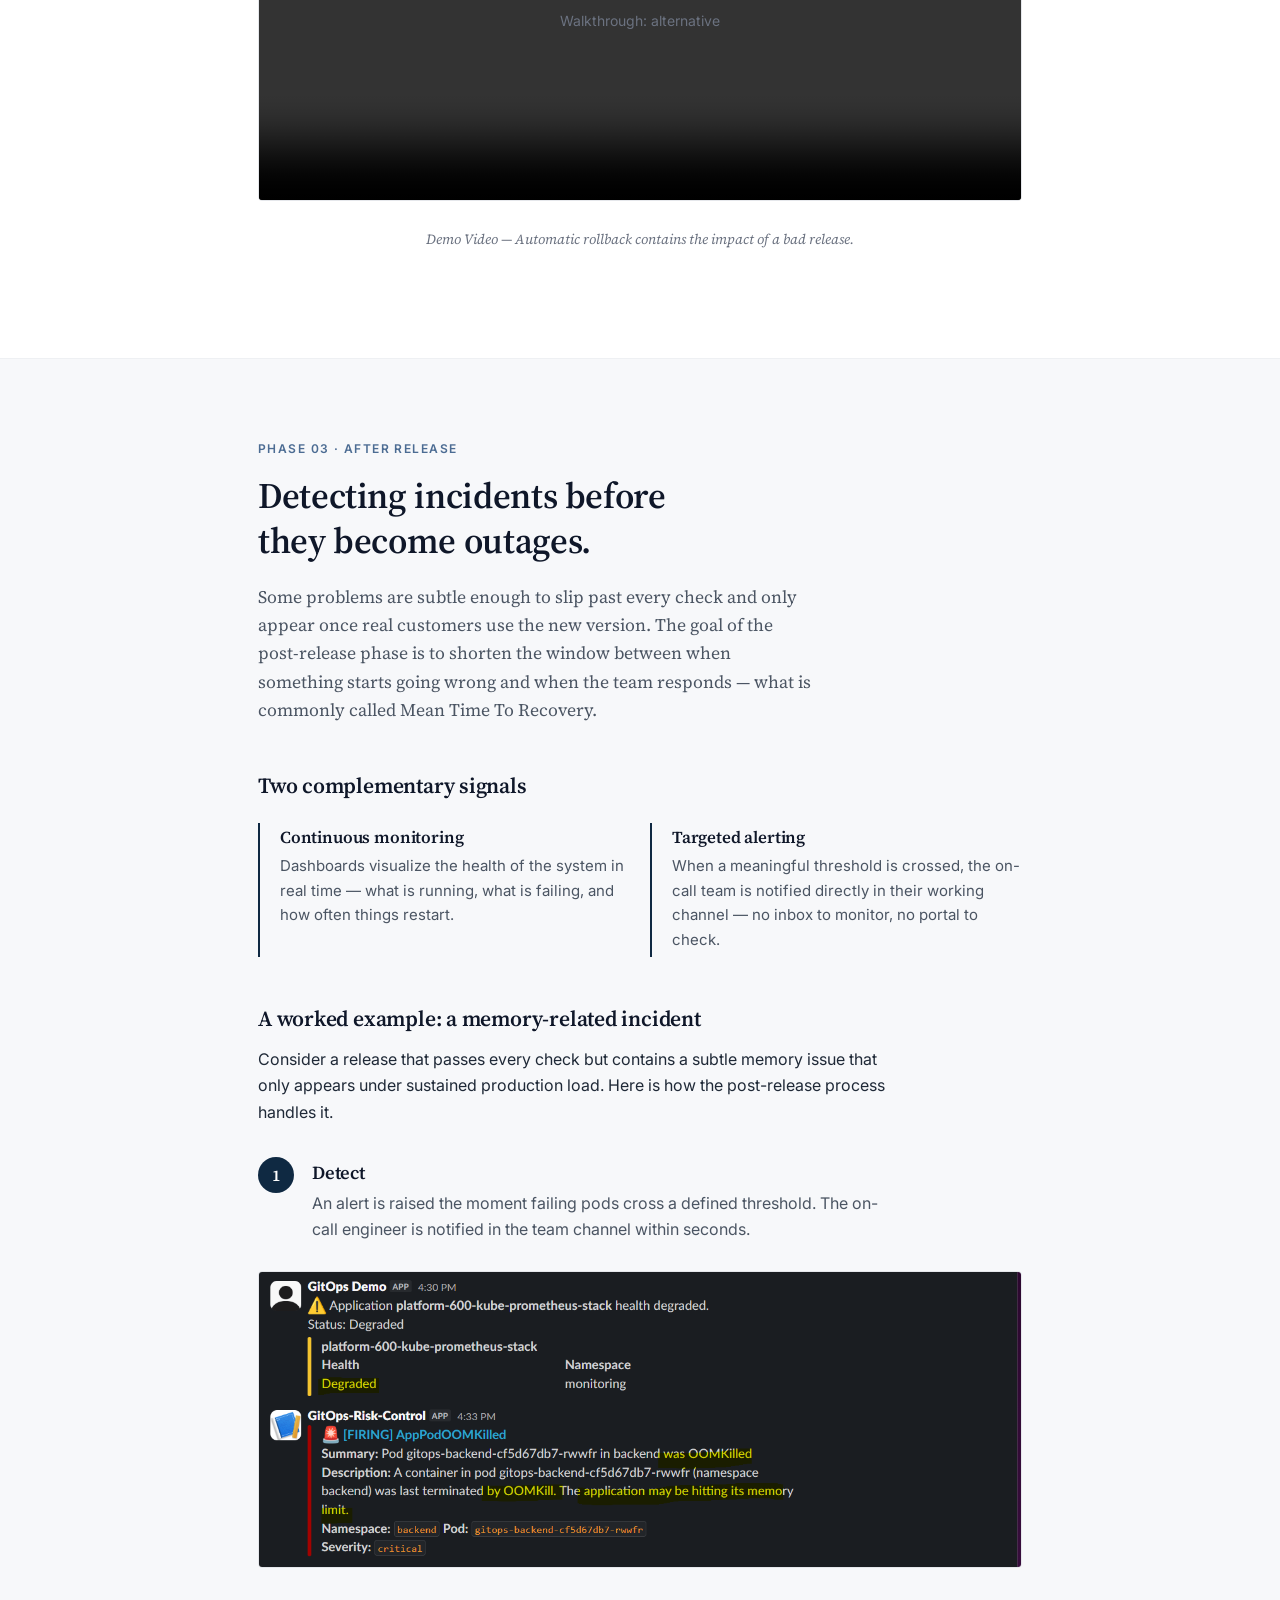
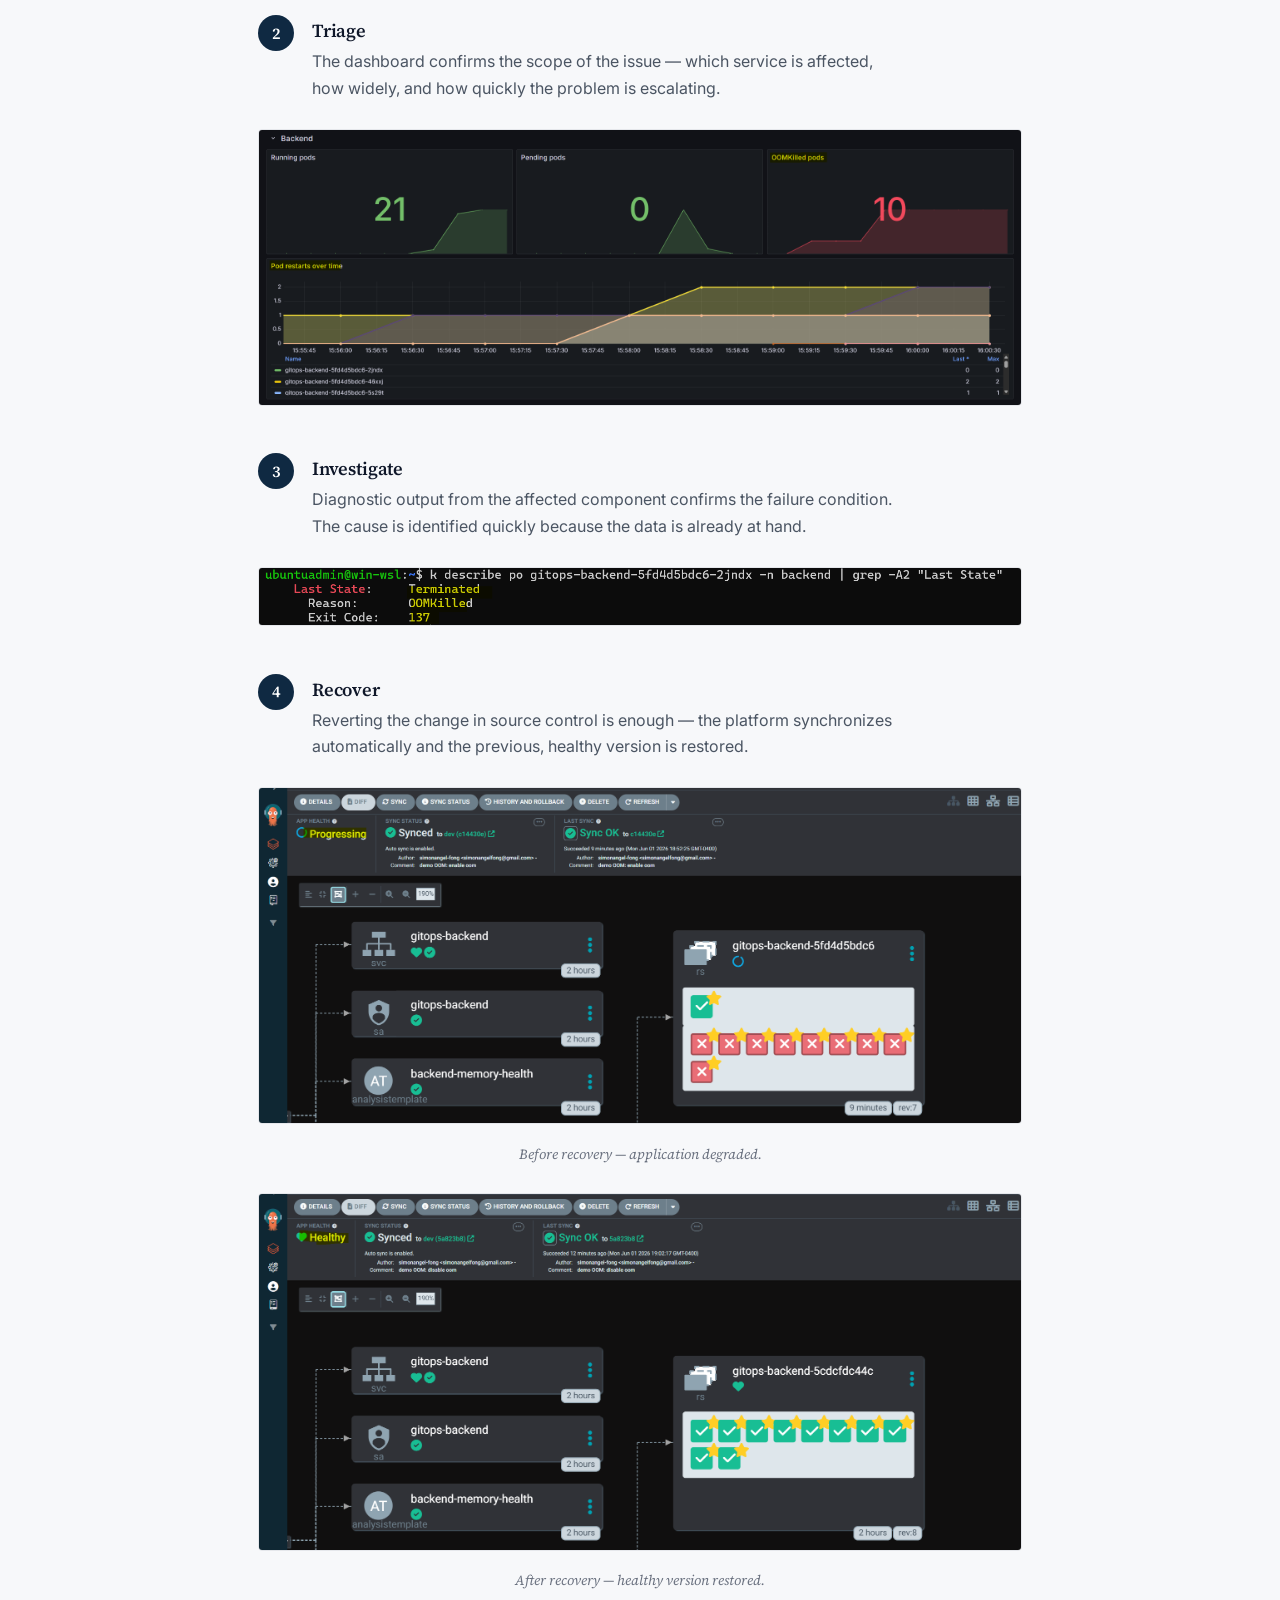
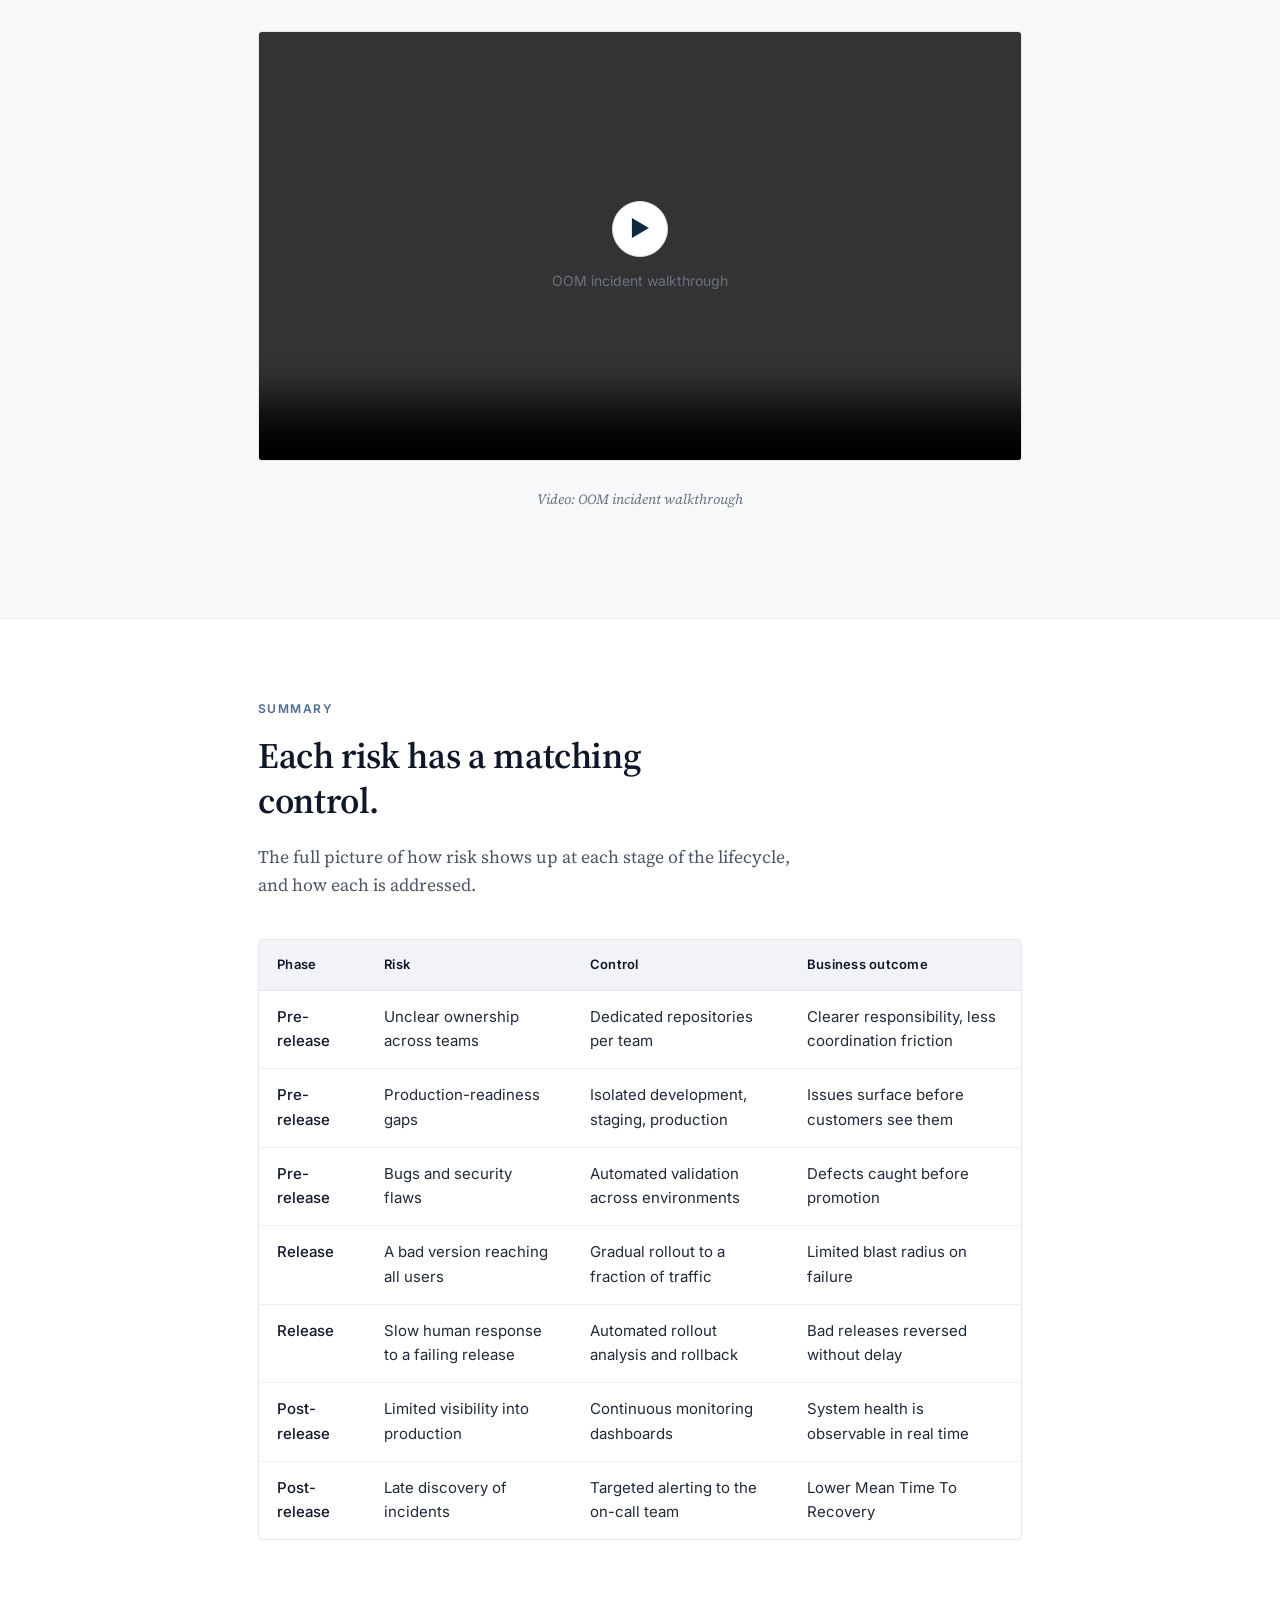
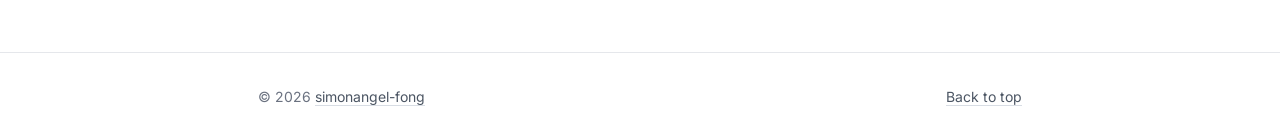
==== commit 07616e94: "web update: project video add" ====
--- a/web/html/index.html
+++ b/web/html/index.html
@@ -108,6 +108,20 @@
                     </div>
                 </div>
 
+
+                <div class="video-wrap">
+                    <video muted controls preload="metadata">
+                        <source src="./video/project_video.mp4" type="video/mp4">
+                    </video>
+                    <div class="video-placeholder">
+                        <div class="play">▶</div>
+                        <div>Project walkthrough</div>
+                    </div>
+                </div>
+                <figure class="figure">
+                    <figcaption>Project video: 2 minutes walkthrough</figcaption>
+                </figure>
+
                 <figure class="figure">
                     <img src="img/architecture.gif" alt="End-to-end delivery architecture">
                     <figcaption>Figure 1 — End-to-end view of the delivery process, from code change to production
@@ -318,7 +332,7 @@
                 </div>
 
                 <figure class="figure">
-                    <figcaption>Video — Successful Argo Rollouts release, fully promoted.</figcaption>
+                    <figcaption>Demo Video — Successful Argo Rollouts release, fully promoted.</figcaption>
                 </figure>
 
                 <h3 class="sub-title">When the release goes wrong</h3>
@@ -339,7 +353,7 @@
                 </div>
 
                 <figure class="figure">
-                    <figcaption>Video — Automatic rollback contains the impact of a bad release.</figcaption>
+                    <figcaption>Demo Video — Automatic rollback contains the impact of a bad release.</figcaption>
                 </figure>
             </div>
         </section>
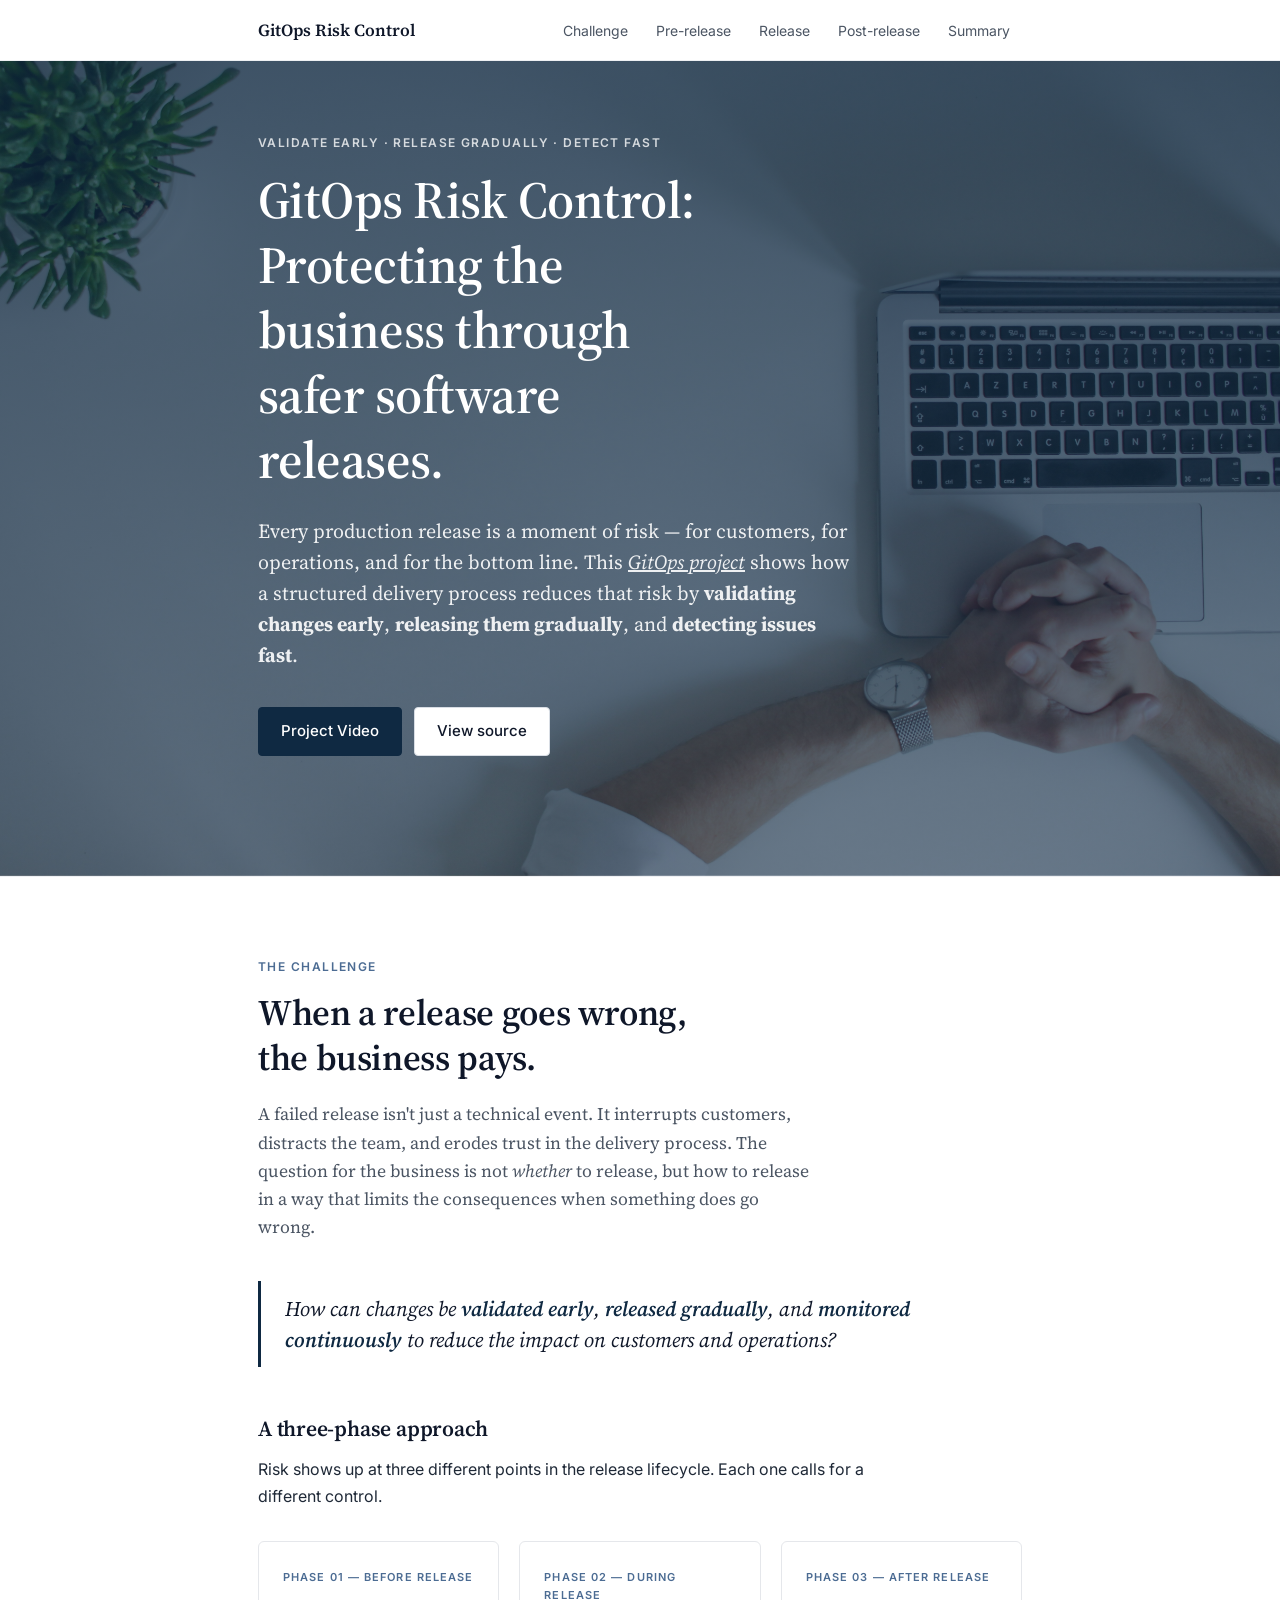
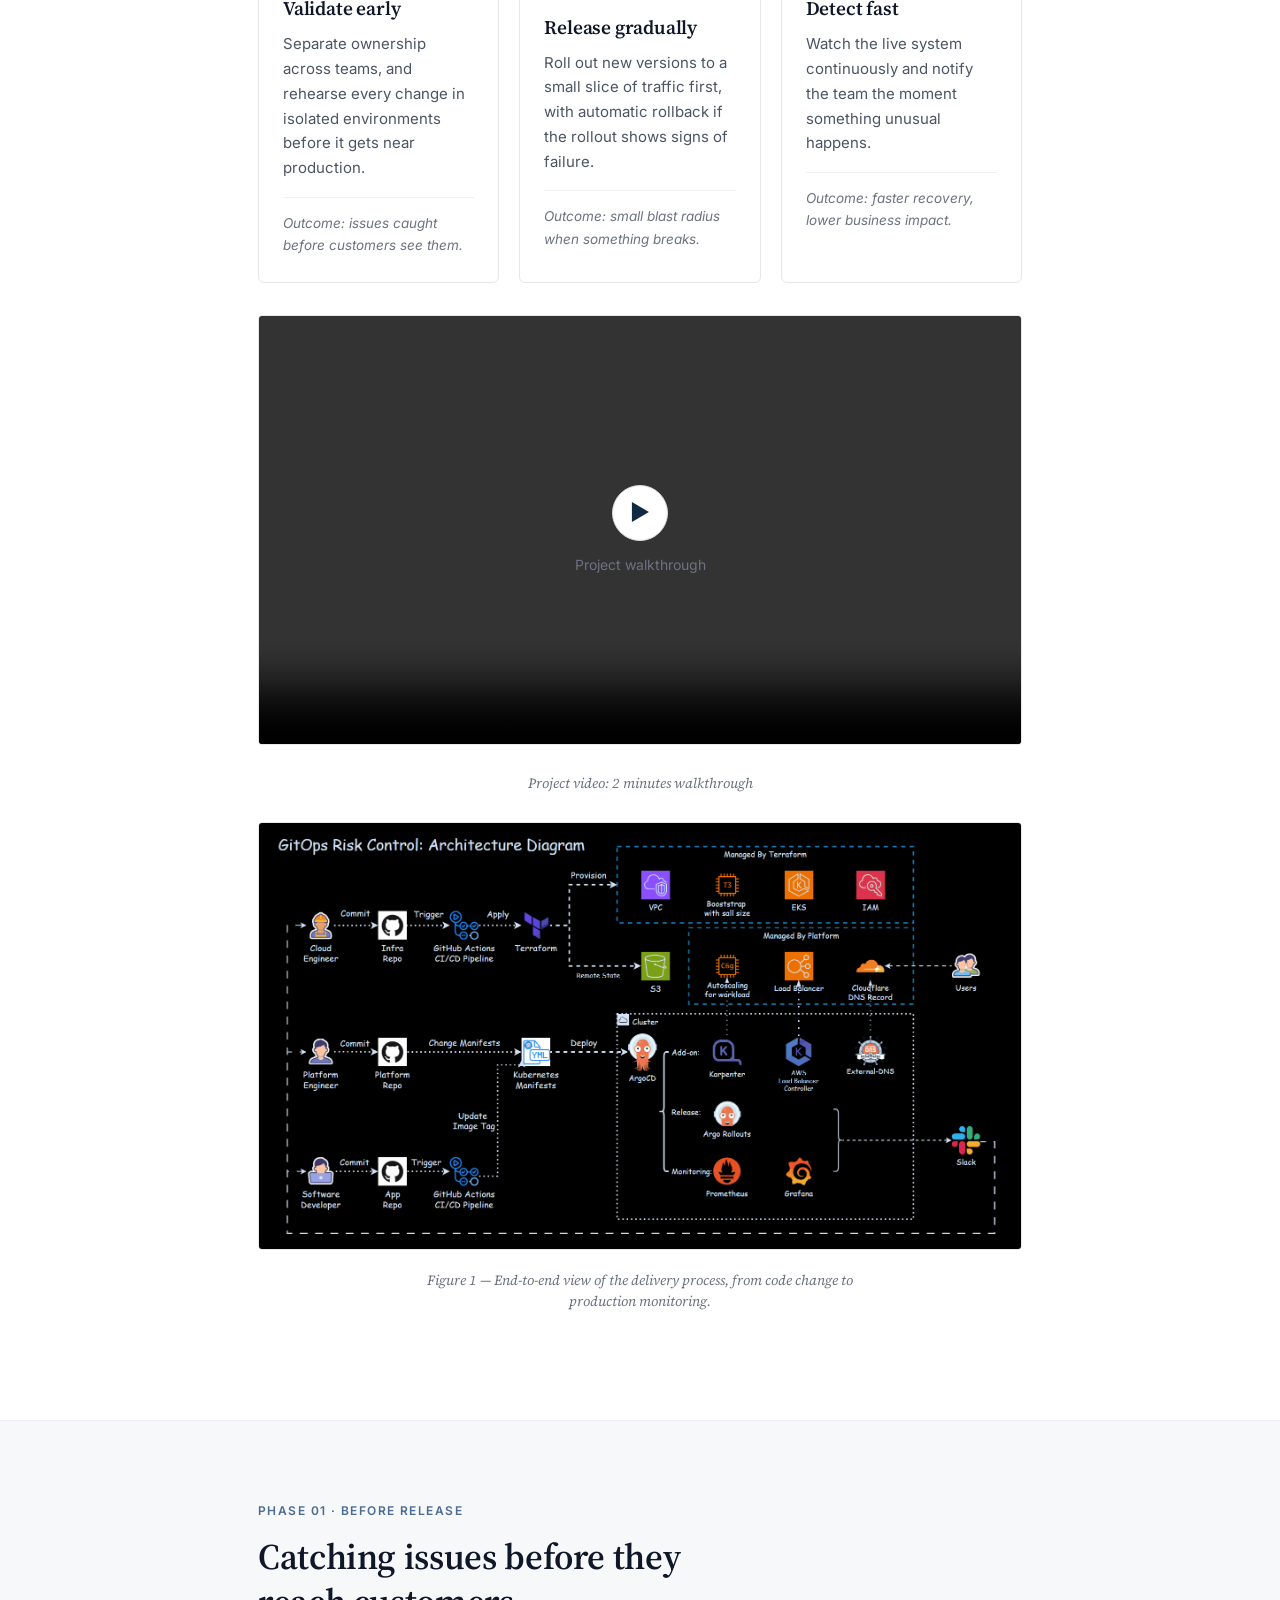
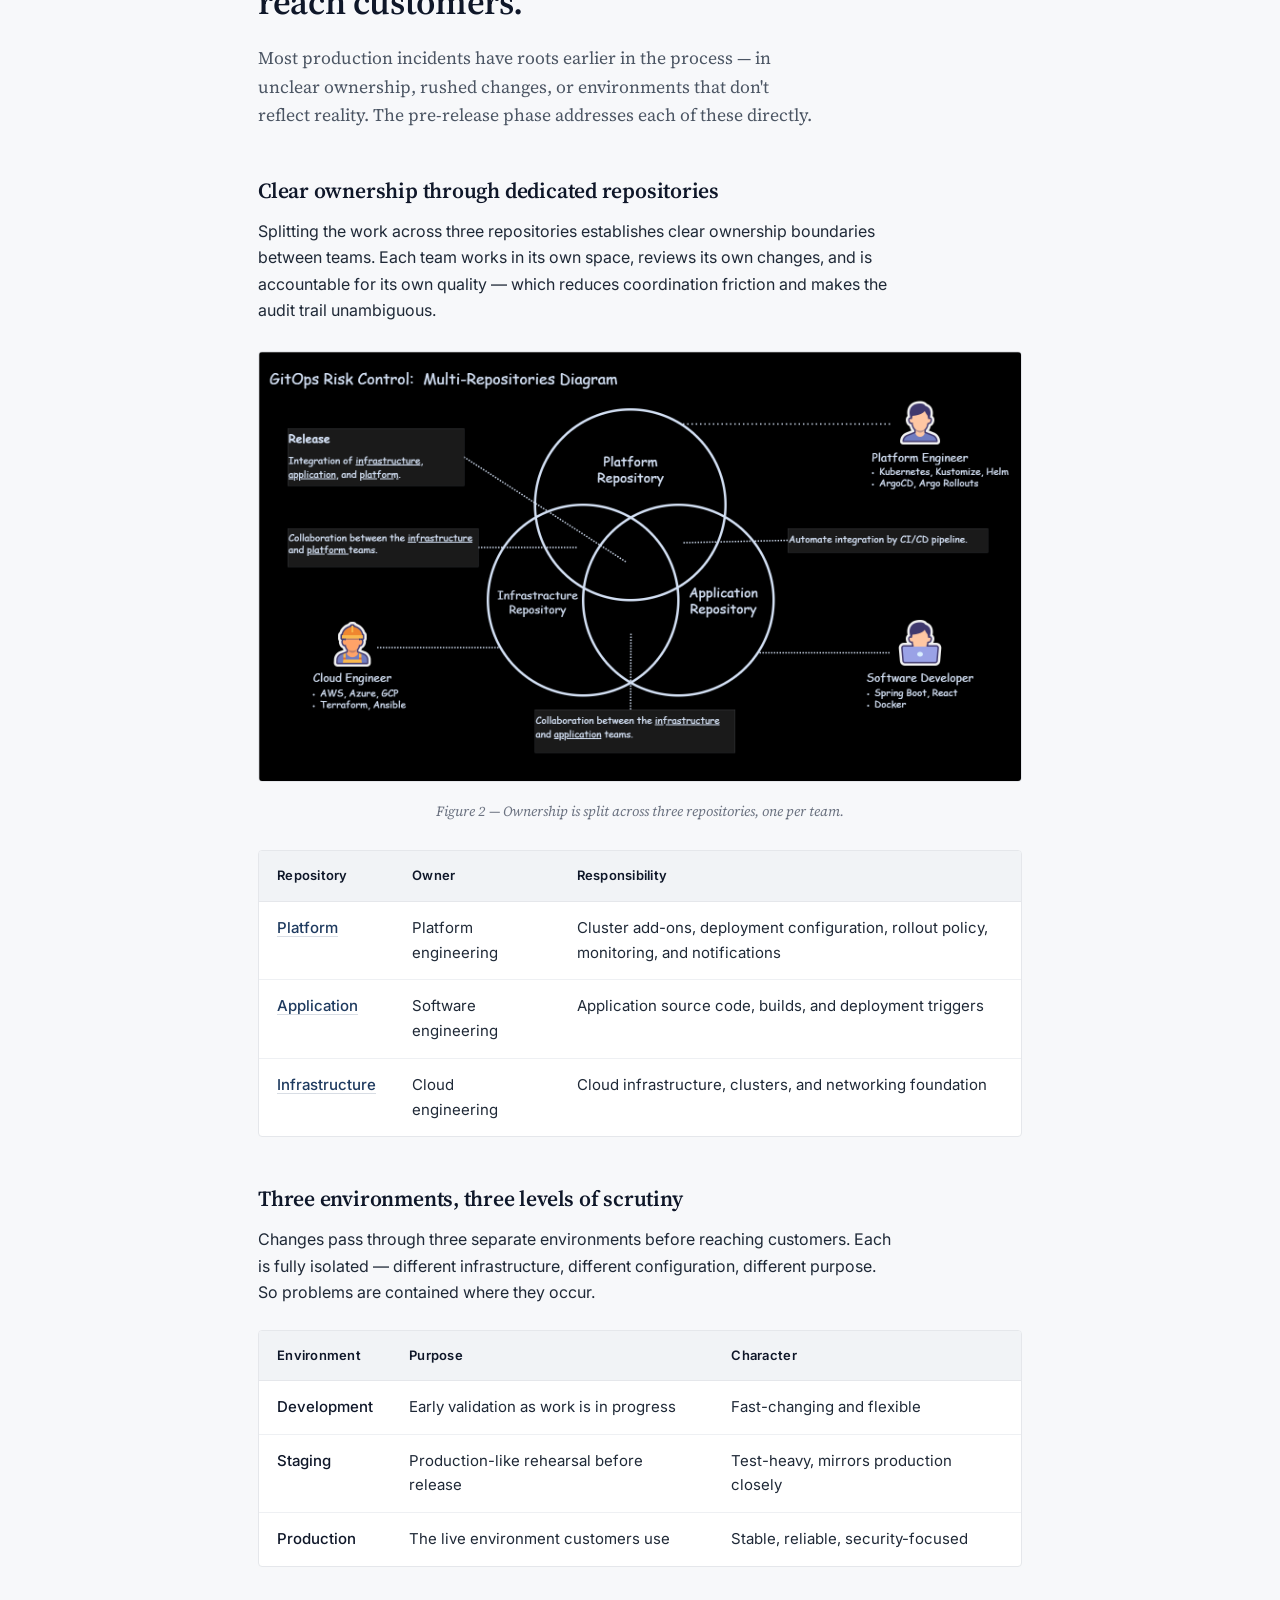
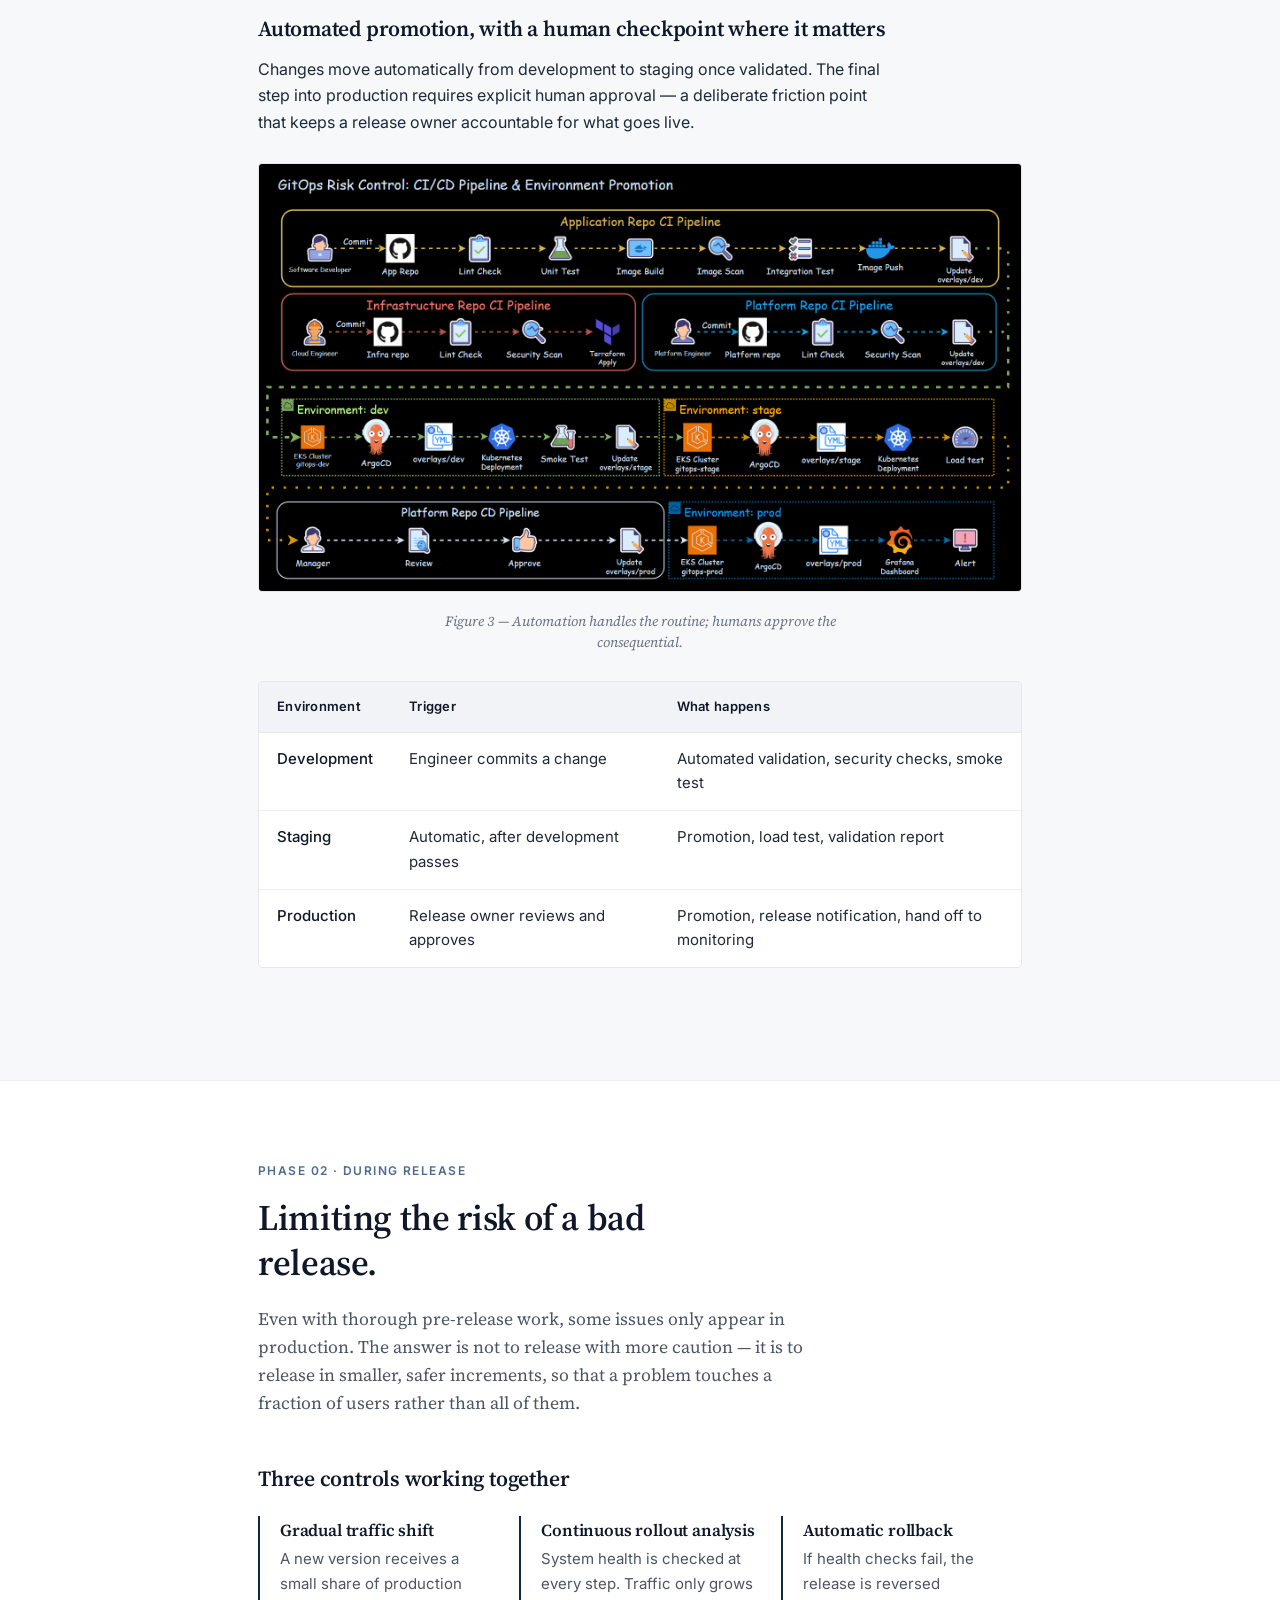
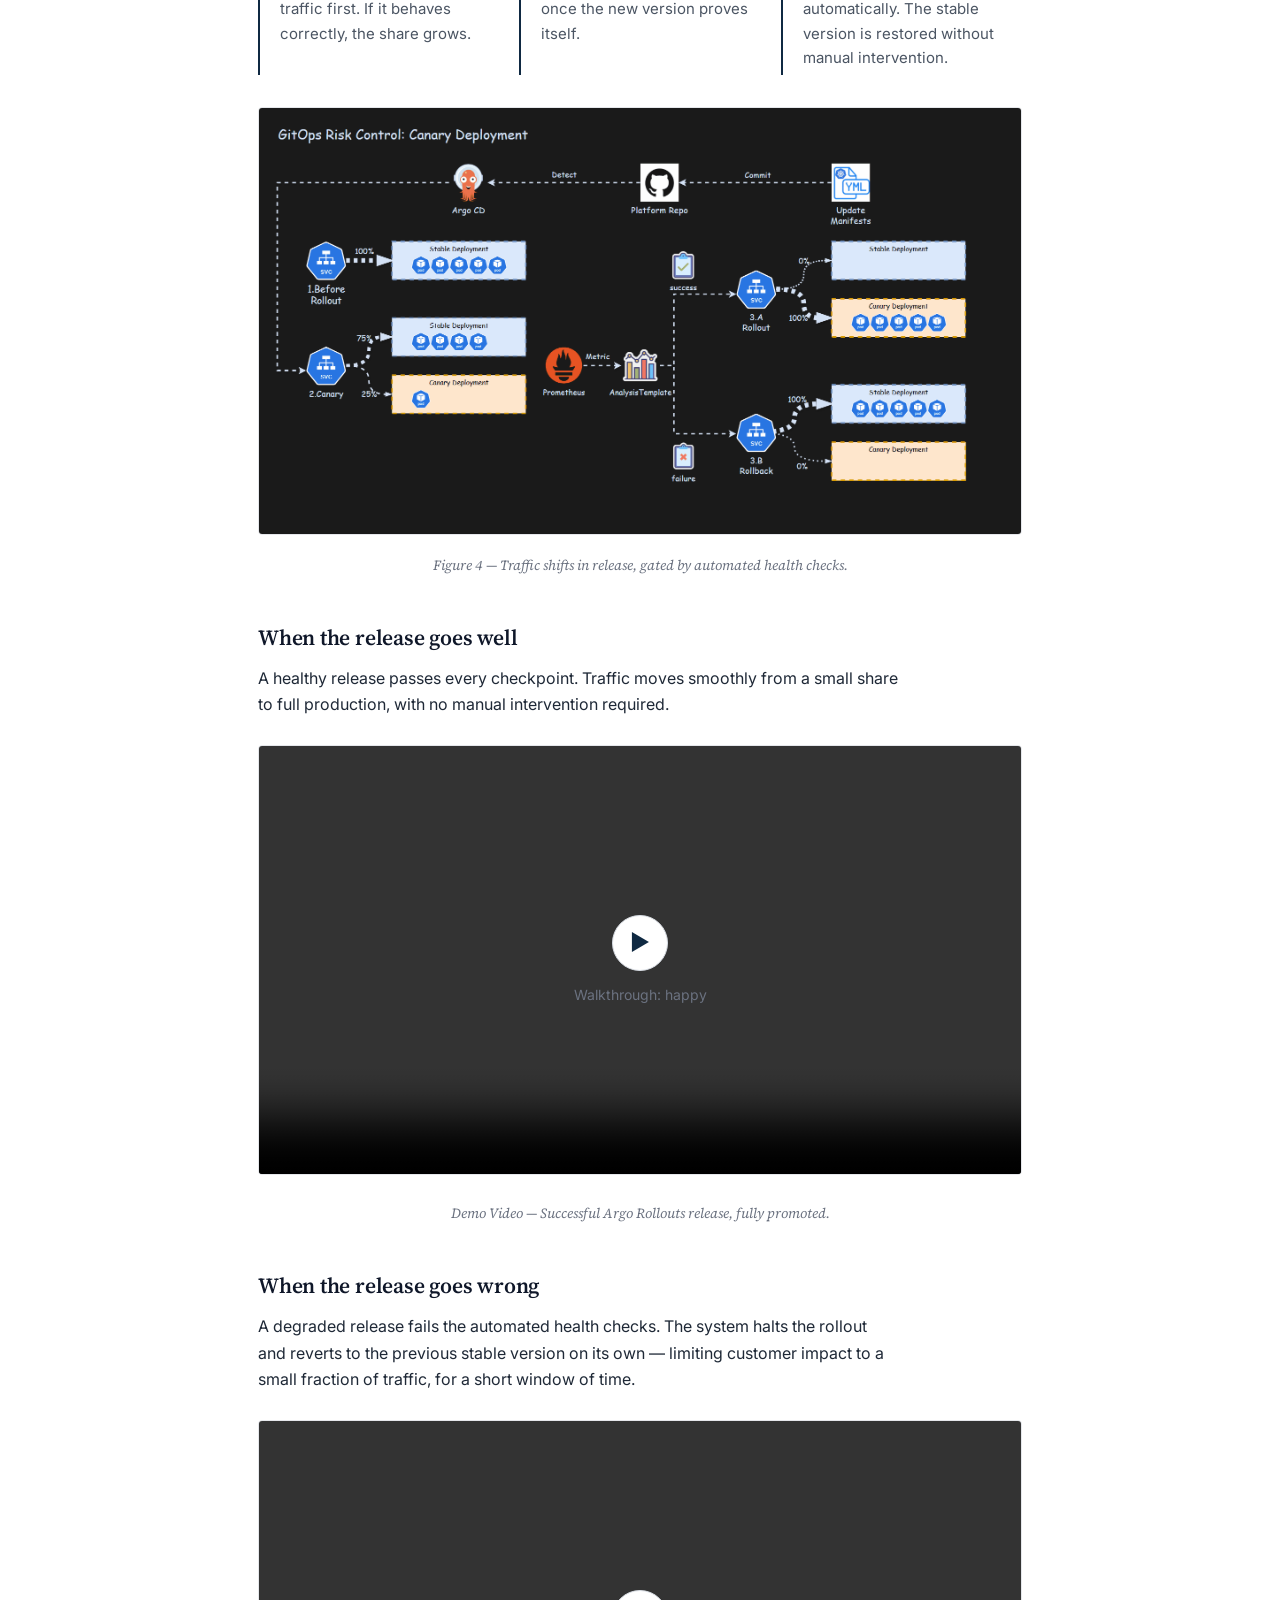
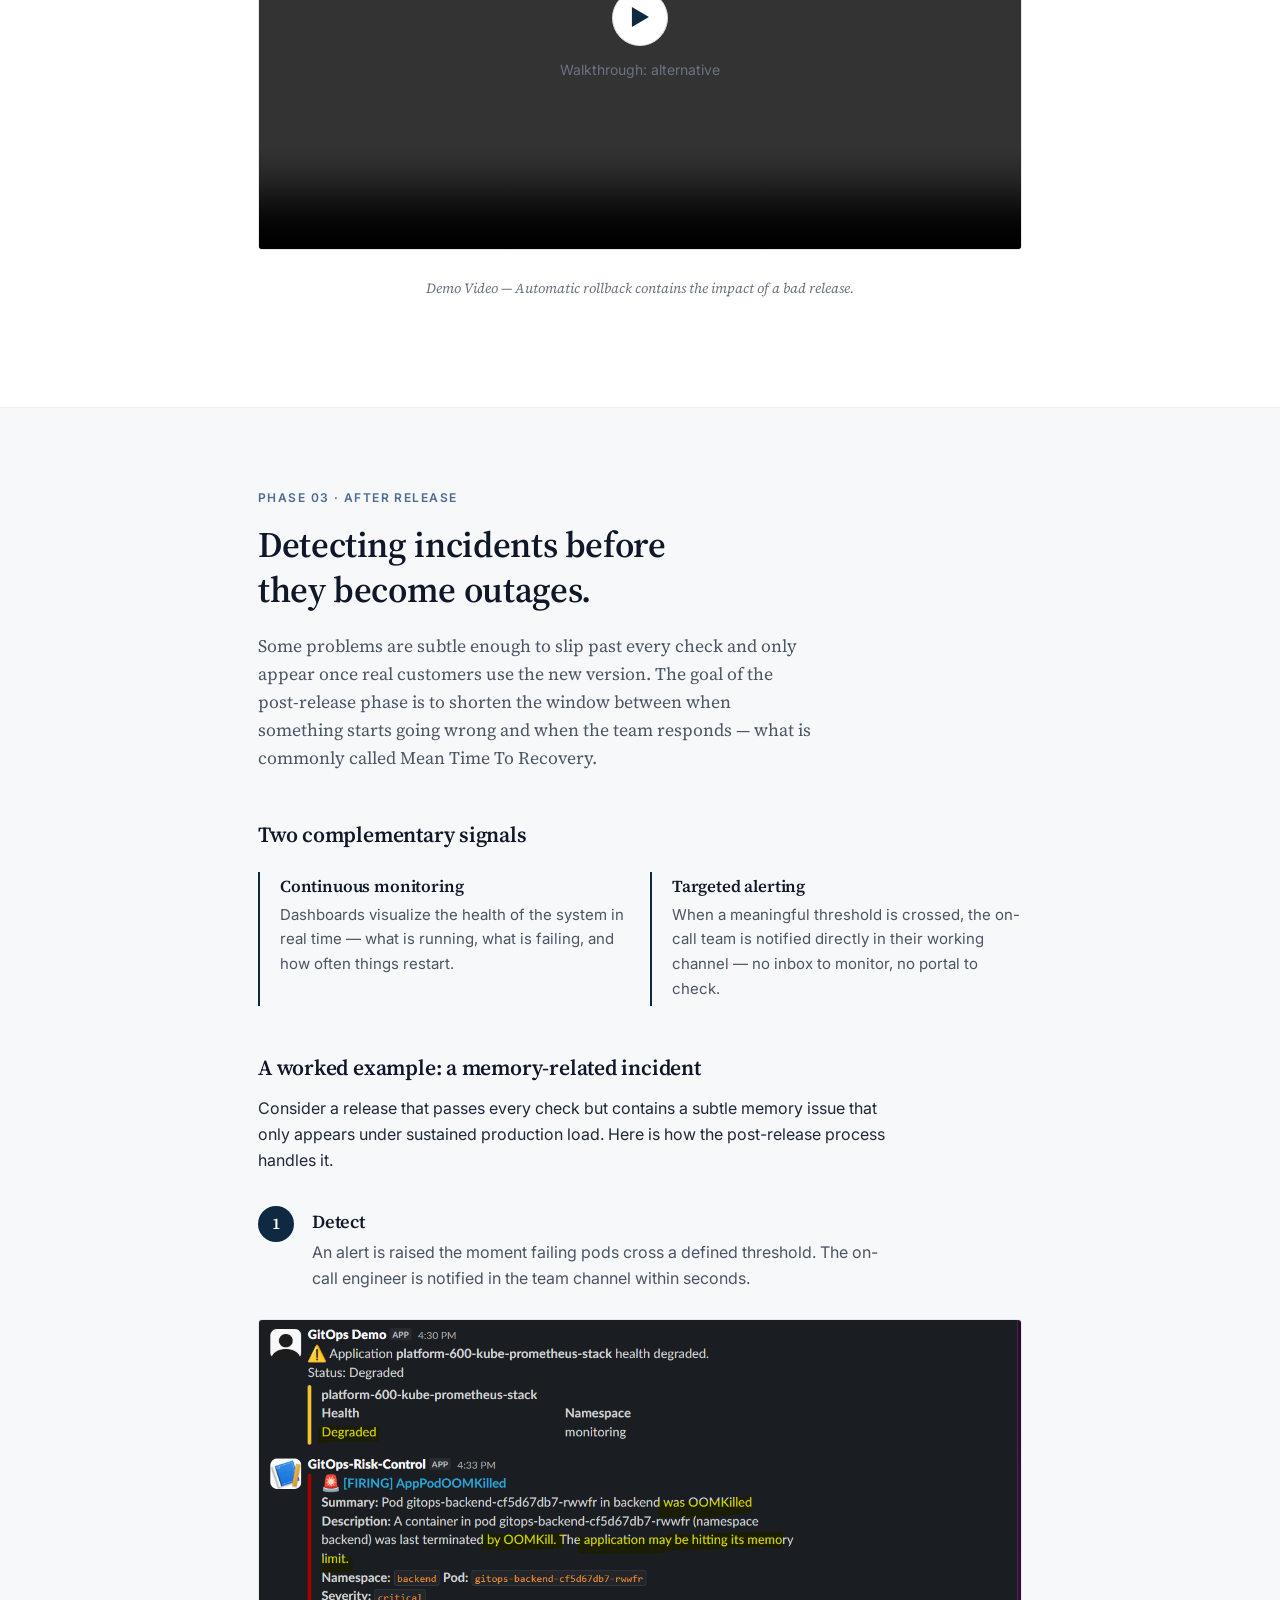
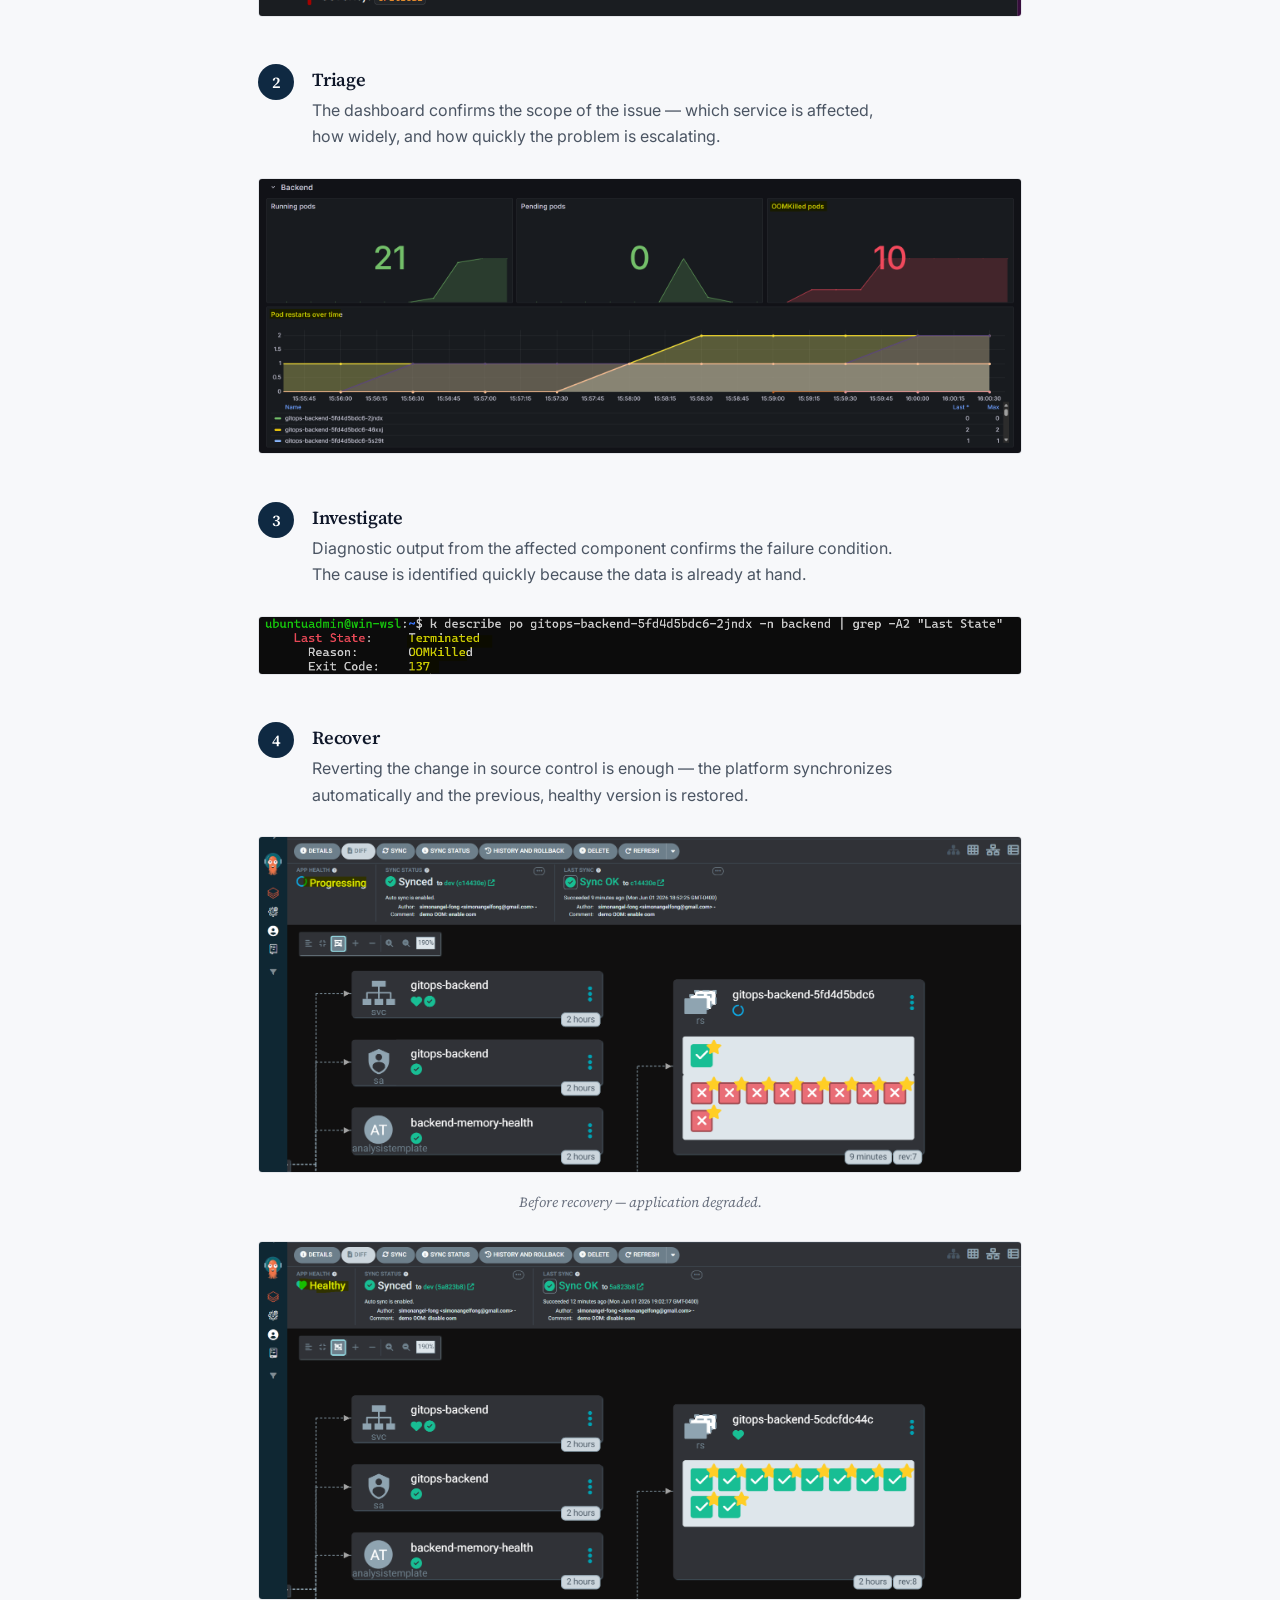
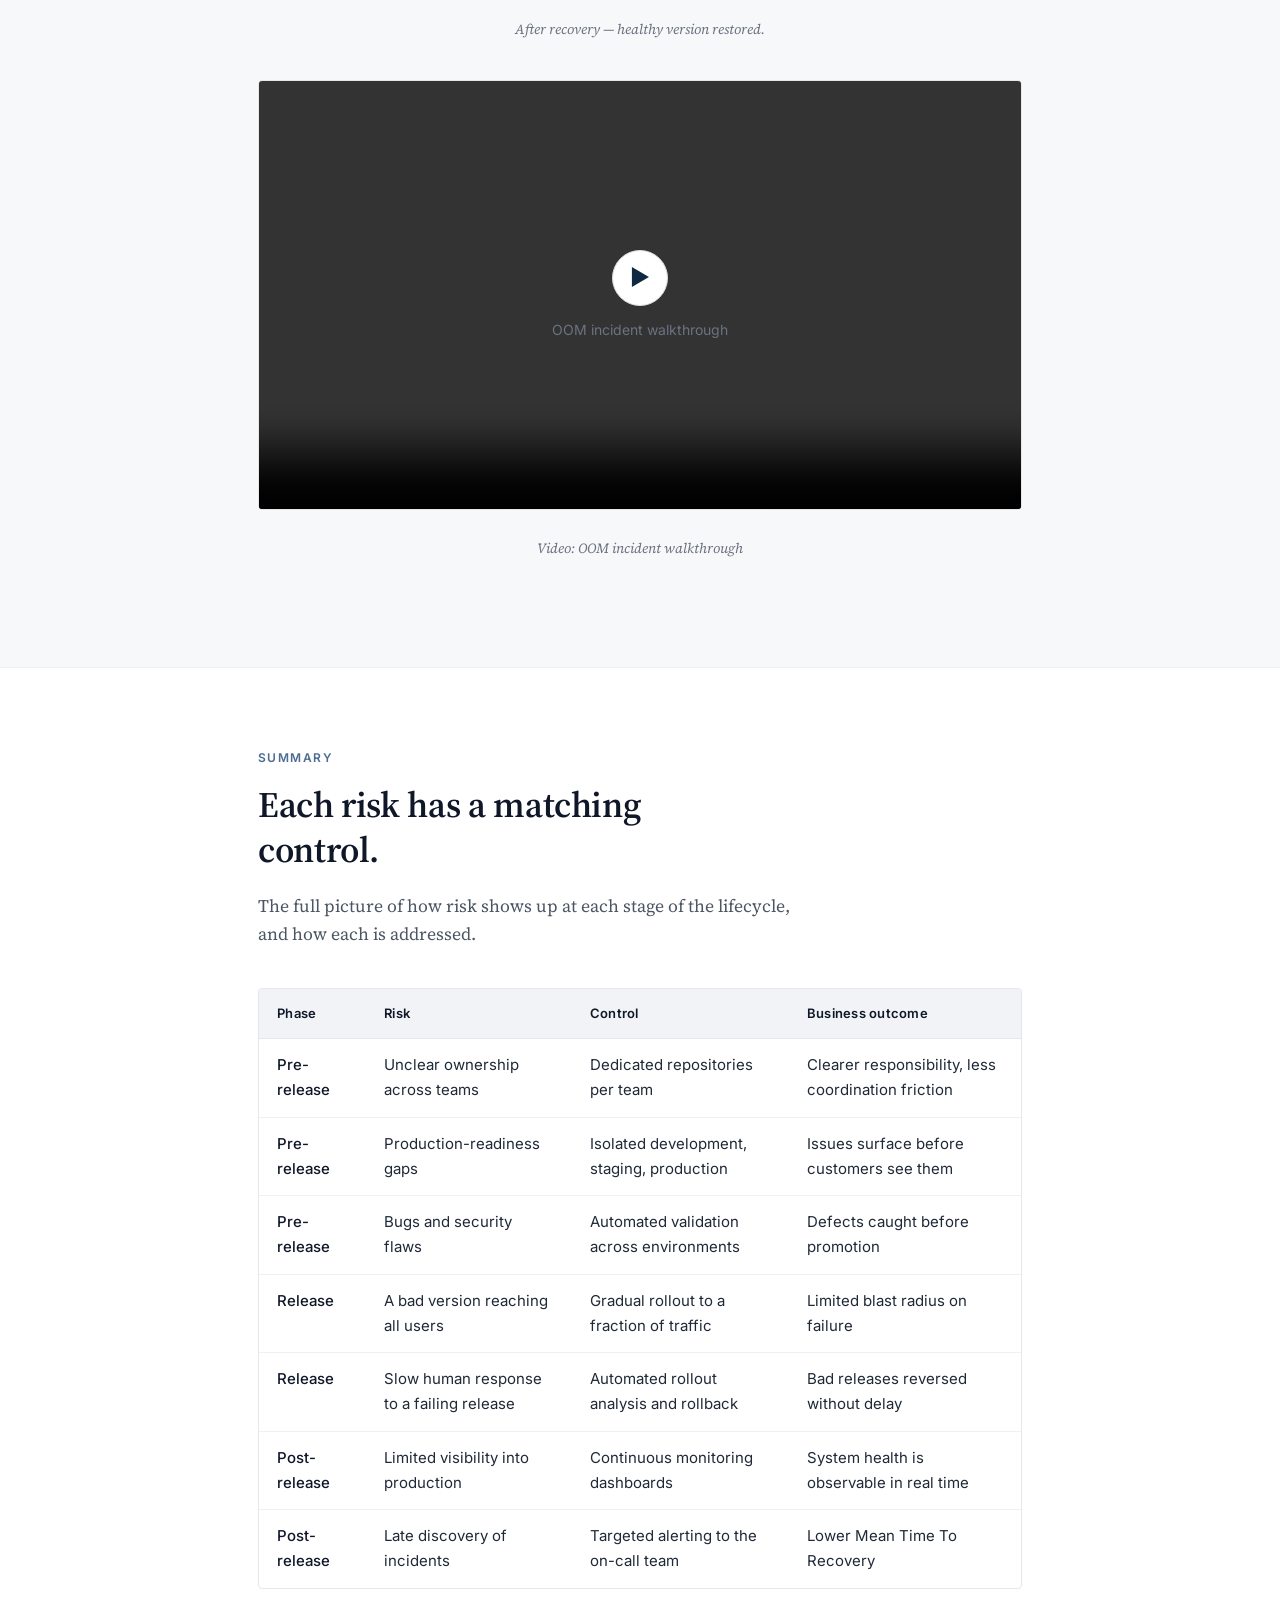
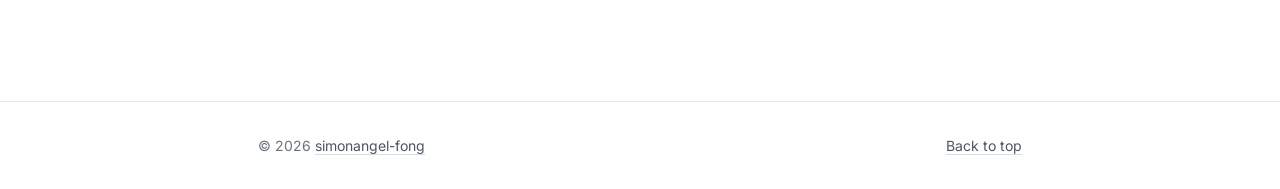
==== commit 0ba38595: "web: add video button" ====
--- a/web/html/index.html
+++ b/web/html/index.html
@@ -47,11 +47,11 @@
                     <b>validating changes early</b>, <b>releasing them gradually</b>, and <b>detecting issues fast</b>.
                 </p>
 
-                <!-- <div class="hero-buttons">
-                    <a href="#challenge" class="btn btn-primary">Project Video</a>
+                <div class="hero-buttons">
+                    <a href="#project-video" class="btn btn-primary">Project Video</a>
                     <a href="https://github.com/simonangel-fong/Project_GitOps_Risk_Control_Platform_Repo.git"
                         target="_blank" rel="noopener" class="btn">View source</a>
-                </div> -->
+                </div>
             </div>
         </header>
 
@@ -109,7 +109,7 @@
                 </div>
 
 
-                <div class="video-wrap">
+                <div id="project-video" class="video-wrap">
                     <video muted controls preload="metadata">
                         <source src="./video/project_video.mp4" type="video/mp4">
                     </video>
